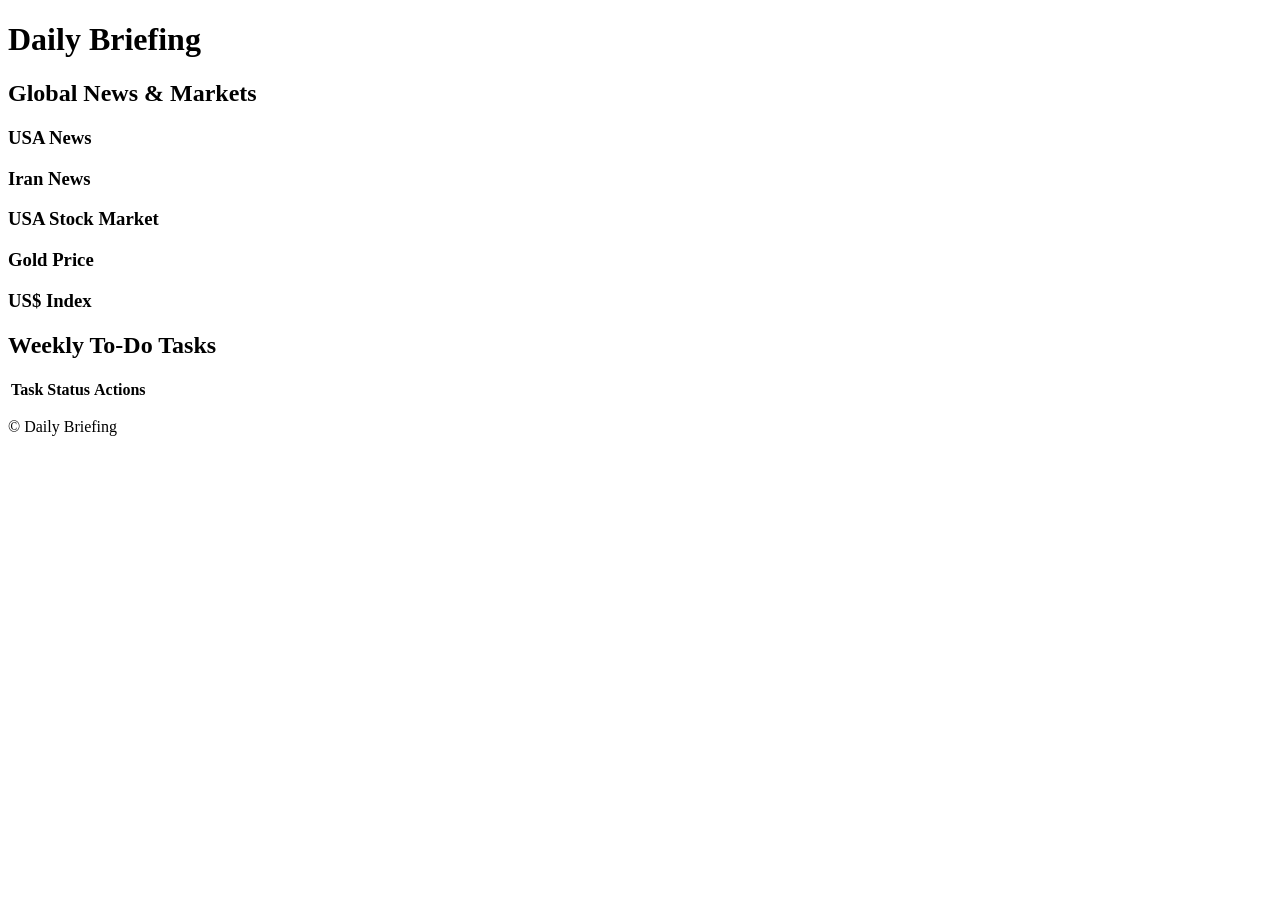
==== index.html @ dcf8f8fa "Add initial HTML structure for Daily Briefing" ====
<!DOCTYPE html>
<html lang="en">
<head>
    <meta charset="UTF-8">
    <meta name="viewport" content="width=device-width, initial-scale=1.0">
    <title>Daily Briefing</title>
    <link rel="stylesheet" href="style.css">
    <link href="https://fonts.googleapis.com/css2?family=Roboto:wght@300;400;700&display=swap" rel="stylesheet">
</head>
<body>
    <header>
        <h1>Daily Briefing</h1>
    </header>
    <main>
        <section id="news-section">
            <h2>Global News & Markets</h2>
            <div class="news-container">
                <div class="news-category">
                    <h3>USA News</h3>
                    <ul id="usa-news"></ul>
                </div>
                <div class="news-category">
                    <h3>Iran News</h3>
                    <ul id="iran-news"></ul>
                </div>
                <div class="news-category">
                    <h3>USA Stock Market</h3>
                    <p id="usa-stock-market"></p>
                </div>
                <div class="news-category">
                    <h3>Gold Price</h3>
                    <p id="gold-price"></p>
                </div>
                <div class="news-category">
                    <h3>US$ Index</h3>
                    <p id="usd-index"></p>
                </div>
            </div>
        </section>

        <section id="todo-section">
            <h2>Weekly To-Do Tasks</h2>
            <table id="todo-table">
                <thead>
                    <tr>
                        <th>Task</th>
                        <th>Status</th>
                        <th>Actions</th>
                    </tr>
                </thead>
                <tbody>
                    <!-- To-do tasks will be loaded here by JavaScript -->
                </tbody>
            </table>
        </section>
    </main>
    <footer>
        <p>&copy; <span id="current-year"></span> Daily Briefing</p>
    </footer>
    <script src="script.js"></script>
</body>
</html>
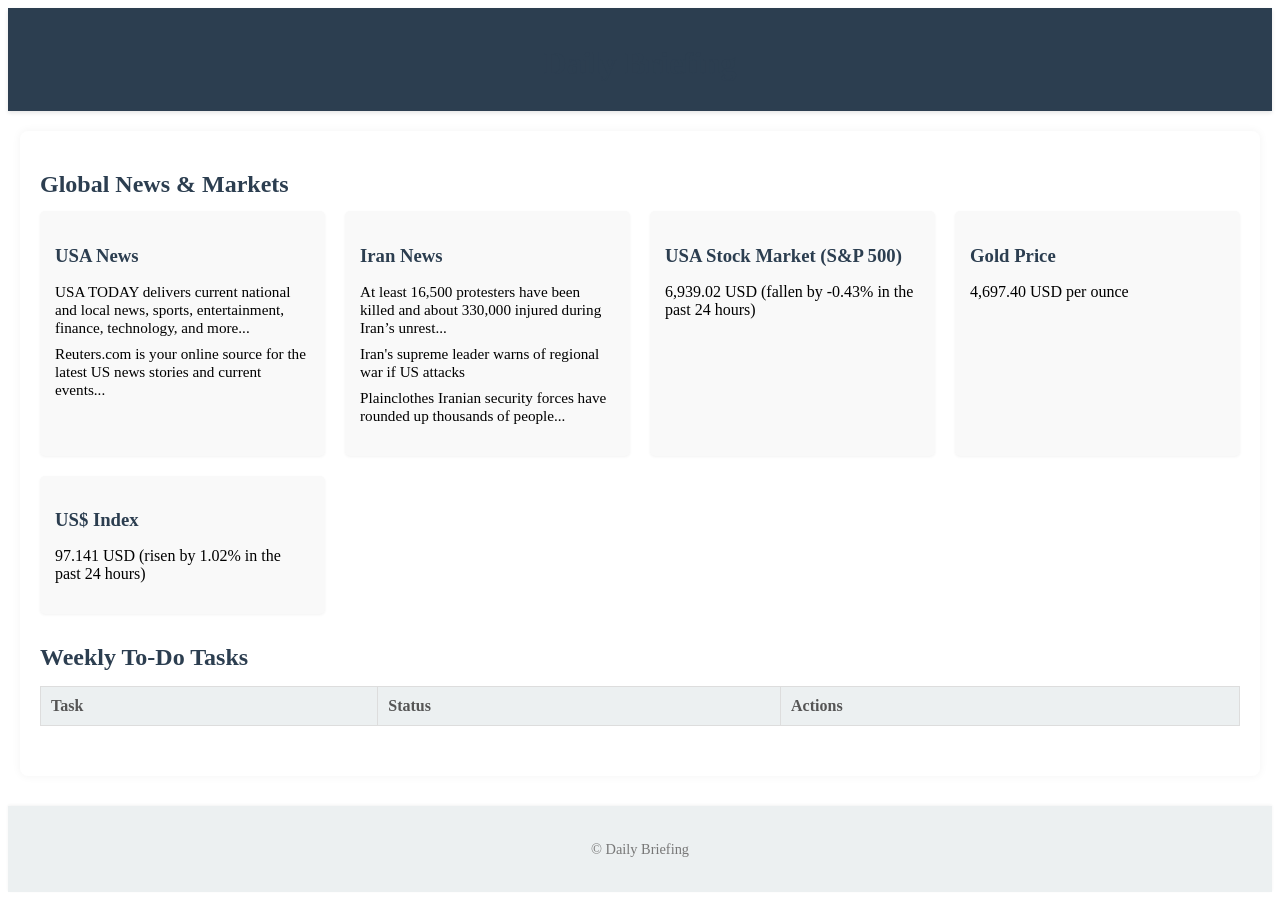
==== commit 125c32e0: "Add news items and update market prices in index.html" ====
--- a/index.html
+++ b/index.html
@@ -17,23 +17,30 @@
             <div class="news-container">
                 <div class="news-category">
                     <h3>USA News</h3>
-                    <ul id="usa-news"></ul>
+                    <ul id="usa-news">
+                        <li>USA TODAY delivers current national and local news, sports, entertainment, finance, technology, and more...</li>
+                        <li>Reuters.com is your online source for the latest US news stories and current events...</li>
+                    </ul>
                 </div>
                 <div class="news-category">
                     <h3>Iran News</h3>
-                    <ul id="iran-news"></ul>
+                    <ul id="iran-news">
+                        <li>At least 16,500 protesters have been killed and about 330,000 injured during Iran’s unrest...</li>
+                        <li>Iran's supreme leader warns of regional war if US attacks</li>
+                        <li>Plainclothes Iranian security forces have rounded up thousands of people...</li>
+                    </ul>
                 </div>
                 <div class="news-category">
-                    <h3>USA Stock Market</h3>
-                    <p id="usa-stock-market"></p>
+                    <h3>USA Stock Market (S&P 500)</h3>
+                    <p id="usa-stock-market">6,939.02 USD (fallen by -0.43% in the past 24 hours)</p>
                 </div>
                 <div class="news-category">
                     <h3>Gold Price</h3>
-                    <p id="gold-price"></p>
+                    <p id="gold-price">4,697.40 USD per ounce</p>
                 </div>
                 <div class="news-category">
                     <h3>US$ Index</h3>
-                    <p id="usd-index"></p>
+                    <p id="usd-index">97.141 USD (risen by 1.02% in the past 24 hours)</p>
                 </div>
             </div>
         </section>
--- a/style.css
+++ b/style.css
@@ -0,0 +1,159 @@
+style.css:
+
+body {
+    font-family: 'Roboto', sans-serif;
+    margin: 0;
+    padding: 0;
+    background-color: #f4f7f6; /* Light gray background */
+    color: #333;
+    line-height: 1.6;
+}
+
+header {
+    background-color: #2c3e50; /* Darker header */
+    color: #fff;
+    padding: 1rem 0;
+    text-align: center;
+    box-shadow: 0 2px 4px rgba(0, 0, 0, 0.1);
+}
+
+h1, h2, h3 {
+    color: #2c3e50;
+    margin-bottom: 0.8rem;
+}
+
+main {
+    padding: 20px;
+    max-width: 1200px;
+    margin: 20px auto;
+    background-color: #fff;
+    border-radius: 8px;
+    box-shadow: 0 0 10px rgba(0, 0, 0, 0.05);
+}
+
+section {
+    margin-bottom: 30px;
+}
+
+/* News Section */
+.news-container {
+    display: grid;
+    grid-template-columns: repeat(auto-fit, minmax(280px, 1fr));
+    gap: 20px;
+}
+
+.news-category {
+    background-color: #f9f9f9;
+    padding: 15px;
+    border-radius: 5px;
+    box-shadow: 0 1px 3px rgba(0, 0, 0, 0.05);
+}
+
+.news-category ul {
+    list-style: none;
+    padding: 0;
+}
+
+.news-category li {
+    margin-bottom: 8px;
+    font-size: 0.95em;
+}
+
+.news-category li a {
+    text-decoration: none;
+    color: #3498db; /* Blue for links */
+}
+
+.news-category li a:hover {
+    text-decoration: underline;
+}
+
+/* Todo Section */
+#todo-table {
+    width: 100%;
+    border-collapse: collapse;
+    margin-top: 15px;
+}
+
+#todo-table th, #todo-table td {
+    border: 1px solid #ddd;
+    padding: 10px;
+    text-align: left;
+}
+
+#todo-table th {background-color: #ecf0f1; /* Light header for table */
+    color: #555;
+}
+
+#todo-table tbody tr:nth-child(even) {
+    background-color: #f6f6f6;
+}
+
+#todo-table tbody tr:hover {
+    background-color: #e9f5ff; /* Hover effect */
+}
+
+.todo-status.done {
+    color: #27ae60; /* Green for done */
+    font-weight: bold;
+}
+
+.todo-status.in-progress {
+    color: #f39c12; /* Orange for in progress */
+    font-weight: bold;
+}
+
+.todo-actions button {
+    background-color: #3498db;
+    color: white;
+    border: none;
+    padding: 6px 10px;
+    border-radius: 4px;
+    cursor: pointer;
+    font-size: 0.85em;
+    margin-right: 5px;
+}
+
+.todo-actions button:hover {
+    background-color: #2980b9;
+}
+
+.todo-actions button.delete {
+    background-color: #e74c3c;
+}
+
+.todo-actions button.delete:hover {
+    background-color: #c0392b;
+}
+
+footer {
+    text-align: center;
+    padding: 20px;
+    color: #777;
+    font-size: 0.9em;
+    margin-top: 30px;
+    background-color: #ecf0f1;
+    box-shadow: 0 -1px 3px rgba(0, 0, 0, 0.05);
+}
+
+/* Mobile Responsiveness */
+@media (max-width: 768px) {
+    main {
+        margin: 10px;
+        padding: 15px;
+    }
+
+    .news-container {
+        grid-template-columns: 1fr; /* Stack news categories on small screens */
+    }
+
+    #todo-table th, #todo-table td {
+        padding: 8px;
+        font-size: 0.9em;
+    }
+
+    .todo-actions button {
+        padding: 4px 8px;
+        font-size: 0.8em;
+    }
+}
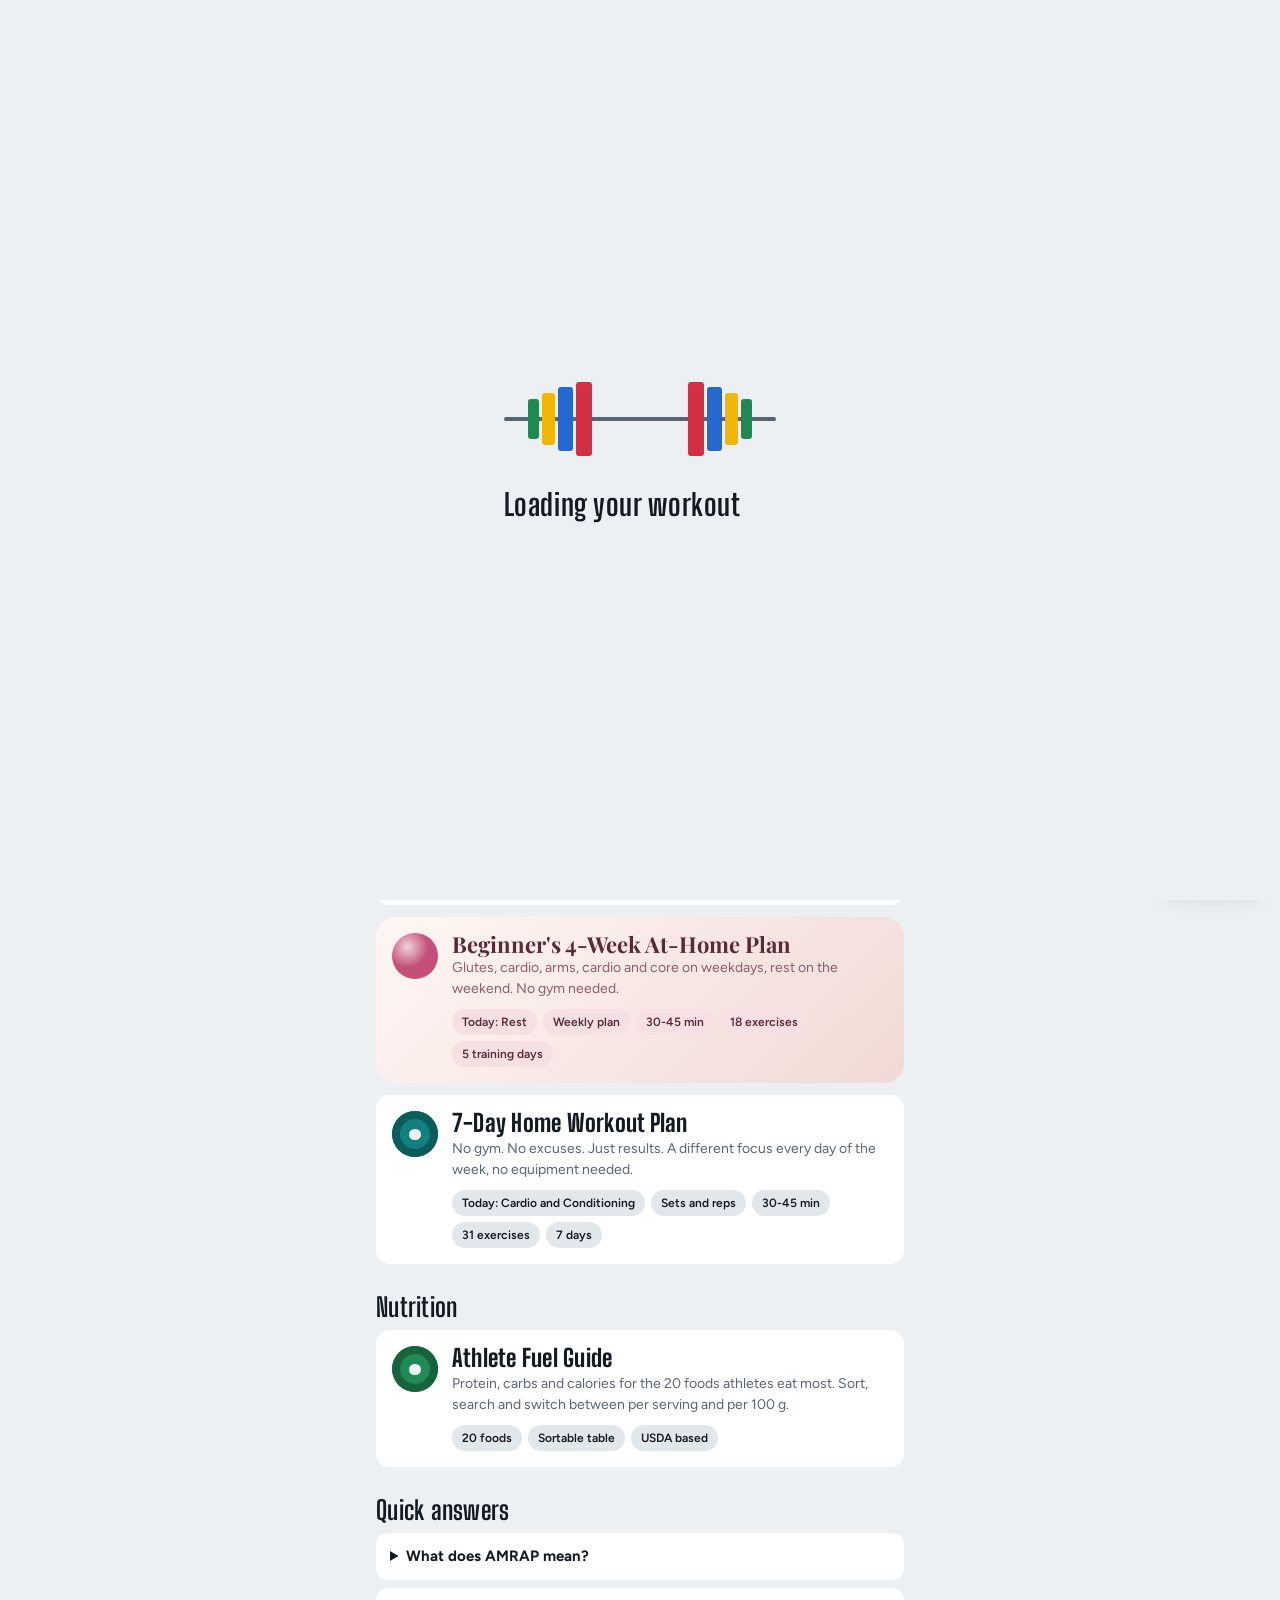
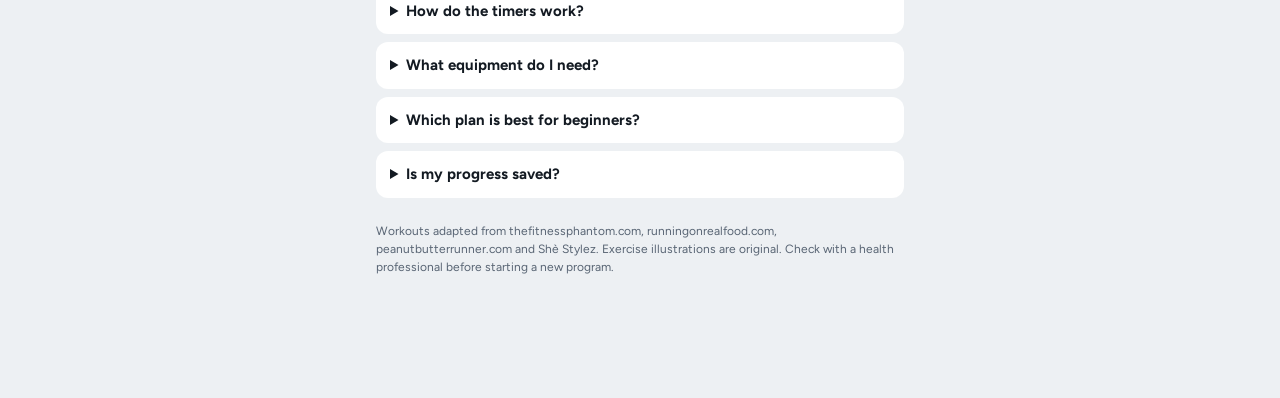
==== commit 5030f508: "FARA GYM installable workout app Co-Authored-By: Claude Opus 5.5 <noreply@anthropic.com> Claude-Sess" ====
--- a/index.html
+++ b/index.html
@@ -1,69 +1,1532 @@
-<!DOCTYPE html>
+<!doctype html>
 <html lang="en">
 <head>
-    <meta charset="UTF-8">
-    <meta name="viewport" content="width=device-width, initial-scale=1.0">
-    <title>Daily Briefing</title>
-    <link rel="stylesheet" href="style.css">
-    <link href="https://fonts.googleapis.com/css2?family=Roboto:wght@300;400;700&display=swap" rel="stylesheet">
+<meta charset="utf-8">
+<meta name="viewport" content="width=device-width, initial-scale=1, viewport-fit=cover, interactive-widget=resizes-content">
+<title>FARA GYM Workout Planner</title>
+<meta name="description" content="FARA GYM: 5 workout plans with demos, set trackers and timers, an athlete food guide, and an offline Ask AI coach for workout questions.">
+<meta name="keywords" content="workout planner, AMRAP workout, 30 minute workout, full body strength workout, 4-3-2-1 workout, beginner at home workout for women, 4 week workout plan, 7 day home workout plan, no equipment workout, workout questions, ask AI fitness coach, glute workout at home, circuit training timer, exercise instructions">
+<meta property="og:title" content="FARA GYM Workout Planner">
+<meta property="og:description" content="Three ready to run workouts with animated exercise demos, step by step instructions, completion checklists, AMRAP and interval timers.">
+<meta property="og:type" content="website">
+<link rel="canonical" href="https://claude.ai/artifact/BkssPCc3xyeSsDLN9erPdW">
+<meta name="application-name" content="FARA GYM">
+<meta name="apple-mobile-web-app-title" content="FARA GYM">
+<meta name="apple-mobile-web-app-capable" content="yes">
+<meta name="mobile-web-app-capable" content="yes">
+<meta name="theme-color" content="#0E1828">
+<link rel="apple-touch-icon" sizes="180x180" href="icons/apple-touch-icon.png">
+<link rel="icon" type="image/png" sizes="64x64" href="icons/favicon-64.png">
+<link rel="icon" type="image/svg+xml" href="icons/icon.svg">
+<link rel="manifest" href="manifest.webmanifest">
+<script type="application/ld+json">
+{
+  "@context": "https://schema.org",
+  "@graph": [
+    {
+      "@type": "WebApplication",
+      "name": "FARA GYM Workout Planner",
+      "applicationCategory": "HealthApplication",
+      "operatingSystem": "Any web browser",
+      "offers": { "@type": "Offer", "price": "0", "priceCurrency": "CAD" },
+      "description": "Workout planner with preset AMRAP, circuit and 4-3-2-1 routines, animated exercise demos, instructions, completion checkboxes and workout timers.",
+      "featureList": ["AMRAP countdown timer with round counter", "Guided interval timer with audio cues", "Animated exercise demonstrations", "Step by step exercise instructions", "Completion checklist per exercise", "Rest timers"]
+    },
+    {
+      "@type": "ExercisePlan",
+      "name": "AMRAP 30 Muscle Building",
+      "exerciseType": "Strength training, AMRAP",
+      "activityDuration": "PT30M",
+      "activityFrequency": "4 days per week: Monday, Tuesday, Thursday, Saturday",
+      "restPeriods": "60 to 90 seconds between rounds"
+    },
+    {
+      "@type": "ExercisePlan",
+      "name": "30 Minute Full Body Strength",
+      "exerciseType": "Circuit training",
+      "activityDuration": "PT30M",
+      "repetitions": "3 circuits, 2 rounds each, 60 seconds per exercise",
+      "restPeriods": "60 seconds after each round"
+    },
+    {
+      "@type": "ExercisePlan",
+      "name": "4-3-2-1 Workout",
+      "exerciseType": "Circuit training",
+      "activityDuration": "PT23M",
+      "repetitions": "2 or 3 rounds of 10 minutes",
+      "restPeriods": "1 to 2 minutes between rounds"
+    },
+    {
+      "@type": "ExercisePlan",
+      "name": "Beginner's 4-Week At-Home Plan",
+      "exerciseType": "Bodyweight strength and cardio",
+      "activityDuration": "PT45M",
+      "activityFrequency": "5 days per week: glutes, cardio, arms, cardio, core, then 2 rest days",
+      "repetitions": "3 rounds on strength days, add a 4th when it gets easy",
+      "audience": { "@type": "PeopleAudience", "audienceType": "Beginners training at home" }
+    },
+    {
+      "@type": "ExercisePlan",
+      "name": "7-Day Home Workout Plan",
+      "exerciseType": "Bodyweight strength, core, cardio and active recovery",
+      "activityDuration": "PT45M",
+      "activityFrequency": "7 days: upper body, lower body, core, full body circuit, glutes and legs, cardio, active recovery",
+      "repetitions": "3 to 4 sets of 10 to 20 reps or 30 to 45 second holds"
+    },
+    {
+      "@type": "FAQPage",
+      "mainEntity": [
+        { "@type": "Question", "name": "What does AMRAP mean?", "acceptedAnswer": { "@type": "Answer", "text": "AMRAP stands for as many rounds as possible. You repeat the exercise list for a fixed time, here 30 minutes, and count how many full rounds you complete." } },
+        { "@type": "Question", "name": "How long are these workouts?", "acceptedAnswer": { "@type": "Answer", "text": "The AMRAP and full body workouts take 30 minutes. The 4-3-2-1 workout takes about 23 minutes for 2 rounds or 35 minutes for 3 rounds, including rest." } },
+        { "@type": "Question", "name": "What equipment do I need?", "acceptedAnswer": { "@type": "Answer", "text": "Dumbbells cover most exercises. The AMRAP plan also uses a pull-up bar, dip bars and a cable or resistance band. A kettlebell is used once, and a dumbbell can replace it." } },
+        { "@type": "Question", "name": "Which plan is best for beginners?", "acceptedAnswer": { "@type": "Answer", "text": "The Beginner's 4-Week At-Home plan. It uses bodyweight moves, a chair and a wall, with 30 to 45 minute sessions five days a week and two rest days." } },
+        { "@type": "Question", "name": "Is my progress saved?", "acceptedAnswer": { "@type": "Answer", "text": "No. Checkboxes, rounds and timers reset when you close or reload the page, so every visit starts fresh." } }
+      ]
+    }
+  ]
+}
+</script>
+<style>
+/* Layout: a single phone-width training column. Home lists the plates (workouts); a workout opens into day/circuit tabs with exercise cards; the guided player takes over the screen. */
+:root{
+  --bg:#EDF0F3; --surface:#FFFFFF; --surface-2:#E2E7EC; --ink:#131A22; --muted:#596574; --line:#CBD3DC; --fig-far:#97A3B0;
+  --accent:#F2B705; --accent-ink:#1B1500; --accent-text:#7E5D00;
+  --red:#D33143; --blue:#2369D0; --green:#1F8A54; --ok:#1F8A54; --rose:#C4507A; --teal:#11807E;
+  --display:"Big Shoulders Display","Arial Narrow",Impact,sans-serif;
+  --body:"Figtree",system-ui,-apple-system,"Segoe UI",Roboto,sans-serif;
+  --r:14px;
+}
+@media (prefers-color-scheme: dark){:root:not([data-theme="light"]){
+  --bg:#0E1217; --surface:#161C23; --surface-2:#1F2731; --ink:#EDF1F5; --muted:#93A0AD; --line:#2A3440; --fig-far:#566372;
+  --accent:#F5C518; --accent-ink:#1B1500; --accent-text:#F5C518;
+  --red:#F0566A; --blue:#5B9BF5; --green:#43C182; --ok:#43C182; --rose:#E07A9E; --teal:#33BDB8; color-scheme:dark;
+}}
+:root[data-theme="dark"]{
+  --bg:#0E1217; --surface:#161C23; --surface-2:#1F2731; --ink:#EDF1F5; --muted:#93A0AD; --line:#2A3440; --fig-far:#566372;
+  --accent:#F5C518; --accent-ink:#1B1500; --accent-text:#F5C518;
+  --red:#F0566A; --blue:#5B9BF5; --green:#43C182; --ok:#43C182; --rose:#E07A9E; --teal:#33BDB8; color-scheme:dark;
+}
+*{box-sizing:border-box}
+[hidden]{display:none!important}
+body{background:var(--bg);color:var(--ink);font-family:var(--body);font-size:15px;line-height:1.5;-webkit-font-smoothing:antialiased}
+button{font:inherit;color:inherit;cursor:pointer}
+button:focus-visible,summary:focus-visible,input:focus-visible+span,a:focus-visible{outline:3px solid var(--accent);outline-offset:2px}
+.app{max-width:560px;margin:0 auto;padding-inline:16px;padding-block:12px 110px}
+h1,h2,h3{font-family:var(--display);line-height:1.02;margin:0;text-wrap:balance;letter-spacing:.01em}
+.num{font-variant-numeric:tabular-nums}
+.eyebrow{font-size:12px;font-weight:700;letter-spacing:.12em;text-transform:uppercase;color:var(--muted);margin:0}
+
+/* Loader */
+#loader{position:fixed;inset:0;z-index:50;background:var(--bg);display:grid;place-items:center;transition:opacity .35s}
+#loader.out{opacity:0;pointer-events:none}
+.ld{display:grid;justify-items:center;gap:18px;padding:16px}
+.ld svg{width:min(280px,80vw);height:auto}
+.ld p{font-family:var(--display);font-size:30px;font-weight:700;margin:0;letter-spacing:.02em}
+.ld .bar{stroke:var(--muted);stroke-width:4;stroke-linecap:round}
+.ld rect{transform-box:fill-box;transform-origin:center}
+.pl1{fill:var(--red)}.pl2{fill:var(--blue)}.pl3{fill:var(--accent)}.pl4{fill:var(--green)}
+@keyframes slideL{from{transform:translateX(-90px);opacity:0}to{transform:none;opacity:1}}
+@keyframes slideR{from{transform:translateX(90px);opacity:0}to{transform:none;opacity:1}}
+.ld .L{animation:slideL .5s cubic-bezier(.2,.8,.2,1) both}.ld .R{animation:slideR .5s cubic-bezier(.2,.8,.2,1) both}
+.ld .d1{animation-delay:.15s}.ld .d2{animation-delay:.75s}.ld .d3{animation-delay:1.35s}.ld .d4{animation-delay:1.95s}
+.ld .dots::after{content:"";display:inline-block;width:1.2em;text-align:left;animation:dots 1.2s steps(4) infinite}
+@keyframes dots{0%{content:""}25%{content:"."}50%{content:".."}75%{content:"..."}}
+
+/* Home */
+.top{display:flex;align-items:center;justify-content:space-between;gap:12px;padding-block:6px 14px}
+.brand{display:flex;align-items:center;gap:10px}
+.brand b{font-family:var(--display);font-size:26px;font-weight:800;letter-spacing:.03em}
+.disc{width:28px;height:28px;border-radius:50%;background:var(--plate,var(--accent));box-shadow:inset 0 0 0 5px color-mix(in srgb,var(--plate,var(--accent)) 70%,#000 30%);position:relative;flex:none}
+.disc::after{content:"";position:absolute;inset:38%;border-radius:50%;background:var(--bg)}
+.date{color:var(--muted);font-weight:600;font-size:13px}
+.today{background:var(--ink);color:var(--bg);border-radius:20px;padding:20px;display:grid;gap:12px;margin-bottom:14px;position:relative;overflow:hidden}
+.today .eyebrow{color:color-mix(in srgb,var(--bg) 65%,var(--ink))}
+.today h2{font-size:38px;font-weight:800}
+.today p{margin:0;opacity:.85}
+.today .go{justify-self:start}
+.today .ring-bg{position:absolute;right:-50px;top:-50px;width:170px;height:170px;border-radius:50%;border:22px solid var(--plate,var(--accent));opacity:.9}
+.today .ring-bg::after{content:"";position:absolute;inset:44px;border-radius:50%;border:3px solid var(--bg);opacity:.3}
+.btn{display:inline-flex;align-items:center;justify-content:center;gap:8px;border:0;border-radius:999px;padding:12px 20px;font-weight:700;font-size:15px;background:var(--accent);color:var(--accent-ink);min-height:46px}
+.btn.ghost{background:transparent;color:var(--ink);box-shadow:inset 0 0 0 1.5px var(--line)}
+.btn.small{padding:8px 14px;min-height:38px;font-size:14px}
+.week{display:grid;grid-template-columns:repeat(7,1fr);gap:6px;margin-bottom:26px}
+.wd{background:var(--surface);border-radius:12px;padding:8px 0 10px;display:grid;justify-items:center;gap:4px;font-size:12px;font-weight:600;color:var(--muted)}
+.wd b{font-family:var(--display);font-size:20px;color:var(--ink)}
+.wd i{width:8px;height:8px;border-radius:50%;background:transparent}
+.wd.on i{background:var(--red)}
+.wd.now{box-shadow:inset 0 0 0 2px var(--ink)}
+.sec-title{display:flex;align-items:baseline;justify-content:space-between;margin:0 0 10px}
+.sec-title h2{font-size:26px}
+.lib{display:grid;gap:12px;margin-bottom:30px}
+.wcard{display:grid;grid-template-columns:auto 1fr;gap:14px;align-items:start;background:var(--surface);border-radius:var(--r);padding:16px;border:0;text-align:left;width:100%}
+.wcard .disc{width:46px;height:46px;box-shadow:inset 0 0 0 8px color-mix(in srgb,var(--plate) 72%,#000 28%)}
+.wcard h3{font-size:24px;font-weight:800;margin-bottom:2px}
+.wcard p{margin:0;color:var(--muted);font-size:14px}
+.chips{display:flex;flex-wrap:wrap;gap:6px;margin-top:10px}
+.chip{font-size:12px;font-weight:600;padding:4px 10px;border-radius:999px;background:var(--surface-2);color:var(--ink)}
+.faq{display:grid;gap:8px;margin-bottom:24px}
+.faq details{background:var(--surface);border-radius:12px;padding:12px 14px}
+.faq summary{font-weight:700;cursor:pointer}
+.faq p{margin:8px 0 0;color:var(--muted);max-width:65ch}
+.credit{font-size:12px;color:var(--muted);max-width:65ch}
+
+/* Workout view */
+.bar-top{display:flex;align-items:center;gap:10px;padding-block:4px 12px;position:sticky;top:env(safe-area-inset-top,0px);background:var(--bg);z-index:5}
+.icon-btn{width:42px;height:42px;border-radius:50%;border:0;background:var(--surface);display:grid;place-items:center;flex:none}
+.icon-btn svg{width:20px;height:20px;stroke:currentColor;fill:none;stroke-width:2.2;stroke-linecap:round;stroke-linejoin:round}
+.bar-top .t{font-weight:700;font-size:15px;min-width:0;overflow:hidden;text-overflow:ellipsis;white-space:nowrap}
+.hero{display:grid;gap:10px;margin-bottom:16px}
+.hero-row{display:flex;gap:14px;align-items:center}
+.hero .disc{width:56px;height:56px;box-shadow:inset 0 0 0 10px color-mix(in srgb,var(--plate) 72%,#000 28%)}
+.hero h1{font-size:40px;font-weight:800}
+.hero p{margin:0;color:var(--muted);max-width:65ch}
+.opts{display:grid;gap:10px;background:var(--surface);border-radius:var(--r);padding:14px}
+.opt-row{display:flex;align-items:center;justify-content:space-between;gap:10px;flex-wrap:wrap}
+.opt-row span{font-weight:600;font-size:14px}
+.seg{display:inline-flex;background:var(--surface-2);border-radius:999px;padding:3px}
+.seg button{border:0;background:transparent;border-radius:999px;padding:6px 12px;font-weight:700;font-size:13px;color:var(--muted)}
+.seg button[aria-pressed="true"]{background:var(--ink);color:var(--bg)}
+.tabs{display:flex;gap:8px;overflow-x:auto;padding-bottom:4px;margin-bottom:14px;scrollbar-width:none}
+.tabs::-webkit-scrollbar{display:none}
+.tab{flex:none;border:0;border-radius:12px;padding:8px 14px;background:var(--surface);font-weight:700;display:grid;text-align:left;line-height:1.2}
+.tab small{font-weight:600;color:var(--muted);font-size:11px}
+.tab[aria-selected="true"]{background:var(--plate);color:#fff}
+.tab[aria-selected="true"] small{color:rgba(255,255,255,.85)}
+.sec-head{display:grid;gap:4px;margin-bottom:12px}
+.sec-head h2{font-size:30px;font-weight:800}
+.sec-head p{margin:0;color:var(--muted);font-size:14px}
+.progress{height:8px;border-radius:99px;background:var(--surface-2);overflow:hidden;margin-top:6px}
+.progress i{display:block;height:100%;background:var(--plate);border-radius:99px;transition:width .3s}
+.prog-label{font-size:12px;color:var(--muted);font-weight:600}
+
+/* AMRAP panel */
+.amrap{background:var(--ink);color:var(--bg);border-radius:20px;padding:16px;display:grid;gap:12px;margin-bottom:14px;position:sticky;top:calc(env(safe-area-inset-top,0px) + 58px);z-index:4}
+.amrap .clockrow{display:flex;align-items:center;justify-content:space-between;gap:12px}
+.amrap .clock{font-family:var(--display);font-weight:800;font-size:64px;line-height:.9;font-variant-numeric:tabular-nums}
+.amrap .lbl{font-size:11px;font-weight:700;letter-spacing:.12em;text-transform:uppercase;opacity:.7}
+.amrap .rounds{text-align:right}
+.amrap .rounds b{font-family:var(--display);font-size:44px;font-weight:800;line-height:.9;display:block}
+.amrap .ctrls{display:flex;gap:8px;flex-wrap:wrap;align-items:center}
+.amrap .btn.ghost{color:var(--bg);box-shadow:inset 0 0 0 1.5px color-mix(in srgb,var(--bg) 35%,transparent)}
+.amrap .rest{display:flex;gap:8px;align-items:center;flex-wrap:wrap;border-top:1px solid color-mix(in srgb,var(--bg) 18%,transparent);padding-top:10px;font-size:13px;font-weight:600}
+.amrap .rest .resttime{font-family:var(--display);font-size:28px;font-weight:800;color:var(--accent);margin-left:auto;font-variant-numeric:tabular-nums}
+.pm{width:34px;height:34px;border-radius:50%;border:0;background:color-mix(in srgb,var(--bg) 14%,transparent);color:var(--bg);font-weight:800;font-size:18px}
+.amrap.resting{box-shadow:0 0 0 3px var(--accent)}
+
+/* Exercise card */
+.list{display:grid;gap:10px}
+.ex{background:var(--surface);border-radius:var(--r);padding:12px;display:grid;grid-template-columns:108px 1fr;gap:4px 14px;transition:opacity .2s}
+.ex-fig{grid-row:span 1;background:var(--surface-2);border-radius:10px;aspect-ratio:1;max-width:100%;display:grid;place-items:center;overflow:hidden}
+.ex-fig svg{width:100%;height:100%}
+.ex-main{min-width:0;display:grid;gap:2px;align-content:start}
+.ex-n{font-size:12px;font-weight:700;color:var(--muted);letter-spacing:.08em}
+.ex h3{font-size:23px;font-weight:800}
+.ex-target{margin:0;font-weight:700;color:var(--ink);font-size:14px}
+.ex-mus{margin:0;color:var(--muted);font-size:13px}
+.ex-actions{display:flex;gap:8px;align-items:center;flex-wrap:wrap;margin-top:8px}
+.ex-how{grid-column:1/-1;border-top:1px solid var(--line);margin-top:10px;padding-top:8px}
+.ex-how summary{font-weight:700;font-size:14px;cursor:pointer;color:var(--accent-text);list-style:none;display:flex;align-items:center;gap:6px}
+.ex-how summary::-webkit-details-marker{display:none}
+.ex-how summary::before{content:"+";font-size:18px;width:16px}
+.ex-how[open] summary::before{content:"-"}
+.ex-how ol{margin:8px 0 6px;padding-left:20px;display:grid;gap:4px;max-width:65ch}
+.ex-how p{margin:4px 0 0;font-size:13px;color:var(--muted);max-width:65ch}
+.ex-how p b{color:var(--ink)}
+.ex.done{opacity:.62}
+.ex.done h3{text-decoration:line-through;text-decoration-thickness:2px}
+.check{display:inline-flex;align-items:center;gap:8px;cursor:pointer;user-select:none;font-weight:700;font-size:14px}
+.check input{position:absolute;opacity:0;width:1px;height:1px}
+.check span{display:inline-flex;align-items:center;gap:8px}
+.check span::before{content:"";width:26px;height:26px;border-radius:8px;box-shadow:inset 0 0 0 2px var(--line);background:var(--surface) center/16px no-repeat;transition:background-color .15s}
+.check input:checked+span::before{background-color:var(--ok);box-shadow:none;background-image:url("data:image/svg+xml,%3Csvg xmlns='http://www.w3.org/2000/svg' viewBox='0 0 16 16'%3E%3Cpath d='M3 8.5l3.2 3L13 4.5' fill='none' stroke='white' stroke-width='2.4' stroke-linecap='round' stroke-linejoin='round'/%3E%3C/svg%3E")}
+.ctimer{--pct:0;border:0;border-radius:999px;padding:7px 12px 7px 8px;font-weight:700;font-size:14px;display:inline-flex;align-items:center;gap:8px;background:var(--surface-2)}
+.ctimer i{width:22px;height:22px;border-radius:50%;background:conic-gradient(var(--plate) calc(var(--pct)*1%),color-mix(in srgb,var(--muted) 30%,transparent) 0);display:block;position:relative}
+.ctimer i::after{content:"";position:absolute;inset:4px;border-radius:50%;background:var(--surface-2)}
+.ctimer.run{background:var(--ink);color:var(--bg)}
+.ctimer.run i::after{background:var(--ink)}
+.start-row{display:flex;gap:10px;flex-wrap:wrap;align-items:center}
+
+/* Player */
+#player{position:fixed;inset:0;z-index:30;background:var(--bg);overflow-y:auto;padding-top:env(safe-area-inset-top,0px);padding-bottom:env(safe-area-inset-bottom,0px)}
+.pl{max-width:560px;margin:0 auto;padding-inline:16px;padding-block:12px 24px;display:grid;gap:12px;min-height:100%}
+.pl-top{display:flex;align-items:center;gap:10px}
+.pl-top .t{flex:1;min-width:0;font-weight:700;font-size:14px;overflow:hidden;text-overflow:ellipsis;white-space:nowrap}
+.pl-bar{height:6px;border-radius:9px;background:var(--surface-2);overflow:hidden}
+.pl-bar i{display:block;height:100%;background:var(--plate);transition:width .3s}
+.pl-kind{display:inline-block;justify-self:start;font-size:12px;font-weight:800;letter-spacing:.14em;text-transform:uppercase;padding:5px 12px;border-radius:999px;background:var(--plate);color:#fff}
+.pl-kind.rest{background:var(--accent);color:var(--accent-ink)}
+.pl-kind.ready{background:var(--ink);color:var(--bg)}
+.pl-stage{display:grid;grid-template-columns:1fr;gap:12px;justify-items:center;text-align:center}
+.pl-fig{width:min(240px,62vw);aspect-ratio:1;max-width:100%;background:var(--surface);border-radius:24px;overflow:hidden}
+.pl-fig svg{width:100%;height:100%}
+.pl h2{font-size:38px;font-weight:800}
+.pl .ctx{margin:0;color:var(--muted);font-weight:600;font-size:14px}
+.pl .cue{margin:0;max-width:40ch;font-size:14px}
+.ring{position:relative;width:min(200px,55vw);aspect-ratio:1;max-width:100%}
+.ring svg{width:100%;height:100%;transform:rotate(-90deg)}
+.ring .trk{stroke:var(--surface-2);fill:none;stroke-width:9}
+.ring .val{stroke:var(--plate);fill:none;stroke-width:9;stroke-linecap:round;transition:stroke-dashoffset .25s linear}
+.ring.rest .val{stroke:var(--accent)}
+.ring b{position:absolute;inset:0;display:grid;place-items:center;font-family:var(--display);font-weight:800;font-size:64px;font-variant-numeric:tabular-nums}
+.pl-next{margin:0;color:var(--muted);font-size:14px}
+.pl-next b{color:var(--ink)}
+.pl-ctrl{display:flex;justify-content:center;align-items:center;gap:18px;margin-top:4px}
+.pl-ctrl .icon-btn{width:52px;height:52px}
+.pl-ctrl .main{width:76px;height:76px;background:var(--ink);color:var(--bg)}
+.pl-ctrl .main svg{width:28px;height:28px}
+.done-card{display:grid;gap:14px;justify-items:center;text-align:center;padding-block:40px}
+.done-card h2{font-size:48px}
+.stats{display:flex;gap:10px;flex-wrap:wrap;justify-content:center}
+.stat{background:var(--surface);border-radius:14px;padding:12px 18px;display:grid;min-width:110px}
+.stat b{font-family:var(--display);font-size:34px;font-weight:800;font-variant-numeric:tabular-nums}
+.stat span{font-size:12px;color:var(--muted);font-weight:600}
+.toast{position:fixed;left:50%;bottom:calc(82px + env(safe-area-inset-bottom,0px));transform:translateX(-50%);background:var(--ink);color:var(--bg);padding:10px 18px;border-radius:999px;font-weight:700;font-size:14px;z-index:60;max-width:calc(100% - 32px);text-align:center}
+
+/* Figures */
+.fig .limb{stroke:var(--ink);stroke-width:3.6;stroke-linecap:round}
+.fig .far{stroke:var(--fig-far)}
+.fig .head{fill:var(--ink)}
+.fig .metal{stroke:var(--muted);stroke-width:2.2;stroke-linecap:round;fill:none}
+.fig .metal-f{fill:var(--muted)}
+.fig .plate{fill:var(--plate,var(--accent))}
+.fig .ground{stroke:var(--line);stroke-width:1.6}
+/* Her theme: blush marble, rose, serif display. Scoped to .her (body on the plan screen, its card on home). */
+.her{
+  --bg:#F6E6E3; --surface:#FFF7F5; --surface-2:#F1D9D5; --ink:#5A2A3A; --muted:#8C5E6B; --line:#E6C3BE; --fig-far:#C9A0A8;
+  --accent:#C4507A; --accent-ink:#FFFFFF; --accent-text:#A43A62; --ok:#B8476F; --rose:#C4507A; --glow:#FBD3D9;
+  --display:"Playfair Display",Georgia,"Times New Roman",serif; --r:20px;
+  --veins:url("data:image/svg+xml,%3Csvg xmlns='http://www.w3.org/2000/svg' width='420' height='640' viewBox='0 0 420 640'%3E%3Cg fill='none' stroke='%23ffffff' stroke-opacity='.8' stroke-width='1.3'%3E%3Cpath d='M-10 80 C80 120 120 60 210 130 S330 210 430 170'/%3E%3Cpath d='M-10 330 C60 300 140 380 220 340 S340 280 430 330' stroke-width='.8'/%3E%3Cpath d='M60 -10 C90 120 40 220 120 320 S170 520 140 650' stroke-width='.7'/%3E%3C/g%3E%3Cpath d='M300 -10 C280 140 360 240 320 380 S260 560 300 650' fill='none' stroke='%23C98B7B' stroke-opacity='.35' stroke-width='1'/%3E%3C/svg%3E");
+}
+@media (prefers-color-scheme: dark){:root:not([data-theme="light"]) .her{
+  --bg:#1D1317; --surface:#2A1B21; --surface-2:#36242C; --ink:#F7E4E8; --muted:#C79CA8; --line:#4B3139; --fig-far:#7A5662;
+  --accent:#E88AA5; --accent-ink:#2A0F18; --accent-text:#F0A3B8; --ok:#E07A9E; --rose:#E07A9E; --glow:#3A1F2A;
+  --veins:url("data:image/svg+xml,%3Csvg xmlns='http://www.w3.org/2000/svg' width='420' height='640' viewBox='0 0 420 640'%3E%3Cg fill='none' stroke='%23ffffff' stroke-opacity='.06' stroke-width='1.3'%3E%3Cpath d='M-10 80 C80 120 120 60 210 130 S330 210 430 170'/%3E%3Cpath d='M-10 330 C60 300 140 380 220 340 S340 280 430 330'/%3E%3Cpath d='M60 -10 C90 120 40 220 120 320 S170 520 140 650'/%3E%3C/g%3E%3C/svg%3E");
+  color-scheme:dark;
+}}
+:root[data-theme="dark"] .her{
+  --bg:#1D1317; --surface:#2A1B21; --surface-2:#36242C; --ink:#F7E4E8; --muted:#C79CA8; --line:#4B3139; --fig-far:#7A5662;
+  --accent:#E88AA5; --accent-ink:#2A0F18; --accent-text:#F0A3B8; --ok:#E07A9E; --rose:#E07A9E; --glow:#3A1F2A;
+  --veins:url("data:image/svg+xml,%3Csvg xmlns='http://www.w3.org/2000/svg' width='420' height='640' viewBox='0 0 420 640'%3E%3Cg fill='none' stroke='%23ffffff' stroke-opacity='.06' stroke-width='1.3'%3E%3Cpath d='M-10 80 C80 120 120 60 210 130 S330 210 430 170'/%3E%3Cpath d='M-10 330 C60 300 140 380 220 340 S340 280 430 330'/%3E%3Cpath d='M60 -10 C90 120 40 220 120 320 S170 520 140 650'/%3E%3C/g%3E%3C/svg%3E");
+  color-scheme:dark;
+}
+body.her{background-color:var(--bg);background-image:var(--veins),radial-gradient(circle at 12% 6%,var(--glow),transparent 42%),radial-gradient(circle at 92% 62%,var(--glow),transparent 38%);background-size:420px 640px,auto,auto;background-attachment:fixed}
+.her h1,.her h2,.her h3{letter-spacing:0;font-weight:700}
+.her .hero h1{font-size:34px}
+.her .sec-head h2{font-size:34px}
+.her .ex h3{font-size:21px}
+.her .amrap .clock{font-size:52px}
+.her .disc,.wcard.her .disc,.her .hero .disc{box-shadow:none;background:radial-gradient(circle at 34% 30%,rgba(255,255,255,.75),transparent 46%),var(--plate)}
+.her .disc::after{display:none}
+.her .tab{border-radius:999px;padding-inline:16px}
+.her .bar-top{background:color-mix(in srgb,var(--bg) 78%,transparent);-webkit-backdrop-filter:blur(10px);backdrop-filter:blur(10px)}
+.her .ex-fig{background:linear-gradient(160deg,var(--surface-2),var(--surface))}
+.wcard.her{background:linear-gradient(135deg,var(--surface),var(--surface-2));color:var(--ink)}
+.wcard.her h3{font-size:22px}
+.wcard.her .chip{background:color-mix(in srgb,var(--rose) 14%,var(--surface))}
+.tips{background:var(--surface-2);border-radius:12px;padding:12px 14px}
+.tips ul{margin:6px 0 0;padding-left:18px;display:grid;gap:2px;font-weight:600}
+.restday{background:var(--surface);border-radius:var(--r);padding:24px;display:grid;gap:10px;justify-items:start}
+.restday h3{font-size:30px}
+.restday p{margin:0;color:var(--muted);max-width:65ch}
+.restday ul{margin:0;padding-left:18px;font-weight:600}
+.fig .hair{fill:var(--ink)}
+/* Ask AI */
+.sr{position:absolute;width:1px;height:1px;overflow:hidden;clip:rect(0 0 0 0)}
+.ai-fab{position:fixed;right:16px;bottom:calc(18px + env(safe-area-inset-bottom,0px));z-index:20;display:inline-flex;align-items:center;gap:8px;border:0;border-radius:999px;padding:12px 18px 12px 14px;font-weight:800;font-size:15px;background:var(--ink);color:var(--bg);box-shadow:0 8px 24px rgba(10,18,30,.28)}
+.ai-fab svg{width:20px;height:20px;fill:var(--accent)}
+.ai{position:fixed;inset:0;z-index:40;background:rgba(8,12,18,.45);display:flex;align-items:flex-end;justify-content:center}
+.ai-panel{width:100%;max-width:560px;height:min(86%,720px);background:var(--bg);color:var(--ink);border-radius:22px 22px 0 0;display:flex;flex-direction:column;padding-bottom:env(safe-area-inset-bottom,0px);box-shadow:0 -10px 40px rgba(0,0,0,.25)}
+.ai-head{display:flex;align-items:center;gap:12px;padding:16px 16px 12px;border-bottom:1px solid var(--line)}
+.ai-head b{display:block;font-family:var(--display);font-size:24px;font-weight:800;line-height:1}
+.ai-head small{color:var(--muted);font-weight:600;font-size:12px}
+.ai-badge{width:40px;height:40px;border-radius:12px;background:var(--ink);display:grid;place-items:center;flex:none}
+.ai-badge svg{width:22px;height:22px;fill:var(--accent)}
+.ai-log{flex:1;overflow-y:auto;padding:16px;display:flex;flex-direction:column;gap:10px}
+.msg{max-width:88%;border-radius:16px;padding:10px 14px;font-size:15px;line-height:1.5}
+.msg p{margin:0}
+.msg.me{align-self:flex-end;background:var(--ink);color:var(--bg);border-bottom-right-radius:4px}
+.msg.bot{align-self:flex-start;background:var(--surface);border-bottom-left-radius:4px;display:grid;gap:10px;justify-items:start}
+.rel{display:flex;flex-wrap:wrap;gap:6px}
+.rel span{width:100%;font-size:11px;font-weight:800;letter-spacing:.1em;text-transform:uppercase;color:var(--muted)}
+.qchip{border:0;border-radius:999px;padding:7px 12px;font-size:13px;font-weight:600;background:var(--surface-2);text-align:left}
+.typing{display:flex;gap:4px;padding:14px}
+.typing i{width:7px;height:7px;border-radius:50%;background:var(--muted);animation:blink 1s infinite}
+.typing i:nth-child(2){animation-delay:.15s}.typing i:nth-child(3){animation-delay:.3s}
+@keyframes blink{0%,80%,100%{opacity:.25}40%{opacity:1}}
+.ai-form{display:flex;gap:8px;padding:12px 16px 16px;border-top:1px solid var(--line)}
+.ai-form input{flex:1;min-width:0;border:1.5px solid var(--line);background:var(--surface);color:var(--ink);border-radius:999px;padding:10px 16px;font:inherit;font-size:16px}
+.ai-form input:focus{outline:none;border-color:var(--accent)}
+.ai.kb{align-items:flex-start}
+.ai.kb .ai-panel{height:100%;max-height:100%;border-radius:0 0 22px 22px}
+@media (max-width:700px){.ai.kb .ai-panel{height:min(100%,58vh)}}
+.ai-form{padding-bottom:22px}
+.msg .mut{color:var(--muted);font-size:13px}
+.msg.bot p b{font-weight:700}
+/* Fuel guide */
+.wcard.fuel .disc{box-shadow:inset 0 0 0 8px color-mix(in srgb,var(--plate) 72%,#000 28%)}
+.f-search input{width:100%;border:1.5px solid var(--line);background:var(--bg);color:var(--ink);border-radius:12px;padding:10px 14px;font:inherit;font-size:16px}
+.f-search input:focus{outline:none;border-color:var(--accent)}
+.chip.f-cat{border:0;cursor:pointer;padding:6px 12px}
+.chip.f-cat.on{background:var(--ink);color:var(--bg)}
+.f-wrap{overflow-x:auto;background:var(--surface);border-radius:var(--r)}
+.ftable{width:100%;border-collapse:collapse;font-variant-numeric:tabular-nums;font-size:14px}
+.ftable th{position:sticky;top:0;background:var(--surface);text-align:left;padding:0;border-bottom:2px solid var(--line)}
+.ftable th.num{text-align:right}
+.ftable th button{border:0;background:none;padding:12px 10px;font-weight:800;font-size:13px;width:100%;text-align:inherit;display:block;line-height:1.2}
+.ftable th button small{display:block;font-weight:600;color:var(--muted);font-size:11px}
+.ftable th button[aria-sort="ascending"],.ftable th button[aria-sort="descending"]{color:var(--accent-text)}
+.ftable td{padding:10px;border-bottom:1px solid var(--line);vertical-align:top}
+.ftable tr:last-child td{border-bottom:0}
+.ftable td.num{text-align:right;white-space:nowrap}
+.f-name{min-width:130px}
+.f-name small{display:block;color:var(--muted);font-size:12px;margin-top:2px}
+.f-p i{display:block;height:4px;border-radius:4px;background:var(--green);margin:6px 0 0 auto;max-width:56px}
+.f-empty{text-align:center;color:var(--muted);padding:24px}
+.logo{width:34px;height:34px;border-radius:9px;flex:none;display:block}
+.setrow{display:flex;gap:6px;flex-wrap:wrap;margin-top:8px}
+.setp{width:36px;height:36px;border-radius:50%;border:0;background:var(--surface-2);font-weight:800;font-size:14px;font-variant-numeric:tabular-nums;transition:background-color .15s}
+.setp.on{background:var(--plate);color:#fff}
+@media (prefers-reduced-motion: reduce){.ld .L,.ld .R,.ld .dots::after{animation:none}#loader{transition:none}}
+@media (min-width:480px){.ex{grid-template-columns:128px 1fr}}
+</style>
+
+<style>@font-face{font-family:'Big Shoulders Display';font-style:normal;font-weight:600;font-display:swap;src:url(fonts/big-shoulders-display-latin-600-normal.woff2) format('woff2')}@font-face{font-family:'Big Shoulders Display';font-style:normal;font-weight:700;font-display:swap;src:url(fonts/big-shoulders-display-latin-700-normal.woff2) format('woff2')}@font-face{font-family:'Big Shoulders Display';font-style:normal;font-weight:800;font-display:swap;src:url(fonts/big-shoulders-display-latin-800-normal.woff2) format('woff2')}@font-face{font-family:'Playfair Display';font-style:normal;font-weight:600;font-display:swap;src:url(fonts/playfair-display-latin-600-normal.woff2) format('woff2')}@font-face{font-family:'Playfair Display';font-style:normal;font-weight:700;font-display:swap;src:url(fonts/playfair-display-latin-700-normal.woff2) format('woff2')}@font-face{font-family:'Playfair Display';font-style:normal;font-weight:800;font-display:swap;src:url(fonts/playfair-display-latin-800-normal.woff2) format('woff2')}@font-face{font-family:'Figtree';font-style:normal;font-weight:400;font-display:swap;src:url(fonts/figtree-latin-400-normal.woff2) format('woff2')}@font-face{font-family:'Figtree';font-style:normal;font-weight:500;font-display:swap;src:url(fonts/figtree-latin-500-normal.woff2) format('woff2')}@font-face{font-family:'Figtree';font-style:normal;font-weight:600;font-display:swap;src:url(fonts/figtree-latin-600-normal.woff2) format('woff2')}@font-face{font-family:'Figtree';font-style:normal;font-weight:700;font-display:swap;src:url(fonts/figtree-latin-700-normal.woff2) format('woff2')}html{-webkit-text-size-adjust:100%}:root{padding-top:env(safe-area-inset-top,0px);padding-bottom:env(safe-area-inset-bottom,0px)}body{margin:0}img{max-width:100%}</style>
 </head>
 <body>
-    <header>
-        <h1>Daily Briefing</h1>
-    </header>
-    <main>
-        <section id="news-section">
-            <h2>Global News & Markets</h2>
-            <div class="news-container">
-                <div class="news-category">
-                    <h3>USA News</h3>
-                    <ul id="usa-news">
-                        <li>USA TODAY delivers current national and local news, sports, entertainment, finance, technology, and more...</li>
-                        <li>Reuters.com is your online source for the latest US news stories and current events...</li>
-                    </ul>
-                </div>
-                <div class="news-category">
-                    <h3>Iran News</h3>
-                    <ul id="iran-news">
-                        <li>At least 16,500 protesters have been killed and about 330,000 injured during Iran’s unrest...</li>
-                        <li>Iran's supreme leader warns of regional war if US attacks</li>
-                        <li>Plainclothes Iranian security forces have rounded up thousands of people...</li>
-                    </ul>
-                </div>
-                <div class="news-category">
-                    <h3>USA Stock Market (S&P 500)</h3>
-                    <p id="usa-stock-market">6,939.02 USD (fallen by -0.43% in the past 24 hours)</p>
-                </div>
-                <div class="news-category">
-                    <h3>Gold Price</h3>
-                    <p id="gold-price">4,697.40 USD per ounce</p>
-                </div>
-                <div class="news-category">
-                    <h3>US$ Index</h3>
-                    <p id="usd-index">97.141 USD (risen by 1.02% in the past 24 hours)</p>
-                </div>
-            </div>
-        </section>
-
-        <section id="todo-section">
-            <h2>Weekly To-Do Tasks</h2>
-            <table id="todo-table">
-                <thead>
-                    <tr>
-                        <th>Task</th>
-                        <th>Status</th>
-                        <th>Actions</th>
-                    </tr>
-                </thead>
-                <tbody>
-                    <!-- To-do tasks will be loaded here by JavaScript -->
-                </tbody>
-            </table>
-        </section>
-    </main>
-    <footer>
-        <p>&copy; <span id="current-year"></span> Daily Briefing</p>
-    </footer>
-    <script src="script.js"></script>
+<div id="loader" role="status" aria-live="polite">
+  <div class="ld">
+    <svg viewBox="0 0 280 90" aria-hidden="true">
+      <line class="bar" x1="6" y1="45" x2="274" y2="45"/>
+      <rect class="bar" x="96" y="36" width="0" height="18"/>
+      <rect class="L d1 pl1" x="76" y="8" width="16" height="74" rx="3"/>
+      <rect class="R d1 pl1" x="188" y="8" width="16" height="74" rx="3"/>
+      <rect class="L d2 pl2" x="58" y="13" width="15" height="64" rx="3"/>
+      <rect class="R d2 pl2" x="207" y="13" width="15" height="64" rx="3"/>
+      <rect class="L d3 pl3" x="42" y="19" width="13" height="52" rx="3"/>
+      <rect class="R d3 pl3" x="225" y="19" width="13" height="52" rx="3"/>
+      <rect class="L d4 pl4" x="28" y="25" width="11" height="40" rx="3"/>
+      <rect class="R d4 pl4" x="241" y="25" width="11" height="40" rx="3"/>
+    </svg>
+    <p><span class="dots">Loading your workout</span></p>
+  </div>
+</div>
+
+<main class="app" id="app" aria-live="off"></main>
+<div id="player" hidden></div>
+<div class="toast" id="toast" hidden></div>
+<button class="ai-fab" id="ai-fab" data-act="ai-open" aria-label="Ask AI, offline workout coach"><svg viewBox="0 0 24 24" aria-hidden="true"><path d="M12 2l1.8 5.2L19 9l-5.2 1.8L12 16l-1.8-5.2L5 9l5.2-1.8z"/><path d="M19 15l.9 2.1L22 18l-2.1.9L19 21l-.9-2.1L16 18l2.1-.9z"/></svg>Ask AI</button>
+<div id="ai" class="ai" role="dialog" aria-modal="true" aria-labelledby="ai-title" hidden>
+  <div class="ai-panel">
+    <div class="ai-head"><span class="ai-badge" aria-hidden="true"><svg viewBox="0 0 24 24"><path d="M12 2l1.8 5.2L19 9l-5.2 1.8L12 16l-1.8-5.2L5 9l5.2-1.8z"/></svg></span><div style="min-width:0;flex:1"><b id="ai-title">Ask FARA AI</b><small>Works offline. Exercises, plans, food and 50 FAQs.</small></div><button class="icon-btn" data-act="ai-close" aria-label="Close Ask AI"><svg viewBox="0 0 24 24"><path d="M6 6l12 12M18 6L6 18"/></svg></button></div>
+    <div class="ai-log" id="ai-log" aria-live="polite"></div>
+    <form class="ai-form" id="ai-form" autocomplete="off"><label for="ai-in" class="sr">Your question</label><input id="ai-in" type="text" placeholder="Ask about sets, rest, soreness, food..." maxlength="200"><button class="btn small" type="submit">Ask</button></form>
+  </div>
+</div>
+
+<script>
+(function(){
+"use strict";
+var LOGO="[data-uri]";
+var reduceMotion=false;try{reduceMotion=matchMedia("(prefers-reduced-motion: reduce)").matches}catch(e){}
+
+/* ---------- Pose helpers: joints h n p k1 f1 k2 f2 e1 w1 e2 w2 (x,y pairs) ---------- */
+var J={h:0,n:1,p:2,k1:3,f1:4,k2:5,f2:6,e1:7,w1:8,e2:9,w2:10};
+function pose(base,o){var a=base.slice();for(var k in o){a[J[k]*2]=o[k][0];a[J[k]*2+1]=o[k][1];}return a;}
+var ST=[60,13,60,24,60,53,61,73,60,93,59,73,58,93,61,38,62,52,59,38,58,52];
+var FRONT=[60,13,60,24,60,53,55,73,54,93,65,73,66,93,52,38,50,52,68,38,70,52];
+var SQ=[63,35,60,45,44,70,66,72,58,93,64,73,56,93,68,58,69,48,66,58,68,48];
+var PLANK=[92,63,82,68,50,78,34,85,18,92,34,85,18,92,83,80,84,92,81,80,82,92];
+var PDOWN=pose(PLANK,{h:[93,80],n:[82,83],p:[50,86],k1:[34,89],k2:[34,89],e1:[72,78],e2:[70,78]});
+var HB=[88,34,78,40,50,52,54,72,52,93,52,72,50,93,78,55,78,70,76,55,76,70];
+var LUNGE=[58,30,58,40,56,66,74,70,76,93,50,88,36,92,59,53,60,66,57,53,56,66];
+var LIEB=[18,86,28,88,56,88,70,70,80,93,68,70,78,93,36,90,38,78,34,90,36,78];
+var PRESS=pose(ST,{e1:[61,11],w1:[61,-2],e2:[59,11],w2:[59,-2]});
+var CURL=pose(ST,{w1:[69,30],w2:[67,30]});
+var JUMP=[60,4,60,15,59,44,60,64,58,84,58,64,56,84,57,29,54,43,55,29,52,43];
+var SQHANDS=[72,52,66,58,46,70,64,66,54,93,62,66,52,93,72,76,74,92,70,76,72,92];
+var SIDEPL=[90,57,80,62,52,76,34,84,16,91,34,82,16,88,80,92,94,92,70,72,56,76];
+
+/* ---------- Exercise library (add new exercises here) ---------- */
+var EX={
+ pullup:{name:"Pull-Up",muscles:"Lats, upper back, biceps",equip:"Pull-up bar",gear:"pullbar",
+  poses:[[60,33,60,42,60,68,57,80,56,92,63,80,64,92,46,28,44,13,74,28,76,13],[60,6,60,16,60,42,56,56,54,68,64,56,66,68,40,18,44,13,80,18,76,13]],
+  steps:["Grip the bar slightly wider than your shoulders, palms facing away.","Hang with straight arms, shoulders pulled down away from your ears.","Drive your elbows down and pull until your chin clears the bar.","Lower under control to a full hang before the next rep."],
+  tip:"Short of 8 reps? Use a resistance band or do slow lowering reps."},
+ goblet:{name:"Goblet Squat",muscles:"Quads, glutes, core",equip:"One dumbbell",gear:"db1v",
+  poses:[pose(ST,{e1:[63,40],w1:[66,30],e2:[61,40],w2:[65,30]}),SQ],
+  steps:["Hold one dumbbell upright against your chest, elbows tucked.","Stand with feet shoulder width apart, toes turned out slightly.","Sit down between your heels with your chest up until your thighs pass parallel.","Push through your whole foot to stand tall."],
+  tip:"Let your elbows track inside your knees at the bottom."},
+ pushup:{name:"Push-Up",muscles:"Chest, shoulders, triceps",equip:"None",gear:"",
+  poses:[PLANK,PDOWN],
+  steps:["Place your hands under your shoulders, body in one straight line from head to heels.","Brace your core and squeeze your glutes.","Lower until your chest is a fist above the floor, elbows about 45 degrees from your body.","Press the floor away to return to the top."],
+  tip:"Drop to your knees to finish the set with clean form."},
+ curl:{name:"Bicep Curl",muscles:"Biceps, forearms",equip:"Dumbbells",gear:"db2",
+  poses:[ST,CURL],
+  steps:["Stand tall with dumbbells at your sides, palms facing forward.","Pin your elbows to your ribs.","Curl the weights up to shoulder height without swinging.","Lower slowly, taking about 2 seconds."],
+  tip:"If you need to swing, the weight is too heavy."},
+ pressdown:{name:"Triceps Pressdown",muscles:"Triceps",equip:"Cable with rope or bar, or a resistance band",gear:"cable",
+  poses:[pose(ST,{h:[61,14],n:[60,25],e1:[60,39],w1:[70,36],e2:[58,39],w2:[68,36]}),pose(ST,{h:[61,14],n:[60,25],e1:[60,39],w1:[64,54],e2:[58,39],w2:[62,54]})],
+  steps:["Face the cable and grip the attachment, elbows tucked at your sides.","Lean forward slightly and brace your core.","Press down until your arms are fully straight.","Let the handle rise back to chest height while your elbows stay still."],
+  tip:"Training at home? Anchor a band high on a door."},
+ row:{name:"Dumbbell Row",muscles:"Upper back, lats, rear shoulders",equip:"Dumbbells",gear:"db2",
+  poses:[HB,pose(HB,{e1:[64,38],w1:[66,54],e2:[62,38],w2:[64,54]})],
+  steps:["Hinge at the hips with a flat back, dumbbells hanging under your shoulders.","Pull the weights toward your hips, driving your elbows back.","Squeeze your shoulder blades together at the top.","Lower with control until your arms are straight."],
+  tip:"Keep your neck in line with your spine and your eyes on the floor ahead."},
+ lunge:{name:"Lunge",muscles:"Quads, glutes, hamstrings",equip:"None, dumbbells optional",gear:"",
+  poses:[ST,LUNGE],
+  steps:["Stand tall with feet hip width apart.","Step forward and lower until both knees bend to about 90 degrees.","Keep your front knee over your ankle and your torso upright.","Push off the front foot to return, then switch legs."],
+  tip:"Reps are per leg, so finish every rep on both sides."},
+ dips:{name:"Bar Dip",muscles:"Chest, triceps, front shoulders",equip:"Parallel dip bars",gear:"dips",
+  poses:[[60,14,60,25,59,54,53,68,61,80,52,68,60,80,60,37,61,48,59,37,59,48],[64,30,62,40,57,68,51,82,59,90,50,82,58,90,45,35,61,48,44,36,59,48]],
+  steps:["Support yourself on the bars with straight arms.","Lean slightly forward and lower until your upper arms are about parallel to the floor.","Keep your shoulders down, away from your ears.","Press back up to straight arms."],
+  tip:"Use a band or do bench dips if full dips are too hard for now."},
+ pushpress:{name:"Push Press",muscles:"Shoulders, triceps, legs",equip:"Dumbbells",gear:"db2",
+  poses:[pose(ST,{e1:[67,36],w1:[66,24],e2:[65,36],w2:[64,24]}),[60,20,60,31,59,60,66,76,60,93,64,76,58,93,67,43,66,31,65,43,64,31],PRESS],
+  steps:["Hold the dumbbells at shoulder height, palms facing in.","Dip a few inches by bending your knees, torso upright.","Drive up through your legs and press the weights overhead.","Lower back to your shoulders with control."],
+  tip:"Your legs start the press and your arms finish it."},
+ lateral:{name:"Lateral Raise",muscles:"Side shoulders",equip:"Light dumbbells",gear:"db2",
+  poses:[FRONT,pose(FRONT,{e1:[46,27],w1:[33,26],e2:[74,27],w2:[87,26]})],
+  steps:["Stand tall with dumbbells at your sides and a slight bend in your elbows.","Raise your arms out to the sides up to shoulder height.","Pause for a moment at the top.","Lower slowly over 2 to 3 seconds."],
+  tip:"Go light. This move is about control, not load."},
+ jumpsquat:{name:"Jump Squat",muscles:"Quads, glutes, calves",equip:"None",gear:"",
+  poses:[ST,pose(SQ,{e1:[70,54],w1:[80,50],e2:[68,54],w2:[78,50]}),JUMP],
+  steps:["Stand with feet shoulder width apart and lower into a squat.","Swing your arms and jump explosively.","Land softly on the balls of your feet with bent knees.","Flow straight into the next squat."],
+  tip:"Switch to regular squats if your knees need a break."},
+ revlunge:{name:"Reverse Lunge",muscles:"Glutes, quads, hamstrings",equip:"None",gear:"",
+  poses:[ST,LUNGE],
+  steps:["Stand tall, then step one foot straight back.","Lower until your back knee nearly touches the floor.","Keep your weight in your front heel.","Drive through the front foot to stand, then alternate legs."],
+  tip:"Stepping back is easier on the knees than stepping forward."},
+ plank:{name:"High Plank",muscles:"Core, shoulders",equip:"None",gear:"",
+  poses:[PLANK,pose(PLANK,{p:[50,76],k1:[34,84],k2:[34,84]})],
+  steps:["Place your hands under your shoulders with straight arms.","Make one straight line from head to heels.","Brace your abs and squeeze your glutes.","Breathe steadily and hold for the full time."],
+  tip:"Do not let your hips sag or pike up."},
+ squatcurlpress:{name:"Squat, Curl and Press",muscles:"Legs, biceps, shoulders",equip:"Dumbbells",gear:"db2",
+  poses:[pose(SQ,{e1:[62,60],w1:[64,72],e2:[60,60],w2:[62,72]}),ST,CURL,PRESS],
+  steps:["Hold dumbbells at your sides and squat down.","Stand up, then curl the weights to your shoulders.","Press the dumbbells overhead until your arms are straight.","Lower them to your sides and start the next rep."],
+  tip:"Pick a weight you can press overhead; the press is the weak link."},
+ kbpull:{name:"Kettlebell High Pull",muscles:"Upper back, shoulders, glutes, hamstrings",equip:"Kettlebell or one dumbbell",gear:"kb",
+  poses:[[80,40,72,46,50,56,58,72,54,93,56,72,52,93,70,60,67,74,68,60,65,74],pose(ST,{e1:[50,24],w1:[64,28],e2:[48,24],w2:[62,28]})],
+  steps:["Hold the kettlebell with both hands between your feet, hips hinged back.","Drive your hips forward explosively.","Let that momentum lift the bell as you pull your elbows high and wide.","Lower back down and hinge into the next rep."],
+  tip:"The power comes from your hips, not your arms."},
+ sideplank:{name:"Side Plank",muscles:"Obliques, core, shoulders",equip:"None",gear:"",
+  poses:[SIDEPL,pose(SIDEPL,{p:[52,72],k1:[34,82],k2:[34,80],e2:[70,69],w2:[56,72]})],
+  steps:["Lie on your side with your elbow under your shoulder.","Stack your feet and lift your hips off the floor.","Hold a straight line from head to feet.","Switch sides at the halfway beep."],
+  tip:"Drop your bottom knee to the floor for an easier version."},
+ deadlift:{name:"Dumbbell Deadlift",muscles:"Hamstrings, glutes, lower back",equip:"Dumbbells",gear:"db2",
+  poses:[[86,42,76,46,50,52,58,72,54,93,56,72,52,93,76,62,76,76,74,62,74,76],pose(ST,{w1:[62,54],w2:[60,54]})],
+  steps:["Stand with the dumbbells in front of your thighs.","Push your hips back with soft knees, sliding the weights down your legs.","Stop when you feel a stretch in your hamstrings, back flat.","Drive your hips forward to stand tall."],
+  tip:"Keep the dumbbells close to your legs the whole time."},
+ vups:{name:"V-Up",muscles:"Abs, hip flexors",equip:"None",gear:"",
+  poses:[[16,86,26,88,56,88,76,88,96,88,76,88,96,88,14,86,2,86,14,88,2,88],[36,56,40,66,56,88,70,70,84,52,70,70,84,52,56,58,72,50,54,58,70,50]],
+  steps:["Lie flat with your arms overhead and legs straight.","Lift your legs and torso at the same time.","Reach your hands toward your toes, balancing on your hips.","Lower back down slowly."],
+  tip:"Bend your knees into tuck ups to make it easier."},
+ superman:{name:"Superman",muscles:"Lower back, glutes, upper back",equip:"None",gear:"",
+  poses:[[96,84,86,88,56,88,36,88,16,88,36,88,16,88,98,90,110,90,98,90,110,90],[98,77,86,84,56,88,36,84,18,79,36,84,18,79,100,80,112,74,100,80,112,74]],
+  steps:["Lie face down with your arms straight out in front.","Lift your arms, chest and legs a few inches off the floor.","Hold for 1 to 2 seconds, squeezing your back and glutes.","Lower with control and repeat."],
+  tip:"Keep your neck neutral with your eyes toward the floor."},
+ thruster:{name:"Dumbbell Thruster",muscles:"Legs, shoulders, triceps",equip:"Dumbbells",gear:"db2",
+  poses:[pose(SQ,{e1:[70,52],w1:[68,42],e2:[68,52],w2:[66,42]}),PRESS],
+  steps:["Hold the dumbbells at your shoulders.","Squat down until your thighs reach parallel.","Drive up and use that momentum to press the weights overhead.","Bring the dumbbells back to your shoulders as you sink into the next squat."],
+  tip:"Make it one smooth motion, no pause at the top of the squat."},
+ renegade:{name:"Renegade Row with Push-Up",muscles:"Back, chest, core",equip:"Dumbbells",gear:"db2",
+  poses:[PLANK,PDOWN,PLANK,pose(PLANK,{e1:[70,66],w1:[78,78]})],
+  steps:["Get into a high plank with your hands on the dumbbells, feet wide.","Do one push-up.","Row one dumbbell to your hip, then the other.","Keep your hips square to the floor the whole time."],
+  tip:"Wider feet make it easier to stay stable."},
+ lungecurl:{name:"Lunge to Bicep Curl",muscles:"Legs, biceps",equip:"Dumbbells",gear:"db2",
+  poses:[ST,LUNGE,pose(LUNGE,{w1:[67,45],w2:[65,45]}),LUNGE],
+  steps:["Hold the dumbbells at your sides.","Step into a lunge.","At the bottom, curl the dumbbells to your shoulders and lower them.","Stand up and repeat. Switch legs at the halfway beep."],
+  tip:"Keep your torso tall during the curl."},
+ bridgepress:{name:"Hip Bridge with Chest Press",muscles:"Glutes, chest, triceps",equip:"Dumbbells",gear:"db2",
+  poses:[LIEB,pose(LIEB,{p:[56,72],k1:[72,66],k2:[70,66],e1:[34,74],w1:[34,58],e2:[32,74],w2:[32,58]})],
+  steps:["Lie on your back with knees bent, feet flat, dumbbells at your chest.","Lift your hips into a bridge and hold them up.","Press the dumbbells straight up over your chest.","Lower the weights while your hips stay up, then repeat."],
+  tip:"Squeeze your glutes hard to keep the hips level."},
+ sldl:{name:"Single Leg Deadlift",muscles:"Hamstrings, glutes, balance",equip:"One or two dumbbells",gear:"db2",
+  poses:[pose(ST,{k2:[62,70],f2:[56,86]}),[90,44,80,46,52,52,56,72,54,93,36,51,18,50,80,60,80,74,78,60,78,74]],
+  steps:["Stand on one leg with a soft knee.","Hinge forward while your free leg reaches straight back.","Lower until your torso is close to parallel with the floor.","Return to standing with control. Switch legs at the halfway beep."],
+  tip:"Keep your hips level and pointing at the floor."},
+ kickback:{name:"Tricep Kickback",muscles:"Triceps",equip:"Dumbbells",gear:"db2",
+  poses:[[86,34,78,40,50,54,54,72,52,93,52,72,50,93,64,46,66,60,62,46,64,60],[86,34,78,40,50,54,54,72,52,93,52,72,50,93,64,46,50,52,62,46,48,52]],
+  steps:["Hinge forward with a flat back.","Lift your upper arm in line with your torso, elbow bent at 90 degrees.","Straighten your arm behind you and squeeze the triceps.","Bend back to 90 degrees. Only the forearm moves. Switch arms at the halfway beep."],
+  tip:"Keep the upper arm still; a lighter weight works better."},
+ latlunge:{name:"Lateral Lunge",muscles:"Inner thighs, glutes, quads",equip:"None",gear:"",
+  poses:[pose(FRONT,{e1:[54,40],w1:[60,34],e2:[66,40],w2:[60,34]}),[72,27,71,38,66,64,82,74,86,93,52,78,38,93,63,50,69,44,79,50,73,44]],
+  steps:["Stand with your feet together.","Take a big step out to the side.","Sit your hips back and bend the stepping knee, other leg straight.","Push back to the start. Switch sides at the halfway beep."],
+  tip:"Keep both feet flat and pointing forward."},
+ lcrunch:{name:"Dumbbell L-Crunch",muscles:"Abs",equip:"One dumbbell",gear:"db1",
+  poses:[[18,86,28,88,56,88,58,68,60,48,57,68,59,48,30,76,34,64,29,76,33,64],[26,76,34,81,56,88,58,68,60,48,57,68,59,48,44,66,54,54,43,66,53,54]],
+  steps:["Lie on your back with your legs straight up toward the ceiling.","Hold one dumbbell with both hands above your chest.","Crunch up, reaching the dumbbell toward your feet.","Lower your shoulders slowly and repeat."],
+  tip:"Press your lower back into the floor throughout."},
+ burpee:{name:"Burpee",muscles:"Full body, conditioning",equip:"None",gear:"",
+  poses:[ST,SQHANDS,PLANK,SQHANDS,[60,4,60,15,59,44,60,64,58,84,58,64,56,84,62,4,64,-6,58,4,60,-6]],
+  steps:["From standing, squat down and place your hands on the floor.","Jump or step your feet back into a plank.","Jump your feet back in toward your hands.","Explode up into a jump with your arms overhead."],
+  tip:"Step back instead of jumping to keep moving for the full minute."}
+};
+
+/* ---------- Beginner at-home exercises ---------- */
+var LIEF=[18,86,28,88,56,88,70,70,80,93,68,70,78,93,40,92,52,92,38,92,50,92];
+var TABLE=[86,56,78,60,50,62,50,90,32,92,50,90,32,92,78,76,78,92,76,76,76,92];
+var WALKA=[60,13,60,24,60,53,65,73,68,93,56,73,50,93,57,38,53,50,63,38,67,50];
+var WALKB=[60,13,60,24,60,53,56,73,50,93,65,73,68,93,63,38,67,50,57,38,53,50];
+var WFA=[60,14,61,25,60,53,68,72,74,92,55,73,46,92,54,37,48,46,67,37,73,29];
+var WFB=[60,14,61,25,60,53,55,73,46,92,68,72,74,92,67,37,73,29,54,37,48,46];
+var RT=[40,54,44,64,54,88,72,72,86,84,70,72,84,82,52,72,60,66,50,72,58,66];
+var DB0=[18,86,28,88,56,88,58,68,74,68,58,68,74,68,29,76,29,62,27,76,27,62];
+var HKA=pose(ST,{h:[60,11],n:[60,22],p:[60,51],k1:[77,48],f1:[73,66],e1:[54,35],w1:[50,47],e2:[67,35],w2:[72,25]});
+var HKB=pose(ST,{h:[60,11],n:[60,22],p:[60,51],k2:[77,48],f2:[73,66],e2:[54,35],w2:[50,47],e1:[67,35],w1:[72,25]});
+var ACW1=[[34,22],[38,26],[34,30],[30,26]],ACW2=[[86,22],[82,26],[86,30],[90,26]];
+EX.glutebridge={name:"Glute Bridge",muscles:"Glutes, hamstrings, core",equip:"Mat",gear:"",
+ poses:[LIEF,pose(LIEF,{p:[52,74],k1:[72,66],k2:[70,66]})],
+ steps:["Lie on your back with knees bent and feet flat, hip width apart.","Rest your arms by your sides, palms down.","Squeeze your glutes and lift your hips until your body forms a line from shoulders to knees.","Hold for a second at the top, then lower slowly."],
+ tip:"Push through your heels, not your toes."};
+EX.bwsquat={name:"Squat",muscles:"Quads, glutes, core",equip:"None",gear:"",
+ poses:[ST,pose(SQ,{e1:[72,52],w1:[84,50],e2:[70,52],w2:[82,50]})],
+ steps:["Stand with feet shoulder width apart, toes turned out slightly.","Reach your arms forward for balance.","Sit your hips back and down as if onto a chair, chest up.","Press through your heels to stand tall."],
+ tip:"Squat to a chair behind you until you feel confident."};
+EX.donkeykick={name:"Donkey Kick",muscles:"Glutes",equip:"Mat",gear:"",
+ poses:[TABLE,pose(TABLE,{k1:[32,60],f1:[30,42]})],
+ steps:["Start on hands and knees, hands under shoulders and knees under hips.","Keep one knee bent at 90 degrees.","Press that foot up toward the ceiling until your thigh is level with your back.","Lower with control. Finish all reps, then switch legs."],
+ tip:"Keep your lower back flat; do not arch to lift higher."};
+EX.firehydrant={name:"Fire Hydrant",muscles:"Outer glutes, hips",equip:"Mat",gear:"",
+ poses:[TABLE,pose(TABLE,{k1:[46,68],f1:[30,72]})],
+ steps:["Start on hands and knees with a flat back.","Keeping the knee bent, lift one leg out to the side.","Raise it until your thigh is about level with your hip.","Lower slowly. Finish all reps, then switch sides."],
+ tip:"Keep your hips square; only the working leg moves."};
+EX.briskwalk={name:"Brisk Walk",muscles:"Heart, legs",equip:"Comfortable shoes",gear:"",
+ poses:[WALKA,WALKB],
+ steps:["Walk at a pace where you can talk but not sing.","Stand tall with your eyes forward and shoulders relaxed.","Swing your arms naturally from the shoulders.","Land on your heel and roll through to your toes."],
+ tip:"No space outside? March briskly in place or around your home."};
+EX.dance={name:"Dance Workout",muscles:"Heart, full body",equip:"Music you love",gear:"",
+ poses:[pose(FRONT,{e1:[49,30],w1:[46,17],e2:[70,40],w2:[76,50],k1:[52,72],f1:[48,93]}),pose(FRONT,{h:[63,13],n:[62,24],p:[61,53],e2:[73,30],w2:[76,17],e1:[52,40],w1:[45,50],k2:[69,72],f2:[73,93]})],
+ steps:["Put on upbeat music.","Start with simple steps, like a step touch side to side.","Add arm moves once your feet feel comfortable.","Keep moving the whole time and stay light on your feet."],
+ tip:"Follow any beginner dance video if you want guidance."};
+EX.intervalwalk={name:"Interval Walk",muscles:"Heart, legs",equip:"Comfortable shoes",gear:"",
+ poses:[WFA,WFB],
+ steps:["Start walking at an easy pace.","Alternate 1 minute easy with 1 minute as fast as you can walk.","On fast minutes, take quicker steps and pump your arms.","The timer beeps and tells you when to change pace."],
+ tip:"Fast should feel hard to talk through; easy should let you catch your breath."};
+EX.wallpushup={name:"Wall Push-Up",muscles:"Chest, shoulders, triceps",equip:"A clear wall",gear:"wall",
+ poses:[[76,22,71,32,58,58,49,75,40,93,49,75,40,93,84,35,97,34,84,35,97,34],[86,27,80,36,63,60,52,77,40,93,52,77,40,93,86,46,97,34,86,46,97,34]],
+ steps:["Stand an arm's length from a wall with your hands on it at shoulder height.","Step your feet back slightly so your body leans in one straight line.","Bend your elbows and bring your chest toward the wall.","Push back to straight arms."],
+ tip:"Step farther from the wall to make it harder."};
+EX.chairdip={name:"Chair Tricep Dip",muscles:"Triceps, shoulders",equip:"A sturdy chair",gear:"chair",
+ poses:[[51,21,48,32,50,61,68,70,74,93,67,70,73,93,48,46,47,60,48,46,47,60],[53,35,50,46,51,75,69,80,75,93,68,80,74,93,38,50,47,60,38,50,47,60]],
+ steps:["Sit on the edge of a sturdy chair with your hands gripping the edge beside your hips.","Slide your hips forward off the seat, knees bent and feet flat.","Bend your elbows straight back to lower your hips toward the floor.","Press through your palms to straighten your arms."],
+ tip:"Push the chair against a wall so it cannot slide."};
+EX.armcircles={name:"Arm Circles",muscles:"Shoulders, upper back",equip:"None",gear:"",
+ poses:[0,1,2,3].map(function(i){return pose(FRONT,{e1:[47,25],w1:ACW1[i],e2:[73,25],w2:ACW2[i]})}),
+ steps:["Stand tall with feet hip width apart.","Raise your arms straight out to the sides at shoulder height.","Make small circles forward, keeping your arms straight.","Reverse direction at the halfway beep."],
+ tip:"Make the circles bigger to make it harder."};
+EX.shouldertaps={name:"Plank Shoulder Tap",muscles:"Core, shoulders",equip:"Mat",gear:"",
+ poses:[PLANK,pose(PLANK,{e1:[74,80],w1:[80,72]}),PLANK,pose(PLANK,{e2:[74,80],w2:[80,72]})],
+ steps:["Start in a high plank, hands under shoulders and feet wide.","Lift one hand and tap the opposite shoulder.","Place it back down and tap with the other hand.","Keep your hips as still as possible."],
+ tip:"Drop to your knees for more stability."};
+EX.russiantwist={name:"Russian Twist",muscles:"Obliques, abs",equip:"Mat",gear:"",
+ poses:[RT,pose(RT,{e1:[50,76],w1:[44,86],e2:[48,76],w2:[42,86]})],
+ steps:["Sit with knees bent and heels down, leaning back slightly with a straight back.","Clasp your hands in front of your chest.","Rotate your torso to bring your hands beside one hip, then the other.","Each side counts as one rep."],
+ tip:"Lift your feet off the floor once this feels easy."};
+EX.kneeelbow={name:"Knee to Elbow",muscles:"Obliques, abs, hip flexors",equip:"None",gear:"",
+ poses:[pose(ST,{e1:[70,22],w1:[63,14],e2:[50,22],w2:[57,14]}),[65,17,62,28,60,53,78,50,74,68,59,73,58,93,70,40,63,24,50,22,57,14]],
+ steps:["Stand tall with your hands lightly behind your head.","Lift one knee up and across your body.","Bring the opposite elbow down to meet it, crunching your side.","Return and switch sides each rep."],
+ tip:"Move with control rather than speed."};
+EX.mountainclimber={name:"Mountain Climbers",muscles:"Core, shoulders, heart",equip:"Mat",gear:"",
+ poses:[pose(PLANK,{k1:[64,78],f1:[52,90]}),pose(PLANK,{k2:[64,78],f2:[52,90]})],
+ steps:["Start in a high plank with your hands under your shoulders.","Drive one knee toward your chest.","Switch legs quickly, like running in place.","Keep your hips level and your core tight."],
+ tip:"Step instead of hop if you need to slow down."};
+EX.deadbug={name:"Dead Bug",muscles:"Deep core, abs",equip:"Mat",gear:"",
+ poses:[DB0,pose(DB0,{e1:[17,82],w1:[5,84],k2:[74,82],f2:[92,86]}),DB0,pose(DB0,{e2:[17,82],w2:[5,84],k1:[74,82],f1:[92,86]})],
+ steps:["Lie on your back with arms pointing up and knees bent at 90 degrees over your hips.","Press your lower back gently into the floor.","Slowly lower one arm overhead and straighten the opposite leg.","Return to the start and switch sides."],
+ tip:"Only lower as far as you can keep your back flat."};
+EX.highknee={name:"High Knees",muscles:"Heart, hip flexors, core",equip:"None",gear:"",
+ poses:[HKA,HKB],
+ steps:["Stand tall with feet hip width apart.","Run in place, driving your knees up toward hip height.","Pump your arms in rhythm with your legs.","Land softly on the balls of your feet."],
+ tip:"March with high knees for a low impact version."};
+
+/* ---------- 7-Day Home Workout exercises ---------- */
+function mirror(p){var a=p.slice();for(var i=0;i<a.length;i+=2)a[i]=120-a[i];return a;}
+function lift(p,dy,keep){var a=p.slice();for(var j in J){if(keep.indexOf(j)>=0)continue;a[J[j]*2+1]+=dy;}return a;}
+var PIKE=[76,74,70,66,50,46,38,69,26,92,38,69,26,92,75,79,80,92,73,79,78,92];
+var SMUP=[98,77,86,84,56,88,36,84,18,79,36,84,18,79,100,80,112,74,100,80,112,74];
+var BIKE1=[18,80,26,84,56,88,50,70,66,66,74,82,92,80,30,72,18,76,22,76,16,78];
+var LR0=[18,86,28,88,56,88,76,88,96,88,76,88,96,88,40,92,52,92,38,92,50,92];
+var HT0=[22,64,30,70,46,86,64,72,70,93,62,72,68,93,36,80,44,84,34,80,42,84];
+var FPL=[92,76,82,80,50,84,34,88,18,92,34,88,18,92,82,92,94,92,80,92,92,92];
+var JJ0=pose(FRONT,{k1:[57,73],f1:[57,93],k2:[63,73],f2:[63,93]});
+var SK1=[50,18,52,29,54,56,48,74,44,93,62,74,54,84,44,40,40,52,60,36,66,28];
+var W2P=[60,15,60,26,60,56,46,72,40,93,72,74,82,92,47,26,34,26,73,26,86,26];
+var TREE=[60,13,60,24,60,53,46,64,58,72,61,73,61,93,54,12,60,2,66,12,60,2];
+var STR1=pose(FRONT,{h:[51,15],n:[55,25],e2:[58,11],w2:[50,2],e1:[50,38],w1:[52,52]});
+var FR0=[26,58,30,67,48,84,68,84,88,87,68,84,88,87,26,78,22,90,26,78,22,90];
+var BR0=[60,40,60,51,60,78,44,84,62,88,76,84,58,88,50,64,45,80,70,64,75,80];
+var SQH=pose(SQ,{e1:[72,52],w1:[84,50],e2:[70,52],w2:[82,50]});
+EX.pikepushup={name:"Pike Push-Up",muscles:"Shoulders, triceps, upper chest",equip:"None",gear:"",
+ poses:[PIKE,pose(PIKE,{h:[84,84],n:[77,76],p:[54,50],e1:[70,84],e2:[68,84]})],
+ steps:["Start in a push-up position, then walk your feet in and lift your hips into an upside down V.","Keep your arms straight and your head between your arms.","Bend your elbows to lower the top of your head toward the floor in front of your hands.","Press back up to straight arms."],
+ tip:"Raise your feet on a step to make it harder; widen your stance to make it easier."};
+EX.supermanpull={name:"Superman Pull",muscles:"Upper back, lats, lower back",equip:"Mat",gear:"",
+ poses:[SMUP,pose(SMUP,{e1:[80,77],w1:[90,72],e2:[80,77],w2:[90,72]})],
+ steps:["Lie face down with your arms straight out in front.","Lift your chest, arms and legs off the floor.","Pull your elbows down toward your ribs as if doing a pull-up, squeezing your shoulder blades.","Reach your arms forward again while staying lifted, then repeat."],
+ tip:"Keep your neck long and look at the floor."};
+EX.calfraise={name:"Calf Raise",muscles:"Calves",equip:"None, a step is optional",gear:"",
+ poses:[ST,lift(ST,-5,["f1","f2"])],
+ steps:["Stand tall with feet hip width apart, near a wall for balance.","Push through the balls of your feet to rise as high as you can.","Pause for a second at the top.","Lower your heels slowly to the floor."],
+ tip:"Stand on the edge of a step to get a bigger stretch at the bottom."};
+EX.wallsit={name:"Wall Sit",muscles:"Quads, glutes",equip:"A clear wall",gear:"wall",
+ poses:[[94,29,94,40,94,68,72,68,72,93,72,68,72,93,88,54,78,64,88,54,78,64]],
+ steps:["Stand with your back against a wall and feet about two feet in front of you.","Slide down until your knees are bent to about 90 degrees.","Keep your back flat against the wall and knees over your ankles.","Hold for the full time, then slide back up."],
+ tip:"Stay higher on the wall if 90 degrees is too hard for now."};
+EX.bicycle={name:"Bicycle Crunch",muscles:"Abs, obliques",equip:"Mat",gear:"",
+ poses:[BIKE1,pose(BIKE1,{k1:[74,82],f1:[92,80],k2:[50,70],f2:[66,66]})],
+ steps:["Lie on your back with hands lightly behind your head and shoulders off the floor.","Bring one knee in while extending the other leg.","Rotate to bring the opposite elbow toward the bent knee.","Switch sides in a smooth pedaling motion."],
+ tip:"Move slowly and rotate from your ribs, not your neck."};
+EX.legraise={name:"Leg Raise",muscles:"Lower abs, hip flexors",equip:"Mat",gear:"",
+ poses:[LR0,pose(LR0,{k1:[60,68],f1:[64,48],k2:[60,68],f2:[64,48]})],
+ steps:["Lie on your back with legs straight and hands by your sides or under your hips.","Press your lower back into the floor.","Lift your legs together until they point at the ceiling.","Lower them slowly, stopping just before they touch the floor."],
+ tip:"Bend your knees slightly if your lower back lifts off the floor."};
+EX.fplank={name:"Plank",muscles:"Core, shoulders",equip:"Mat",gear:"",
+ poses:[FPL,pose(FPL,{p:[50,83]})],
+ steps:["Rest on your forearms with elbows under your shoulders.","Step your feet back so your body forms one straight line.","Brace your abs and squeeze your glutes.","Breathe steadily and hold for the full time."],
+ tip:"Drop to your knees if your hips start to sag."};
+EX.hipthrust={name:"Hip Thrust",muscles:"Glutes, hamstrings",equip:"Bench, couch or sturdy chair",gear:"bench",
+ poses:[HT0,pose(HT0,{p:[52,70],k1:[68,70],k2:[66,70],e1:[40,72],w1:[50,70],e2:[38,72],w2:[48,70]})],
+ steps:["Sit on the floor with your upper back against the edge of a bench, knees bent and feet flat.","Tuck your chin slightly and brace your core.","Drive through your heels to lift your hips until your body is flat from shoulders to knees.","Squeeze your glutes at the top, then lower with control."],
+ tip:"Your shins should be vertical at the top; move your feet if they are not."};
+EX.bulgarian={name:"Bulgarian Split Squat",muscles:"Quads, glutes",equip:"Bench or sturdy chair",gear:"bench",
+ poses:[[61,19,60,30,60,58,70,74,74,93,48,72,30,72,60,44,61,56,60,44,61,56],[60,31,59,42,58,70,76,78,76,93,44,88,30,72,59,56,60,68,59,56,60,68]],
+ steps:["Stand a stride in front of a bench and rest the top of your back foot on it.","Keep your chest up and your weight on the front foot.","Lower until your front thigh is about parallel with the floor.","Push through the front heel to stand. Finish all reps, then switch legs."],
+ tip:"Hold a wall or chair for balance while you learn the move."};
+EX.stepup={name:"Step-Up",muscles:"Quads, glutes",equip:"Step or sturdy box",gear:"box",
+ poses:[[56,15,56,26,56,54,68,66,74,80,55,74,52,93,58,40,58,52,54,40,54,52],[74,1,74,12,74,40,76,60,74,80,82,58,78,76,75,26,75,38,73,26,73,38]],
+ steps:["Stand facing a sturdy step and place one whole foot on it.","Press through that heel to step up until your leg is straight.","Bring the other knee up, then step back down with control.","Finish all reps on one leg, then switch."],
+ tip:"Use a lower step if your knee travels far past your toes."};
+EX.squathold={name:"Squat Hold",muscles:"Quads, glutes, core",equip:"None",gear:"",
+ poses:[SQH],
+ steps:["Stand with feet shoulder width apart.","Sit down into a squat until your thighs are about parallel to the floor.","Reach your arms forward and keep your chest up.","Hold still for the full time, breathing steadily."],
+ tip:"Hold a little higher if you cannot keep your heels down."};
+EX.jumpingjack={name:"Jumping Jacks",muscles:"Heart, legs, shoulders",equip:"None",gear:"",
+ poses:[JJ0,pose(FRONT,{h:[60,10],n:[60,21],p:[60,50],k1:[50,70],f1:[42,90],k2:[70,70],f2:[78,90],e1:[48,14],w1:[42,2],e2:[72,14],w2:[78,2]})],
+ steps:["Stand with feet together and arms by your sides.","Jump your feet out wide while raising your arms overhead.","Jump back to the start.","Keep a steady rhythm and land softly."],
+ tip:"Step one foot out at a time for a low impact version."};
+EX.skater={name:"Skater Jumps",muscles:"Glutes, legs, heart",equip:"None",gear:"",
+ poses:[SK1,mirror(SK1)],
+ steps:["Stand on one leg with a slight bend in the knee.","Leap sideways and land softly on the other foot.","Swing the free leg behind you and reach your arms across.","Leap back to the other side. The timer tells you when to switch focus."],
+ tip:"Make the hops smaller to keep good balance."};
+EX.plankjack={name:"Plank Jacks",muscles:"Core, shoulders, heart",equip:"Mat",gear:"",
+ poses:[PLANK,pose(PLANK,{k1:[36,83],f1:[22,88],k2:[32,87],f2:[14,93]})],
+ steps:["Start in a high plank with feet together.","Jump your feet out wide, keeping your hips level.","Jump them back together.","Keep your shoulders over your hands the whole time."],
+ tip:"Step one foot out at a time to make it easier."};
+EX.yoga={name:"Yoga",muscles:"Mobility, balance, full body",equip:"Mat",gear:"",
+ poses:[W2P,TREE],
+ steps:["Flow through gentle poses such as warrior and tree pose.","Hold each pose for 3 to 5 slow breaths.","Move between poses with control.","Follow a beginner yoga video if you want guidance."],
+ tip:"Comfort over depth. Never force a stretch."};
+EX.stretching={name:"Stretching",muscles:"Full body mobility",equip:"Mat",gear:"",
+ poses:[STR1,mirror(STR1)],
+ steps:["Stretch your main muscle groups: hamstrings, quads, hips, chest, back and shoulders.","Hold each stretch for 20 to 30 seconds.","Breathe slowly and relax into each stretch.","Stretch both sides evenly."],
+ tip:"Mild tension is right; pain means ease off."};
+EX.foamroll={name:"Foam Rolling",muscles:"Muscle recovery",equip:"Foam roller (optional)",gear:"roller",
+ poses:[FR0,pose(FR0,{h:[34,58],n:[38,67],p:[56,84],k1:[76,84],f1:[96,87],k2:[76,84],f2:[96,87],e1:[30,78],e2:[30,78]})],
+ steps:["Place the roller under the muscle you want to work, such as calves, thighs or upper back.","Support your weight with your hands and roll slowly.","Pause on tight spots for 20 to 30 seconds.","Avoid rolling directly over joints or your lower back."],
+ tip:"No roller? Gentle stretching works too."};
+EX.breathing={name:"Deep Breathing",muscles:"Recovery, relaxation",equip:"None",gear:"",
+ poses:[BR0,pose(BR0,{h:[60,37],n:[60,48],e1:[50,61],e2:[70,61]})],
+ steps:["Sit comfortably with a tall spine and hands on your knees.","Breathe in slowly through your nose for 4 counts.","Breathe out slowly through your mouth for 6 counts.","Repeat, letting your shoulders relax."],
+ tip:"Close your eyes if that helps you focus."};
+EX.lightwalk={name:"Light Walk",muscles:"Heart, legs, recovery",equip:"Comfortable shoes",gear:"",
+ poses:[WALKA,WALKB],
+ steps:["Walk at a relaxed, easy pace.","Keep your posture tall and shoulders loose.","Breathe easily; you should be able to chat.","Enjoy being outside if you can."],
+ tip:"This is recovery, so keep it easy."};
+
+/* ---------- Workout library (add new workouts here) ---------- */
+var DAY_A=[{ex:"pullup",target:"8-12 reps"},{ex:"goblet",target:"12-15 reps"},{ex:"pushup",target:"15-20 reps"},{ex:"curl",target:"12-15 reps"},{ex:"pressdown",target:"10-15 reps"}];
+var DAY_B=[{ex:"row",target:"10-12 reps"},{ex:"lunge",target:"12-15 reps per leg"},{ex:"dips",target:"12-15 reps"},{ex:"pushpress",target:"10-15 reps"},{ex:"lateral",target:"10-15 reps"}];
+var WORKOUTS=[
+ {id:"amrap30",name:"AMRAP 30 Muscle Building",plate:"red",mode:"amrap",minutes:30,format:"AMRAP",
+  blurb:"Four training days. Work through the list, then start again. Count every full round in 30 minutes.",
+  equipment:["Pull-up bar","Dumbbells","Dip bars","Cable or band"],source:"thefitnessphantom.com",
+  sections:[
+   {id:"mon",title:"Monday",short:"Mon",day:1,label:"Day A: pull, squat, push, arms",minutes:30,rest:[60,90],items:DAY_A},
+   {id:"tue",title:"Tuesday",short:"Tue",day:2,label:"Day B: row, lunge, dip, shoulders",minutes:30,rest:[60],items:DAY_B},
+   {id:"thu",title:"Thursday",short:"Thu",day:4,label:"Day A: pull, squat, push, arms",minutes:30,rest:[60,90],items:DAY_A},
+   {id:"sat",title:"Saturday",short:"Sat",day:6,label:"Day B: row, lunge, dip, shoulders",minutes:30,rest:[60],items:DAY_B}
+  ]},
+ {id:"fullbody30",name:"Full Body Strength 30",plate:"blue",mode:"circuits",minutes:30,format:"Circuits",
+  blurb:"Three circuits of four moves. 60 seconds each, 60 seconds rest, 2 rounds per circuit.",
+  equipment:["Dumbbells","Kettlebell or dumbbell","Mat"],source:"runningonrealfood.com",
+  sections:[
+   {id:"c1",title:"Circuit 1",short:"C1",label:"Legs, push, core",work:60,rest:60,rounds:2,items:[{ex:"jumpsquat",seconds:60},{ex:"pushup",seconds:60},{ex:"revlunge",seconds:60},{ex:"plank",seconds:60}]},
+   {id:"c2",title:"Circuit 2",short:"C2",label:"Total body, pull, obliques",work:60,rest:60,rounds:2,items:[{ex:"squatcurlpress",seconds:60},{ex:"row",seconds:60},{ex:"kbpull",seconds:60},{ex:"sideplank",seconds:60,switchAt:30,note:"30 sec each side"}]},
+   {id:"c3",title:"Circuit 3",short:"C3",label:"Hinge, press, abs, back",work:60,rest:60,rounds:2,items:[{ex:"deadlift",seconds:60},{ex:"pushpress",seconds:60},{ex:"vups",seconds:60},{ex:"superman",seconds:60}]}
+  ]},
+ {id:"fourthreetwoone",name:"4-3-2-1 Workout",plate:"green",mode:"rounds",minutes:23,format:"Rounds",
+  blurb:"4 minutes compound, 3 unilateral, 2 core, 1 high intensity. Rest 1 to 2 minutes, repeat 2 or 3 times.",
+  equipment:["Dumbbells","Mat"],source:"peanutbutterrunner.com",
+  roundOptions:[2,3],restOptions:[60,90,120],
+  sections:[
+   {id:"b4",title:"4 min Compound",short:"4",label:"Big moves, whole body",items:[{ex:"thruster",seconds:60},{ex:"renegade",seconds:60},{ex:"lungecurl",seconds:60,switchAt:30,note:"30 sec each leg"},{ex:"bridgepress",seconds:60}]},
+   {id:"b3",title:"3 min Unilateral",short:"3",label:"One side at a time",items:[{ex:"sldl",seconds:60,switchAt:30,note:"30 sec each leg"},{ex:"kickback",seconds:60,switchAt:30,note:"30 sec each arm"},{ex:"latlunge",seconds:60,switchAt:30,note:"30 sec each leg"}]},
+   {id:"b2",title:"2 min Core",short:"2",label:"Abs and obliques",items:[{ex:"lcrunch",seconds:60},{ex:"sideplank",seconds:60,switchAt:30,note:"30 sec each side"}]},
+   {id:"b1",title:"1 min High Intensity",short:"1",label:"Empty the tank",items:[{ex:"burpee",seconds:60}]}
+  ]},
+ {id:"beginner4wk",name:"Beginner's 4-Week At-Home Plan",theme:"her",plate:"rose",mode:"weekly",minutes:"30-45",format:"Weekly plan",
+  blurb:"Glutes, cardio, arms, cardio and core on weekdays, rest on the weekend. No gym needed.",
+  equipment:["Mat","Sturdy chair","Wall space","Comfortable shoes"],source:"the Shè Stylez Beginner's 4-Week At-Home Workout Plan",
+  tips:["30-45 mins per session","Stay hydrated","Eat high protein","When it gets easy, add a 4th round"],
+  sections:[
+   {id:"mon",title:"Monday",day:1,type:"circuit",label:"Glutes",items:[{ex:"glutebridge",target:"15 reps"},{ex:"bwsquat",target:"12 reps"},{ex:"revlunge",target:"10 reps per leg"},{ex:"donkeykick",target:"12 reps per leg"},{ex:"firehydrant",target:"12 reps per leg"}]},
+   {id:"tue",title:"Tuesday",day:2,type:"cardio",label:"Cardio",items:[{ex:"briskwalk",seconds:900},{ex:"dance",seconds:600},{ex:"intervalwalk",seconds:600,iv:60,ivMsg:"Easy pace|Fast pace"}]},
+   {id:"wed",title:"Wednesday",day:3,type:"circuit",label:"Arms",items:[{ex:"wallpushup",target:"12 reps"},{ex:"chairdip",target:"10 reps"},{ex:"armcircles",seconds:30,switchAt:15,swMsg:"Reverse direction",note:"switch direction halfway"},{ex:"shouldertaps",target:"10 taps per side"},{ex:"superman",target:"12 reps"}]},
+   {id:"thu",title:"Thursday",day:4,type:"cardio",label:"Cardio",items:[{ex:"briskwalk",seconds:900},{ex:"dance",seconds:600},{ex:"intervalwalk",seconds:600,iv:60,ivMsg:"Easy pace|Fast pace"}]},
+   {id:"fri",title:"Friday",day:5,type:"circuit",label:"Core",items:[{ex:"russiantwist",target:"10 per side"},{ex:"kneeelbow",target:"10 per side"},{ex:"mountainclimber",seconds:30},{ex:"deadbug",target:"8 per side"},{ex:"highknee",seconds:30}]},
+   {id:"sat",title:"Saturday",day:6,type:"rest",label:"Rest",items:[]},
+   {id:"sun",title:"Sunday",day:0,type:"rest",label:"Rest",items:[]}
+  ]},
+ {id:"home7",name:"7-Day Home Workout Plan",plate:"teal",mode:"sets",minutes:"30-45",format:"Sets and reps",
+  blurb:"No gym. No excuses. Just results. A different focus every day of the week, no equipment needed.",
+  equipment:["No equipment","Mat","Chair or bench","Sturdy step"],source:"the 7-Day Home Workout Plan poster",
+  tips:["Stay hydrated","Focus on form","Eat clean food","Sleep well","Be patient and stay consistent"],
+  sections:[
+   {id:"mon",title:"Monday",day:1,label:"Upper Body Strength",mins:"30-40",items:[{ex:"pushup",sets:3,reps:"12-15"},{ex:"pikepushup",sets:3,reps:"10-12"},{ex:"chairdip",sets:3,reps:"12-15"},{ex:"shouldertaps",sets:3,reps:"20 taps"},{ex:"supermanpull",sets:3,reps:"15"}]},
+   {id:"tue",title:"Tuesday",day:2,label:"Lower Body Strength",mins:"30-40",items:[{ex:"bwsquat",sets:4,reps:"15-20"},{ex:"lunge",sets:3,reps:"12 each leg"},{ex:"glutebridge",sets:3,reps:"15-20"},{ex:"calfraise",sets:3,reps:"20"},{ex:"wallsit",sets:3,seconds:30,lbl:"30-45 sec"}]},
+   {id:"wed",title:"Wednesday",day:3,label:"Core and Abs",mins:"25-35",items:[{ex:"fplank",sets:3,seconds:30,lbl:"30-45 sec"},{ex:"bicycle",sets:3,reps:"20 each side"},{ex:"russiantwist",sets:3,reps:"20 each side"},{ex:"legraise",sets:3,reps:"12-15"},{ex:"mountainclimber",sets:3,seconds:30,lbl:"30-45 sec"}]},
+   {id:"thu",title:"Thursday",day:4,label:"Full Body Circuit",mins:"30-45",items:[{ex:"burpee",sets:3,reps:"12-15"},{ex:"jumpsquat",sets:3,reps:"15"},{ex:"pushup",sets:3,reps:"12-15"},{ex:"mountainclimber",sets:3,seconds:30,lbl:"30 sec"},{ex:"fplank",sets:3,seconds:45,lbl:"45 sec"}]},
+   {id:"fri",title:"Friday",day:5,label:"Glutes and Legs",mins:"30-40",items:[{ex:"hipthrust",sets:3,reps:"15-20"},{ex:"bulgarian",sets:3,reps:"12 each leg"},{ex:"donkeykick",sets:3,reps:"15 each leg"},{ex:"stepup",sets:3,reps:"12 each leg"},{ex:"squathold",sets:3,seconds:30,lbl:"30-45 sec"}]},
+   {id:"sat",title:"Saturday",day:6,label:"Cardio and Conditioning",mins:"30-40",items:[{ex:"highknee",sets:3,seconds:30,lbl:"30-45 sec"},{ex:"jumpingjack",sets:3,seconds:45,lbl:"45 sec"},{ex:"burpee",sets:3,reps:"12-15"},{ex:"skater",sets:3,seconds:60,lbl:"30 sec each side",switchAt:30},{ex:"plankjack",sets:3,seconds:30,lbl:"30-45 sec"}]},
+   {id:"sun",title:"Sunday",day:0,label:"Active Recovery",mins:"30-60",items:[{ex:"yoga",sets:1,seconds:1200,lbl:"20 mins"},{ex:"stretching",sets:1,seconds:900,lbl:"15 mins"},{ex:"foamroll",sets:1,seconds:600,lbl:"10 mins"},{ex:"breathing",sets:1,seconds:300,lbl:"5 mins"},{ex:"lightwalk",sets:1,seconds:1200,lbl:"20-30 mins"}]}
+  ]}
+];
+
+/* ---------- Figure renderer (animated SVG) ---------- */
+function pt(p,j){var i=J[j]*2;return [p[i],p[i+1]];}
+var DB='<line class="metal" x1="-5" y1="0" x2="5" y2="0"/><rect class="plate" x="-8.5" y="-4.5" width="4" height="9" rx="1.2"/><rect class="plate" x="4.5" y="-4.5" width="4" height="9" rx="1.2"/>';
+var KB='<path class="metal" d="M-4 1 Q0 -6 4 1"/><circle class="plate" cx="0" cy="7" r="5.5"/>';
+function figure(key,plate,her){
+ var ex=EX[key],poses=ex.poses,n=poses.length,anim=n>1&&!reduceMotion;
+ var frames=[0],times=[0];
+ if(anim){frames=[];times=[];var seg=1/n;for(var i=0;i<n;i++){frames.push(i,i);times.push(i*seg,i*seg+seg*.38);}frames.push(0);times.push(1);}
+ var KT=times.map(function(t){return +t.toFixed(4)}).join(";");
+ var KS=new Array(frames.length).join("x").split("x").slice(0,frames.length-1).map(function(){return ".42 0 .58 1"}).join(";");
+ var dur=(n*1.25).toFixed(2)+"s";
+ function A(attr,vals){return '<animate attributeName="'+attr+'" values="'+vals.join(";")+'" keyTimes="'+KT+'" keySplines="'+KS+'" calcMode="spline" dur="'+dur+'" repeatCount="indefinite"/>';}
+ function val(j,c){return frames.map(function(f){return pt(poses[f],j)[c]});}
+ var P0=poses[0];
+ function ln(a,b,c){var s=pt(P0,a),e=pt(P0,b);return '<line class="limb '+(c||"")+'" x1="'+s[0]+'" y1="'+s[1]+'" x2="'+e[0]+'" y2="'+e[1]+'">'+(anim?A("x1",val(a,0))+A("y1",val(a,1))+A("x2",val(b,0))+A("y2",val(b,1)):"")+'</line>';}
+ function at(j,inner){var s=pt(P0,j);var tr=anim?'<animateTransform attributeName="transform" type="translate" values="'+frames.map(function(f){return pt(poses[f],j).join(" ")}).join(";")+'" keyTimes="'+KT+'" keySplines="'+KS+'" calcMode="spline" dur="'+dur+'" repeatCount="indefinite"/>':"";return '<g transform="translate('+s[0]+' '+s[1]+')">'+tr+inner+'</g>';}
+ var g=ex.gear,o='<svg class="fig" viewBox="0 -9 120 106" role="img" aria-label="'+ex.name+' demonstration" style="--plate:var(--'+plate+')">';
+ o+='<line class="ground" x1="4" y1="94.5" x2="116" y2="94.5"/>';
+ if(g==="pullbar")o+='<line class="metal" x1="26" y1="12" x2="94" y2="12" style="stroke-width:3"/><line class="metal" x1="28" y1="12" x2="28" y2="-8"/><line class="metal" x1="92" y1="12" x2="92" y2="-8"/>';
+ if(g==="dips")o+='<line class="metal" x1="44" y1="48" x2="80" y2="48" style="stroke-width:3"/><line class="metal" x1="49" y1="48" x2="49" y2="94"/><line class="metal" x1="75" y1="48" x2="75" y2="94"/>';
+ if(g==="bench")o+='<rect class="metal-f" x="2" y="72" width="30" height="22.5" rx="3" opacity=".4"/>';
+ if(g==="box")o+='<rect class="metal-f" x="62" y="80" width="30" height="14.5" rx="2" opacity=".45"/>';
+ if(g==="roller")o+='<circle class="plate" cx="74" cy="89.5" r="5" opacity=".9"/>';
+ if(g==="wall")o+='<rect class="metal-f" x="98" y="-9" width="10" height="103.5" opacity=".35"/>';
+ if(g==="chair")o+='<line class="metal" x1="20" y1="60" x2="48" y2="60" style="stroke-width:3.2"/><line class="metal" x1="22" y1="30" x2="22" y2="94"/><line class="metal" x1="46" y1="60" x2="46" y2="94"/>';
+ if(g==="cable"){var w=pt(P0,"w1");o+='<rect class="metal-f" x="92" y="-9" width="6" height="104" rx="2" opacity=".45"/><circle class="metal-f" cx="95" cy="-2" r="3"/><line class="metal" x1="95" y1="-2" x2="'+w[0]+'" y2="'+w[1]+'">'+(anim?A("x2",val("w1",0))+A("y2",val("w1",1)):"")+'</line>';}
+ if(g==="db2")o+=at("w2",'<g opacity=".55">'+DB+'</g>');
+ o+=ln("n","e2","far")+ln("e2","w2","far")+ln("p","k2","far")+ln("k2","f2","far");
+ o+=ln("n","p")+ln("p","k1")+ln("k1","f1")+ln("n","e1")+ln("e1","w1");
+ var h=pt(P0,"h");
+ if(her)o+=at("h",'<circle class="hair" cx="-4.6" cy="-5.6" r="3.9"/><circle class="head" r="6.6"/><circle class="plate" cx="-3.4" cy="-4.2" r="1.7"/>');
+ else o+='<circle class="head" cx="'+h[0]+'" cy="'+h[1]+'" r="6.6">'+(anim?A("cx",val("h",0))+A("cy",val("h",1)):"")+'</circle>';
+ if(g==="db2"||g==="db1")o+=at("w1",DB);
+ if(g==="db1v")o+=at("w1",'<g transform="rotate(90)">'+DB+'</g>');
+ if(g==="kb")o+=at("w1",KB);
+ if(g==="cable")o+=at("w1",'<line class="metal" x1="-4" y1="0" x2="4" y2="0" style="stroke-width:3"/>');
+ return o+'</svg>';
+}
+
+/* ---------- State (in memory only, resets on reload) ---------- */
+var S={view:"home",wid:null,sec:0,checks:{},amrap:{},opts:{fourthreetwoone:{rounds:2,rest:90},beginner4wk:{rounds:3},home7:{rest:60}},rnd:{},sets:{},ct:null,player:null,sound:true};
+function W(id){for(var i=0;i<WORKOUTS.length;i++)if(WORKOUTS[i].id===id)return WORKOUTS[i];}
+function ck(w,s,i){return w+"|"+s+"|"+i;}
+function fmt(sec){sec=Math.max(0,Math.ceil(sec));var m=Math.floor(sec/60),s=sec%60;return m+":"+(s<10?"0":"")+s;}
+function esc(s){return String(s).replace(/[&<>"]/g,function(c){return {"&":"&amp;","<":"&lt;",">":"&gt;",'"':"&quot;"}[c]});}
+var $=function(id){return document.getElementById(id)};
+var app=$("app");
+
+/* ---------- Audio + haptics ---------- */
+var actx=null;
+function audio(){try{if(!actx)actx=new (window.AudioContext||window.webkitAudioContext)();if(actx.state==="suspended")actx.resume();}catch(e){}}
+function beep(f,d,v){if(!S.sound)return;try{audio();if(!actx)return;var o=actx.createOscillator(),g=actx.createGain(),t=actx.currentTime;o.type="sine";o.frequency.value=f||880;g.gain.setValueAtTime(v||.25,t);g.gain.exponentialRampToValueAtTime(.0001,t+(d||.14));o.connect(g);g.connect(actx.destination);o.start(t);o.stop(t+(d||.14)+.03);}catch(e){}}
+function buzz(ms){try{if(navigator.vibrate)navigator.vibrate(ms);}catch(e){}}
+var wakeLock=null;
+function wake(on){try{if(on&&navigator.wakeLock&&!wakeLock){navigator.wakeLock.request("screen").then(function(l){wakeLock=l}).catch(function(){});}if(!on&&wakeLock){wakeLock.release().catch(function(){});wakeLock=null;}}catch(e){}}
+var toastT=null;
+function toast(msg){var t=$("toast");t.textContent=msg;t.hidden=false;clearTimeout(toastT);toastT=setTimeout(function(){t.hidden=true},2600);}
+
+var ICON={
+ back:'<svg viewBox="0 0 24 24"><path d="M15 5l-7 7 7 7"/></svg>',
+ close:'<svg viewBox="0 0 24 24"><path d="M6 6l12 12M18 6L6 18"/></svg>',
+ play:'<svg viewBox="0 0 24 24"><path d="M8 5l11 7-11 7z" fill="currentColor"/></svg>',
+ pause:'<svg viewBox="0 0 24 24"><path d="M8 5v14M16 5v14" stroke-width="3.2"/></svg>',
+ next:'<svg viewBox="0 0 24 24"><path d="M6 5l9 7-9 7zM18 5v14"/></svg>',
+ prev:'<svg viewBox="0 0 24 24"><path d="M18 5l-9 7 9 7zM6 5v14"/></svg>',
+ sound:'<svg viewBox="0 0 24 24"><path d="M4 9v6h4l5 4V5L8 9z"/><path d="M16.5 8.5a5 5 0 0 1 0 7"/></svg>',
+ mute:'<svg viewBox="0 0 24 24"><path d="M4 9v6h4l5 4V5L8 9z"/><path d="M17 9l5 6M22 9l-5 6"/></svg>'
+};
+
+/* ---------- Home ---------- */
+var DAYS=["Sun","Mon","Tue","Wed","Thu","Fri","Sat"];
+function totalMinutes(w){
+ if(w.mode==="rounds"){var o=S.opts[w.id];return Math.round((o.rounds*10*60+(o.rounds-1)*o.rest)/60);}
+ return w.minutes;
+}
+function homeView(){
+ var now=new Date(),dow=now.getDay(),am=W("amrap30"),todaySec=-1;
+ am.sections.forEach(function(s,i){if(s.day===dow)todaySec=i;});
+ var dateStr=now.toLocaleDateString(undefined,{weekday:"long",month:"long",day:"numeric"});
+ var h='<header class="top"><div class="brand"><img class="logo" src="'+LOGO+'" alt=""><b>FARA <span style="color:var(--accent-text)">GYM</span></b></div><span class="date">'+esc(dateStr)+'</span></header>';
+ if(todaySec>=0){var s=am.sections[todaySec];
+  h+='<section class="today" style="--plate:var(--red)"><span class="ring-bg" aria-hidden="true"></span><p class="eyebrow">Today, '+s.title+'</p><h2>AMRAP 30<br>'+s.label.split(":")[0]+'</h2><p>'+s.items.map(function(it){return EX[it.ex].name}).join(", ")+'.</p><button class="btn go" data-act="open" data-w="amrap30" data-s="'+todaySec+'">Start today\'s workout</button></section>';
+ }else{
+  h+='<section class="today" style="--plate:var(--blue)"><span class="ring-bg" aria-hidden="true"></span><p class="eyebrow">Today, '+DAYS[dow]+'</p><h2>Off day on the<br>AMRAP plan</h2><p>Rest up, or pick a 30 minute circuit below if you want to train.</p><button class="btn go" data-act="open" data-w="fullbody30" data-s="0">Try Full Body Strength 30</button></section>';
+ }
+ h+='<div class="week" aria-label="AMRAP training week">';
+ [1,2,3,4,5,6,0].forEach(function(d){var on=am.sections.some(function(s){return s.day===d});h+='<div class="wd'+(on?" on":"")+(d===dow?" now":"")+'"><span>'+DAYS[d].charAt(0)+'</span><b>'+DAYS[d]+'</b><i aria-hidden="true"></i></div>';});
+ h+='</div>';
+ h+='<div class="sec-title"><h2>Your workouts</h2><span class="prog-label">'+WORKOUTS.length+' plans</span></div><div class="lib">';
+ WORKOUTS.forEach(function(w){var exCount=0,seen={},ti=0,tchip="";w.sections.forEach(function(s,si){if((w.mode==="weekly"||w.mode==="sets")&&s.day===dow){ti=si;tchip='<span class="chip">Today: '+esc(s.label)+'</span>';}s.items.forEach(function(it){if(!seen[it.ex]){seen[it.ex]=1;exCount++;}})});
+  var secLbl=w.mode==="sets"?"7 days":w.mode==="weekly"?w.sections.filter(function(s){return s.type!=="rest"}).length+" training days":w.sections.length+" "+(w.mode==="amrap"?"days":w.mode==="circuits"?"circuits":"blocks");
+  h+='<button class="wcard'+(w.theme==="her"?" her":"")+'" data-act="open" data-w="'+w.id+'" data-s="'+ti+'" style="--plate:var(--'+w.plate+')"><span class="disc"></span><span style="min-width:0"><h3>'+esc(w.name)+'</h3><p>'+esc(w.blurb)+'</p><span class="chips">'+tchip+'<span class="chip">'+w.format+'</span><span class="chip">'+totalMinutes(w)+' min</span><span class="chip">'+exCount+' exercises</span><span class="chip">'+secLbl+'</span></span></span></button>';});
+ h+='</div>';
+ h+='<div class="sec-title"><h2>Nutrition</h2></div><button class="wcard fuel" data-act="food" style="--plate:var(--green);margin-bottom:30px"><span class="disc"></span><span style="min-width:0"><h3>Athlete Fuel Guide</h3><p>Protein, carbs and calories for the 20 foods athletes eat most. Sort, search and switch between per serving and per 100 g.</p><span class="chips"><span class="chip">20 foods</span><span class="chip">Sortable table</span><span class="chip">USDA based</span></span></span></button>';
+ h+='<div class="sec-title"><h2>Quick answers</h2></div><div class="faq">'+
+ '<details><summary>What does AMRAP mean?</summary><p>As many rounds as possible. You repeat the exercise list for a fixed time, here 30 minutes, and count how many full rounds you finish. Check off each move; when all are checked the round is counted and your rest timer starts.</p></details>'+
+ '<details><summary>How do the timers work?</summary><p>Timed moves have a 60 second button on each card. For the circuit workouts, Start guided session runs every exercise and rest in order with beeps for the last 3 seconds and a switch sides cue at 30 seconds.</p></details>'+
+ '<details><summary>What equipment do I need?</summary><p>Dumbbells cover most moves. The AMRAP plan also uses a pull-up bar, dip bars and a cable or band. A dumbbell can replace the kettlebell.</p></details>'+
+ '<details><summary>Which plan is best for beginners?</summary><p>The Beginner\'s 4-Week At-Home Plan. It uses bodyweight moves, a chair and a wall, with 30 to 45 minute sessions five days a week and two rest days. Start with 3 rounds and add a 4th when it gets easy.</p></details>'+
+ '<details><summary>Is my progress saved?</summary><p>No. Checkboxes, rounds and timers reset when you close or reload the page, so every visit starts fresh.</p></details>'+
+ '</div><p class="credit">Workouts adapted from thefitnessphantom.com, runningonrealfood.com, peanutbutterrunner.com and Shè Stylez. Exercise illustrations are original. Check with a health professional before starting a new program.</p>';
+ return h;
+}
+
+/* ---------- Workout view ---------- */
+function itemCard(w,s,it,i){
+ var ex=EX[it.ex],k=ck(w.id,s.id,i),done=!!S.checks[k],timed=!!it.seconds,ns=it.sets||0;
+ var tgt=ns?(ns>1?ns+" x "+(it.reps||it.lbl):it.lbl):(it.target||(it.seconds+" seconds"));
+ var pills="";if(ns>1){var dn=S.sets[k]||0;pills='<div class="setrow" id="sets-'+k+'" role="group" aria-label="Sets">';for(var q=0;q<ns;q++)pills+='<button class="setp'+(q<dn?" on":"")+'" data-act="set" data-k="'+k+'" data-i="'+q+'" data-n="'+ns+'" aria-pressed="'+(q<dn)+'" aria-label="Set '+(q+1)+'">'+(q+1)+'</button>';pills+='</div>';}
+ return '<article class="ex'+(done?" done":"")+'" id="card-'+k+'">'+
+  '<div class="ex-fig">'+figure(it.ex,w.plate,w.theme==="her")+'</div>'+
+  '<div class="ex-main"><span class="ex-n num">'+(i+1<10?"0":"")+(i+1)+'</span><h3>'+esc(ex.name)+'</h3><p class="ex-target">'+esc(tgt)+(it.note?", "+esc(it.note):"")+'</p><p class="ex-mus">'+esc(ex.muscles)+'</p>'+pills+
+  '<div class="ex-actions">'+(timed?'<button class="ctimer" data-act="ctimer" data-k="'+k+'" data-sec="'+it.seconds+'" data-sw="'+(it.switchAt||0)+'" data-n="'+ns+'" data-swmsg="'+esc(it.swMsg||"Switch sides")+'" data-iv="'+(it.iv||0)+'" data-ivmsg="'+esc(it.ivMsg||"")+'" id="ct-'+k+'" aria-label="Start '+it.seconds+' second timer for '+esc(ex.name)+'"><i></i><span class="num">'+fmt(it.seconds)+'</span></button>':'')+
+  '<label class="check"><input type="checkbox" id="chk-'+k+'" data-act="check" data-k="'+k+'" data-n="'+ns+'"'+(done?" checked":"")+'><span>Done</span></label></div></div>'+
+  '<details class="ex-how"><summary>How to do it</summary><ol>'+ex.steps.map(function(t){return "<li>"+esc(t)+"</li>"}).join("")+'</ol><p><b>Tip:</b> '+esc(ex.tip)+'</p><p><b>Equipment:</b> '+esc(ex.equip)+'</p></details>'+
+ '</article>';
+}
+function amrapState(w,s){var k=w.id+"|"+s.id;if(!S.amrap[k])S.amrap[k]={left:s.minutes*60,run:false,end:0,rounds:0,rest:0,restEnd:0,restRun:false,restPick:s.rest[0],over:false};return S.amrap[k];}
+function amrapPanel(w,s){
+ var a=amrapState(w,s);
+ return '<section class="amrap'+(a.restRun?" resting":"")+'" id="amrap" aria-label="AMRAP timer">'+
+ '<div class="clockrow"><div><span class="lbl">Time left</span><div class="clock" id="am-clock">'+fmt(a.left)+'</div></div><div class="rounds"><span class="lbl">Rounds</span><b class="num" id="am-rounds">'+a.rounds+'</b></div></div>'+
+ '<div class="ctrls"><button class="btn small" data-act="am-toggle" id="am-toggle">'+(a.run?"Pause":(a.left<s.minutes*60?"Resume":"Start 30:00"))+'</button><button class="btn small ghost" data-act="am-reset">Reset</button><span style="flex:1"></span><button class="pm" data-act="am-r" data-d="-1" aria-label="Remove a round">-</button><button class="pm" data-act="am-r" data-d="1" aria-label="Add a round">+</button></div>'+
+ '<div class="rest"><span>Rest between rounds</span>'+(s.rest.length>1?'<span class="seg" role="group" aria-label="Rest length">'+s.rest.map(function(r){return '<button data-act="am-pick" data-r="'+r+'" aria-pressed="'+(a.restPick===r)+'">'+r+'s</button>'}).join("")+'</span>':'<span class="chip">'+s.rest[0]+'s</span>')+
+ '<button class="btn small ghost" data-act="am-rest">'+(a.restRun?"Skip rest":"Rest now")+'</button><span class="resttime" id="am-rest">'+(a.restRun?fmt(a.rest):"")+'</span></div>'+
+ '</section>';
+}
+function restCard(w){
+ var nx=0;for(var j=1;j<=w.sections.length;j++){var q=(S.sec+j)%w.sections.length;if(w.sections[q].type!=="rest"){nx=q;break;}}
+ return '<div class="restday"><p class="eyebrow">Recovery</p><h3>Rest day</h3><p>Rest is part of the plan. Take an easy stroll or stretch if you feel like moving.</p><ul><li>Stay hydrated</li><li>Eat high protein</li></ul><button class="btn" data-act="tab" data-i="'+nx+'">Next: '+esc(w.sections[nx].title)+', '+esc(w.sections[nx].label)+'</button></div>';
+}
+function rndState(w,s){var k=w.id+"|"+s.id;if(!S.rnd[k])S.rnd[k]={done:0,restRun:false,rest:0,restEnd:0,lastBeep:null};return S.rnd[k];}
+function roundsPanel(w,s){
+ var r=rndState(w,s),N=S.opts[w.id].rounds;
+ return '<section class="amrap'+(r.restRun?" resting":"")+'" id="amrap" aria-label="Round tracker">'+
+ '<div class="clockrow"><div><span class="lbl">Round</span><div class="clock"><span id="rd-cur">'+Math.min(r.done+1,N)+'</span><span style="opacity:.55;font-size:.55em"> of '+N+'</span></div></div><div class="rounds"><span class="lbl">Rest</span><b class="num" id="am-rest">'+(r.restRun?fmt(r.rest):"60s")+'</b></div></div>'+
+ '<p style="margin:0;font-size:13px;opacity:.85" id="rd-msg">'+rdMsg(r,N)+'</p>'+
+ '<div class="ctrls"><button class="btn small" data-act="rd-rest" id="rd-rest">'+(r.restRun?"Skip rest":"Start rest")+'</button><button class="btn small ghost" data-act="rd-reset">Reset</button></div></section>';
+}
+function rdMsg(r,N){return r.done>=N?"All "+N+" rounds done. Great work!":r.restRun?"Resting. Your next round starts when the timer ends.":"Check off every move to finish the round. Your 60 sec rest starts on its own.";}
+function updRounds(w,s){var r=rndState(w,s),N=S.opts[w.id].rounds;if($("rd-cur"))$("rd-cur").textContent=Math.min(r.done+1,N);if($("am-rest"))$("am-rest").textContent=r.restRun?fmt(r.rest):"60s";if($("rd-msg"))$("rd-msg").textContent=rdMsg(r,N);if($("rd-rest"))$("rd-rest").textContent=r.restRun?"Skip rest":"Start rest";var p=$("amrap");if(p)p.classList.toggle("resting",r.restRun);}
+function herRoundDone(w,s){
+ var r=rndState(w,s),N=S.opts[w.id].rounds;if(r.done>=N)return;r.done++;beep(1046,.18);buzz(120);
+ setTimeout(function(){s.items.forEach(function(_,i){setCheck(ck(w.id,s.id,i),false,true)});},450);
+ if(r.done>=N){r.restRun=false;toast("All "+N+" rounds done. Great work!");setTimeout(function(){beep(1318,.3)},200);}
+ else{r.restRun=true;r.rest=60;r.restEnd=Date.now()+60000;r.lastBeep=null;toast("Round "+r.done+" done. Rest 60 sec.");}
+ updRounds(w,s);
+}
+function tickWeekly(w,now){
+ var s=w.sections[S.sec],isSets=w.mode==="sets";if(s.type!=="circuit"&&!isSets)return;var r=rndState(w,s);if(!r.restRun)return;
+ r.rest=(r.restEnd-now)/1000;var wr=Math.ceil(r.rest);if(wr<=3&&wr>=1&&r.lastBeep!==wr){r.lastBeep=wr;beep(660,.1);}
+ if(r.rest<=0){r.restRun=false;r.rest=0;beep(1046,.3);buzz(200);toast(isSets?"Rest over. Next set.":"Rest over. Start round "+(r.done+1)+".");}
+ if(isSets)updSetsPanel(w,s);else updRounds(w,s);
+}
+/* Sets mode */
+function setTotals(w,s){var t=0,d=0;s.items.forEach(function(it,i){var n=it.sets||1,k=ck(w.id,s.id,i);t+=n;d+=n>1?(S.sets[k]||0):(S.checks[k]?1:0);});return [d,t];}
+function setsPanel(w,s){
+ var r=rndState(w,s),tt=setTotals(w,s),rp=S.opts[w.id].rest;
+ return '<section class="amrap'+(r.restRun?" resting":"")+'" id="amrap" aria-label="Set tracker">'+
+ '<div class="clockrow"><div><span class="lbl">Sets done</span><div class="clock"><span id="st-done">'+tt[0]+'</span><span style="opacity:.55;font-size:.55em"> of '+tt[1]+'</span></div></div><div class="rounds"><span class="lbl">Rest</span><b class="num" id="am-rest">'+(r.restRun?fmt(r.rest):rp+"s")+'</b></div></div>'+
+ '<div class="ctrls"><button class="btn small" data-act="st-rest" id="rd-rest">'+(r.restRun?"Skip rest":"Start rest")+'</button><span style="font-size:13px;opacity:.85">About '+esc(s.mins)+' mins today</span></div></section>';
+}
+function updSetsPanel(w,s){var r=rndState(w,s),tt=setTotals(w,s),rp=S.opts[w.id].rest;if($("st-done"))$("st-done").textContent=tt[0];if($("am-rest"))$("am-rest").textContent=r.restRun?fmt(r.rest):rp+"s";if($("rd-rest"))$("rd-rest").textContent=r.restRun?"Skip rest":"Start rest";var p=$("amrap");if(p)p.classList.toggle("resting",r.restRun);}
+function updPills(k){var row=$("sets-"+k);if(!row)return;var d=S.sets[k]||0;row.querySelectorAll(".setp").forEach(function(b,q){b.classList.toggle("on",q<d);b.setAttribute("aria-pressed",q<d);});}
+function setCount(k,n,val,rest){
+ var w=W(S.wid),s=w.sections[S.sec],prev=S.sets[k]||0;val=Math.max(0,Math.min(n,val));S.sets[k]=val;updPills(k);
+ setCheck(k,val>=n,true);
+ if(val>prev){beep(880,.12);buzz(60);
+  if(val>=n){toast(EX[s.items[+k.split("|")[2]].ex].name+" complete.");var tt=setTotals(w,s);if(tt[0]>=tt[1]){setTimeout(function(){beep(1318,.3)},200);toast("Workout complete. Great work!");}}
+  else if(rest){var r=rndState(w,s),rp=S.opts[w.id].rest;r.restRun=true;r.rest=rp;r.restEnd=Date.now()+rp*1000;r.lastBeep=null;toast("Set "+val+" done. Rest "+rp+" sec.");}
+ }
+ updSetsPanel(w,s);
+}
+function progressHtml(w,s){var n=s.items.length,d=0;s.items.forEach(function(_,i){if(S.checks[ck(w.id,s.id,i)])d++;});return '<div><span class="prog-label" id="prog-l">'+d+' of '+n+' done</span><div class="progress"><i id="prog-b" style="width:'+(d/n*100)+'%"></i></div></div>';}
+function workoutView(){
+ var w=W(S.wid),s=w.sections[S.sec];
+ var h='<div class="bar-top"><button class="icon-btn" data-act="home" aria-label="Back to workouts">'+ICON.back+'</button><span class="t">'+esc(w.name)+'</span></div>';
+ h+='<section class="hero" style="--plate:var(--'+w.plate+')"><div class="hero-row"><span class="disc"></span><h1>'+esc(w.name)+'</h1></div><p>'+esc(w.blurb)+'</p><div class="chips" style="margin-top:0">'+w.equipment.map(function(e){return '<span class="chip">'+esc(e)+'</span>'}).join("")+'</div></section>';
+ if(w.mode==="weekly"){var ow=S.opts[w.id];
+  h+='<section class="opts" style="margin-bottom:16px"><div class="opt-row"><span>Rounds on strength days</span><span class="seg" role="group" aria-label="Rounds">'+[3,4].map(function(r){return '<button data-act="opt" data-o="rounds" data-v="'+r+'" aria-pressed="'+(ow.rounds===r)+'">'+r+'</button>'}).join("")+'</span></div><div class="tips"><p class="eyebrow">Tips</p><ul>'+w.tips.map(function(t){return "<li>"+esc(t)+"</li>"}).join("")+'</ul></div></section>';
+ }
+ if(w.mode==="sets"){var o7=S.opts[w.id];
+  h+='<section class="opts" style="margin-bottom:16px"><div class="opt-row"><span>Rest between sets</span><span class="seg" role="group" aria-label="Rest between sets">'+[30,60,90].map(function(r){return '<button data-act="opt" data-o="rest" data-v="'+r+'" aria-pressed="'+(o7.rest===r)+'">'+r+'s</button>'}).join("")+'</span></div><div class="tips"><p class="eyebrow">Daily habits</p><ul>'+w.tips.map(function(t){return "<li>"+esc(t)+"</li>"}).join("")+'</ul></div></section>';
+ }
+ if(w.mode==="circuits"||w.mode==="rounds"){
+  h+='<section class="opts" style="margin-bottom:16px">';
+  if(w.mode==="rounds"){var o=S.opts[w.id];
+   h+='<div class="opt-row"><span>Rounds</span><span class="seg" role="group" aria-label="Rounds">'+w.roundOptions.map(function(r){return '<button data-act="opt" data-o="rounds" data-v="'+r+'" aria-pressed="'+(o.rounds===r)+'">'+r+'</button>'}).join("")+'</span></div>';
+   h+='<div class="opt-row"><span>Rest between rounds</span><span class="seg" role="group" aria-label="Rest between rounds">'+w.restOptions.map(function(r){return '<button data-act="opt" data-o="rest" data-v="'+r+'" aria-pressed="'+(o.rest===r)+'">'+(r/60)+' min</button>'}).join("")+'</span></div>';
+  }else{h+='<div class="opt-row"><span>60s work, 60s rest after each round, 2 rounds per circuit</span></div>';}
+  h+='<div class="start-row"><button class="btn" data-act="play" style="--plate:var(--'+w.plate+')">Start guided session</button><span class="prog-label">About '+totalMinutes(w)+' min with audio cues</span></div></section>';
+ }
+ h+='<div class="tabs" role="tablist" style="--plate:var(--'+w.plate+')">'+w.sections.map(function(x,i){return '<button class="tab" role="tab" aria-selected="'+(i===S.sec)+'" data-act="tab" data-i="'+i+'">'+esc(x.title)+'<small>'+esc(x.label.split(":")[0])+'</small></button>'}).join("")+'</div>';
+ var fmtLine=w.mode==="sets"?s.items.length+" exercises, "+s.mins+" mins. Tap a numbered circle after each set; rest starts on its own.":w.mode==="weekly"?(s.type==="circuit"?s.items.length+" moves, "+S.opts[w.id].rounds+" rounds, 60 sec rest between rounds":s.type==="cardio"?"Three cardio blocks, about 35 minutes":"Recovery day"):w.mode==="amrap"?"AMRAP "+s.minutes+" minutes. Rest "+s.rest.join(" to ")+" sec between rounds.":w.mode==="circuits"?s.items.length+" moves x 60 sec, 60 sec rest, "+s.rounds+" rounds":s.items.length+" moves x 60 sec, no rest inside the block";
+ h+='<section style="--plate:var(--'+w.plate+')"><div class="sec-head"><p class="eyebrow">'+esc(s.label)+'</p><h2>'+esc(s.title)+'</h2><p>'+esc(fmtLine)+'</p>'+(s.type==="rest"?"":progressHtml(w,s))+'</div>';
+ if(s.type==="rest")h+=restCard(w);
+ if(w.mode==="amrap")h+=amrapPanel(w,s);
+ if(w.mode==="weekly"&&s.type==="circuit")h+=roundsPanel(w,s);
+ if(w.mode==="sets")h+=setsPanel(w,s);
+ h+='<div class="list">'+s.items.map(function(it,i){return itemCard(w,s,it,i)}).join("")+'</div></section>';
+ h+='<p class="credit" style="margin-top:20px">Adapted from '+esc(w.source)+'.'+(w.mode==="weekly"?" The original plan lists exercises only, so reps and times here are suggested starting points.":w.mode==="sets"?" Timers start at the low end of each range; hold longer as you get stronger.":"")+' Illustrations are original.</p>';
+ return h;
+}
+
+/* ---------- Athlete Fuel Guide ---------- */
+S.food={basis:"serving",sort:5,dir:-1,q:"",cat:"All"};
+function foodVals(f){var g=S.food.basis==="serving"?f[4]/100:1;return [r1(f[5]*g),r1(f[6]*g),Math.round(f[7]*g)];}
+function foodRows(){
+ var F=S.food,q=normalize(F.q);
+ var rows=FOOD.map(function(f,i){return i}).filter(function(i){var f=FOOD[i];return (F.cat==="All"||f[2]===F.cat)&&(!q||normalize(f[0]+" "+f[1]).indexOf(q)>=0);});
+ rows.sort(function(a,b){if(F.sort===0)return F.dir*(FOOD[a][0]<FOOD[b][0]?-1:1);var va=foodVals(FOOD[a])[F.sort-5],vb=foodVals(FOOD[b])[F.sort-5];return F.dir*(va-vb);});
+ var maxP=Math.max.apply(null,FOOD.map(function(f){return foodVals(f)[0]}));
+ if(!rows.length)return '<tr><td colspan="4" class="f-empty">No foods match "'+esc(F.q)+'". Try chicken, rice or oats.</td></tr>';
+ return rows.map(function(i){var f=FOOD[i],v=foodVals(f);
+  return '<tr><td class="f-name"><b>'+esc(f[0])+'</b><small>'+(S.food.basis==="serving"?esc(f[3]):"per 100 g")+' &middot; '+esc(f[2])+'</small></td><td class="num f-p"><b>'+v[0]+'</b><i style="width:'+Math.max(4,v[0]/maxP*100)+'%"></i></td><td class="num">'+v[1]+'</td><td class="num">'+v[2]+'</td></tr>';}).join("");
+}
+function sortBtn(col,label,unit){var on=S.food.sort===col;return '<th scope="col" class="'+(col?"num":"")+'"><button data-act="f-sort" data-c="'+col+'" aria-sort="'+(on?(S.food.dir>0?"ascending":"descending"):"none")+'">'+label+(unit?'<small>'+unit+'</small>':'')+'<span aria-hidden="true">'+(on?(S.food.dir>0?" ▲":" ▼"):"")+'</span></button></th>';}
+function foodView(){
+ var F=S.food,cats=["All","Protein","Carbs","Plant","Nuts"];
+ var h='<div class="bar-top"><button class="icon-btn" data-act="home" aria-label="Back to home">'+ICON.back+'</button><span class="t">Athlete Fuel Guide</span></div>';
+ h+='<section class="hero" style="--plate:var(--green)"><div class="hero-row"><span class="disc"></span><h1>Athlete Fuel Guide</h1></div><p>20 foods athletes eat most, with protein, carbohydrates and calories. Tap a column to sort.</p></section>';
+ h+='<section class="opts" style="margin-bottom:12px"><div class="opt-row"><span>Show values</span><span class="seg" role="group" aria-label="Show values"><button data-act="f-basis" data-v="serving" aria-pressed="'+(F.basis==="serving")+'">Per serving</button><button data-act="f-basis" data-v="100" aria-pressed="'+(F.basis==="100")+'">Per 100 g</button></span></div>'+
+  '<label class="f-search"><span class="sr">Search foods</span><input id="food-q" type="search" placeholder="Search foods, e.g. eggs" value="'+esc(F.q)+'"></label>'+
+  '<div class="chips" style="margin-top:0">'+cats.map(function(c){return '<button class="chip f-cat'+(F.cat===c?" on":"")+'" data-act="f-cat" data-v="'+c+'" aria-pressed="'+(F.cat===c)+'">'+c+'</button>'}).join("")+'</div></section>';
+ h+='<div class="f-wrap"><table class="ftable"><caption class="sr">Protein, carbohydrates and calories of 20 athlete foods</caption><thead><tr>'+sortBtn(0,"Food")+sortBtn(5,"Protein","g")+sortBtn(6,"Carbs","g")+sortBtn(7,"Calories","kcal")+'</tr></thead><tbody id="food-rows">'+foodRows()+'</tbody></table></div>';
+ h+='<p class="credit" style="margin-top:14px">Approximate values based on USDA FoodData Central. Brands, cuts and cooking methods vary, so check labels for exact numbers.</p>';
+ return h;
+}
+function render(){
+ var cw=S.view==="workout"?W(S.wid):null;document.body.classList.toggle("her",!!(cw&&cw.theme==="her"));
+ app.innerHTML=S.view==="home"?homeView():S.view==="food"?foodView():workoutView();
+}
+
+/* ---------- Checks ---------- */
+function setCheck(k,v,silent){
+ S.checks[k]=v;var c=$("card-"+k);if(c)c.classList.toggle("done",v);var b=$("chk-"+k);if(b)b.checked=v;
+ if(S.view==="workout"){var w=W(S.wid),s=w.sections[S.sec],n=s.items.length,d=0;s.items.forEach(function(_,i){if(S.checks[ck(w.id,s.id,i)])d++;});
+  if($("prog-l"))$("prog-l").textContent=d+" of "+n+" done";if($("prog-b"))$("prog-b").style.width=(d/n*100)+"%";
+  if(w.mode==="amrap"&&d===n&&v&&!silent)roundDone(w,s);
+  if(w.mode==="weekly"&&s.type==="circuit"&&d===n&&v&&!silent)herRoundDone(w,s);
+ }
+}
+function roundDone(w,s){
+ var a=amrapState(w,s);a.rounds++;beep(1046,.18);buzz(120);
+ setTimeout(function(){s.items.forEach(function(_,i){setCheck(ck(w.id,s.id,i),false,true)});},450);
+ if(a.run&&a.left>0){startRest(a);toast("Round "+a.rounds+" done. Rest "+a.restPick+" sec.");}else toast("Round "+a.rounds+" done.");
+ updAmrap(w,s);
+}
+function startRest(a){a.rest=a.restPick;a.restEnd=Date.now()+a.rest*1000;a.restRun=true;a.lastBeep=null;var p=$("amrap");if(p)p.classList.add("resting");}
+function updAmrap(w,s){var a=amrapState(w,s);if($("am-clock"))$("am-clock").textContent=fmt(a.left);if($("am-rounds"))$("am-rounds").textContent=a.rounds;if($("am-rest"))$("am-rest").textContent=a.restRun?fmt(a.rest):"";}
+
+/* ---------- Card timer ---------- */
+function stopCardTimer(){if(!S.ct)return;var b=$("ct-"+S.ct.k);if(b){b.classList.remove("run");b.style.setProperty("--pct",0);b.querySelector("span").textContent=fmt(S.ct.total);}S.ct=null;wake(false);}
+
+/* ---------- Guided player ---------- */
+function buildSteps(w){
+ var steps=[];
+ function work(s,it,ctx,i){steps.push({kind:"work",ex:it.ex,sec:it.seconds,sw:it.switchAt||0,ctx:ctx,k:ck(w.id,s.id,i),note:it.note||""});}
+ if(w.mode==="circuits"){
+  w.sections.forEach(function(s,si){for(var r=1;r<=s.rounds;r++){s.items.forEach(function(it,i){work(s,it,s.title+", round "+r+" of "+s.rounds,i)});var last=si===w.sections.length-1&&r===s.rounds;if(!last)steps.push({kind:"rest",sec:s.rest,ctx:r<s.rounds?"Then round "+(r+1)+" of "+s.title:"Then "+w.sections[si+1].title});}});
+ }else{
+  var o=S.opts[w.id];
+  for(var r=1;r<=o.rounds;r++){w.sections.forEach(function(s){s.items.forEach(function(it,i){work(s,it,s.title+", round "+r+" of "+o.rounds,i)})});if(r<o.rounds)steps.push({kind:"rest",sec:o.rest,ctx:"Then round "+(r+1)+" of "+o.rounds});}
+ }
+ steps.unshift({kind:"ready",sec:10,ctx:"First up"});
+ return steps;
+}
+function nextWork(steps,i){for(var j=i+1;j<steps.length;j++)if(steps[j].kind==="work")return steps[j];return null;}
+function openPlayer(){
+ var w=W(S.wid);audio();stopCardTimer();
+ var steps=buildSteps(w);
+ S.player={w:w,steps:steps,i:0,left:steps[0].sec,end:Date.now()+steps[0].sec*1000,run:true,started:Date.now(),workDone:0,finished:false,lastBeep:null,switched:false};
+ $("player").hidden=false;document.body.style.overflow="hidden";wake(true);renderPlayer();
+}
+function closePlayer(){S.player=null;$("player").hidden=true;$("player").innerHTML="";document.body.style.overflow="";wake(false);}
+function goStep(i){var P=S.player;if(i<0)i=0;if(i>=P.steps.length){finishPlayer();return;}P.i=i;P.left=P.steps[i].sec;P.end=Date.now()+P.left*1000;P.lastBeep=null;P.switched=false;renderPlayer();}
+function finishPlayer(){var P=S.player;P.finished=true;P.run=false;beep(784,.15);setTimeout(function(){beep(1046,.3)},180);buzz([100,80,200]);wake(false);renderPlayer();}
+function renderPlayer(){
+ var P=S.player,w=P.w,el=$("player");
+ if(P.finished){var mins=Math.round((Date.now()-P.started)/60000);
+  el.innerHTML='<div class="pl" style="--plate:var(--'+w.plate+')"><div class="done-card"><span class="disc" style="width:72px;height:72px;box-shadow:inset 0 0 0 12px color-mix(in srgb,var(--plate) 72%,#000 28%)"></span><h2>Workout complete</h2><p class="ctx">'+esc(w.name)+'</p><div class="stats"><div class="stat"><b>'+mins+'</b><span>minutes</span></div><div class="stat"><b>'+P.workDone+'</b><span>intervals done</span></div></div><button class="btn" data-act="pl-close">Back to workout</button></div></div>';return;}
+ var st=P.steps[P.i],exKey=st.kind==="work"?st.ex:(nextWork(P.steps,P.i)||{}).ex,ex=exKey?EX[exKey]:null,nx=nextWork(P.steps,P.i);
+ var nWork=P.steps.filter(function(x){return x.kind==="work"}).length,idxWork=P.steps.slice(0,P.i+1).filter(function(x){return x.kind==="work"}).length;
+ var kindLbl=st.kind==="work"?"Work":st.kind==="rest"?"Rest":"Get ready";
+ var title=st.kind==="work"?ex.name:st.kind==="rest"?"Rest":"Get ready";
+ var ctx=st.kind==="work"?st.ctx+(st.note?" | "+st.note:""):(ex?st.ctx+": "+ex.name:st.ctx);
+ el.innerHTML='<div class="pl" style="--plate:var(--'+w.plate+')">'+
+  '<div class="pl-top"><button class="icon-btn" data-act="pl-close" aria-label="End session">'+ICON.close+'</button><span class="t">'+esc(w.name)+' <span class="num" style="color:var(--muted)">'+idxWork+'/'+nWork+'</span></span><button class="icon-btn" data-act="pl-sound" aria-label="'+(S.sound?"Mute":"Unmute")+' sounds">'+(S.sound?ICON.sound:ICON.mute)+'</button></div>'+
+  '<div class="pl-bar"><i style="width:'+(P.i/(P.steps.length-1)*100)+'%"></i></div>'+
+  '<div class="pl-stage"><span class="pl-kind '+st.kind+'">'+kindLbl+'</span>'+
+  (ex?'<div class="pl-fig"'+(st.kind!=="work"?' style="opacity:.6"':'')+'>'+figure(exKey,w.plate)+'</div>':'')+
+  '<h2>'+esc(title)+'</h2><p class="ctx">'+esc(ctx)+'</p>'+
+  (st.kind==="work"&&ex?'<p class="cue">'+esc(ex.steps[0])+'</p>':'')+
+  '<div class="ring'+(st.kind!=="work"?" rest":"")+'"><svg viewBox="0 0 100 100"><circle class="trk" cx="50" cy="50" r="44"/><circle class="val" id="pl-ring" cx="50" cy="50" r="44" stroke-dasharray="276.46" stroke-dashoffset="0"/></svg><b id="pl-time">'+fmt(P.left)+'</b></div>'+
+  (st.kind==="work"&&nx?'<p class="pl-next">Next: <b>'+esc(EX[nx.ex].name)+'</b></p>':(st.kind==="work"?'<p class="pl-next">Last interval. Finish strong.</p>':''))+
+  '</div><div class="pl-ctrl"><button class="icon-btn" data-act="pl-prev" aria-label="Previous">'+ICON.prev+'</button><button class="icon-btn main" data-act="pl-toggle" aria-label="'+(P.run?"Pause":"Resume")+'" id="pl-toggle">'+(P.run?ICON.pause:ICON.play)+'</button><button class="icon-btn" data-act="pl-next" aria-label="Skip">'+ICON.next+'</button></div></div>';
+ updRing();
+}
+function updRing(){var P=S.player;if(!P||P.finished)return;var st=P.steps[P.i],r=$("pl-ring"),t=$("pl-time");if(t)t.textContent=fmt(P.left);if(r)r.setAttribute("stroke-dashoffset",(276.46*(1-P.left/st.sec)).toFixed(2));}
+
+/* ---------- Ticker ---------- */
+setInterval(function(){
+ var now=Date.now();
+ // guided player
+ var P=S.player;
+ if(P&&P.run&&!P.finished){
+  P.left=(P.end-now)/1000;var st=P.steps[P.i],whole=Math.ceil(P.left);
+  if(whole<=3&&whole>=1&&P.lastBeep!==whole){P.lastBeep=whole;beep(660,.1);}
+  if(st.kind==="work"&&st.sw&&!P.switched&&P.left<=st.sec-st.sw){P.switched=true;beep(988,.12);setTimeout(function(){beep(988,.12)},160);buzz(150);toast("Switch sides");}
+  if(P.left<=0){if(st.kind==="work"){P.workDone++;setCheck(st.k,true,true);}beep(st.kind==="work"?523:1046,.3);buzz(200);goStep(P.i+1);}else updRing();
+ }
+ // card timer
+ var C=S.ct;
+ if(C){var left=(C.end-now)/1000,b=$("ct-"+C.k);
+  if(left<=3&&left>0&&C.lastBeep!==Math.ceil(left)){C.lastBeep=Math.ceil(left);beep(660,.1);}
+  if(C.sw&&!C.switched&&left<=C.total-C.sw){C.switched=true;beep(988,.12);setTimeout(function(){beep(988,.12)},160);buzz(150);toast(C.swMsg||"Switch sides");}
+  if(C.iv&&left>0){var ivi=Math.floor((C.total-left)/C.iv);if(ivi!==C.lastIv){C.lastIv=ivi;beep(988,.12);setTimeout(function(){beep(988,.12)},160);buzz(150);toast(C.ivMsg[ivi%2]+" for 1 minute");}}
+  if(left<=0){beep(1046,.3);buzz(200);var k=C.k,cn=C.n;stopCardTimer();if(cn>1)setCount(k,cn,(S.sets[k]||0)+1,true);else{setCheck(k,true);if(W(S.wid).mode==="sets")updSetsPanel(W(S.wid),W(S.wid).sections[S.sec]);toast("Time. Marked as done.");}}
+  else if(b){b.querySelector("span").textContent=fmt(left);b.style.setProperty("--pct",((1-left/C.total)*100).toFixed(1));}
+ }
+ // AMRAP
+ if(S.view==="workout"){var w=W(S.wid);if(w&&w.mode==="amrap"){var s=w.sections[S.sec],a=amrapState(w,s);
+  if(a.run){a.left=(a.end-now)/1000;if(a.left<=0){a.left=0;a.run=false;a.restRun=false;wake(false);beep(784,.15);setTimeout(function(){beep(1046,.4)},180);buzz([100,80,300]);toast("Time! "+a.rounds+" rounds completed.");render();return;}}
+  if(a.restRun&&a.run){a.rest=(a.restEnd-now)/1000;var wr=Math.ceil(a.rest);if(wr<=3&&wr>=1&&a.lastBeep!==wr){a.lastBeep=wr;beep(660,.1);}
+   if(a.rest<=0){a.restRun=false;a.rest=0;beep(1046,.3);buzz(200);toast("Rest over. Next round.");var p=$("amrap");if(p)p.classList.remove("resting");var rb=document.querySelector('[data-act="am-rest"]');if(rb)rb.textContent="Rest now";}}
+  updAmrap(w,s);
+ }else if(w&&(w.mode==="weekly"||w.mode==="sets"))tickWeekly(w,now);}
+},200);
+
+/* ---------- Events ---------- */
+document.addEventListener("click",function(e){
+ var t=e.target.closest("[data-act]");if(!t)return;var act=t.getAttribute("data-act");
+ if(act==="check")return;
+ if(act==="open"){S.view="workout";S.wid=t.getAttribute("data-w");S.sec=+t.getAttribute("data-s")||0;stopCardTimer();render();window.scrollTo(0,0);return;}
+ if(act==="home"){S.view="home";stopCardTimer();pauseAllAmrap();render();window.scrollTo(0,0);return;}
+ if(act==="tab"){S.sec=+t.getAttribute("data-i");stopCardTimer();pauseAllAmrap();render();return;}
+ if(act==="opt"){var w=W(S.wid);S.opts[w.id][t.getAttribute("data-o")]=+t.getAttribute("data-v");render();return;}
+ if(act==="ctimer"){audio();var k=t.getAttribute("data-k");if(S.ct&&S.ct.k===k){stopCardTimer();return;}stopCardTimer();var sec=+t.getAttribute("data-sec");var ivm=(t.getAttribute("data-ivmsg")||"").split("|");S.ct={k:k,n:+t.getAttribute("data-n"),total:sec,end:Date.now()+sec*1000,sw:+t.getAttribute("data-sw"),swMsg:t.getAttribute("data-swmsg"),iv:+t.getAttribute("data-iv"),ivMsg:ivm,lastIv:0,switched:false,lastBeep:null};t.classList.add("run");wake(true);if(S.ct.iv)toast(ivm[0]+" for 1 minute");return;}
+ if(act==="set"){audio();var sk=t.getAttribute("data-k"),si=+t.getAttribute("data-i"),sn=+t.getAttribute("data-n"),sd=S.sets[sk]||0;setCount(sk,sn,si<sd?si:si+1,si>=sd);return;}
+ if(act==="st-rest"){var w5=W(S.wid),s5=w5.sections[S.sec],r5=rndState(w5,s5),rp5=S.opts[w5.id].rest;audio();if(r5.restRun){r5.restRun=false;r5.rest=0;}else{r5.restRun=true;r5.rest=rp5;r5.restEnd=Date.now()+rp5*1000;r5.lastBeep=null;}updSetsPanel(w5,s5);return;}
+ if(act==="rd-rest"||act==="rd-reset"){var w4=W(S.wid),s4=w4.sections[S.sec],r4=rndState(w4,s4);audio();
+  if(act==="rd-reset"){S.rnd[w4.id+"|"+s4.id]=null;s4.items.forEach(function(_,i){S.checks[ck(w4.id,s4.id,i)]=false});render();return;}
+  if(r4.restRun){r4.restRun=false;r4.rest=0;}else{r4.restRun=true;r4.rest=60;r4.restEnd=Date.now()+60000;r4.lastBeep=null;}updRounds(w4,s4);return;}
+ if(act==="play"){openPlayer();return;}
+ if(act==="pl-close"){closePlayer();return;}
+ if(act==="pl-sound"){S.sound=!S.sound;t.innerHTML=S.sound?ICON.sound:ICON.mute;t.setAttribute("aria-label",(S.sound?"Mute":"Unmute")+" sounds");return;}
+ var P=S.player;
+ if(P&&act==="pl-toggle"){if(P.run){P.run=false;P.left=Math.max(0,(P.end-Date.now())/1000);}else{P.run=true;P.end=Date.now()+P.left*1000;audio();}t.innerHTML=P.run?ICON.pause:ICON.play;t.setAttribute("aria-label",P.run?"Pause":"Resume");return;}
+ if(P&&act==="pl-next"){var st=P.steps[P.i];if(st.kind==="work"){P.workDone++;setCheck(st.k,true,true);}goStep(P.i+1);return;}
+ if(P&&act==="pl-prev"){goStep(P.i-1);return;}
+ // AMRAP controls
+ if(act.indexOf("am-")===0){var w2=W(S.wid),s=w2.sections[S.sec],a=amrapState(w2,s);audio();
+  if(act==="am-toggle"){if(a.left<=0){a.left=s.minutes*60;a.rounds=0;}if(a.run){a.run=false;a.left=Math.max(0,(a.end-Date.now())/1000);if(a.restRun){a.rest=Math.max(0,(a.restEnd-Date.now())/1000);}wake(false);}else{a.run=true;a.end=Date.now()+a.left*1000;if(a.restRun)a.restEnd=Date.now()+a.rest*1000;wake(true);beep(880,.15);}t.textContent=a.run?"Pause":"Resume";return;}
+  if(act==="am-reset"){S.amrap[w2.id+"|"+s.id]=null;s.items.forEach(function(_,i){S.checks[ck(w2.id,s.id,i)]=false});wake(false);render();return;}
+  if(act==="am-r"){a.rounds=Math.max(0,a.rounds+(+t.getAttribute("data-d")));updAmrap(w2,s);return;}
+  if(act==="am-pick"){a.restPick=+t.getAttribute("data-r");t.parentNode.querySelectorAll("button").forEach(function(b){b.setAttribute("aria-pressed",b===t)});return;}
+  if(act==="am-rest"){if(a.restRun){a.restRun=false;a.rest=0;$("amrap").classList.remove("resting");t.textContent="Rest now";}else{if(!a.run){toast("Start the 30:00 clock first.");return;}startRest(a);t.textContent="Skip rest";}updAmrap(w2,s);return;}
+ }
+});
+document.addEventListener("change",function(e){var t=e.target;if(!(t.getAttribute&&t.getAttribute("data-act")==="check"))return;var k=t.getAttribute("data-k"),n=+t.getAttribute("data-n");
+ if(n>1){setCount(k,n,t.checked?n:0,false);return;}
+ setCheck(k,t.checked);var w=W(S.wid);if(w&&w.mode==="sets")updSetsPanel(w,w.sections[S.sec]);});
+function pauseAllAmrap(){for(var k in S.amrap){var a=S.amrap[k];if(a&&a.run){a.run=false;a.left=Math.max(0,(a.end-Date.now())/1000);if(a.restRun)a.rest=Math.max(0,(a.restEnd-Date.now())/1000);}}wake(false);}
+document.addEventListener("keydown",function(e){if(e.key==="Escape"&&S.player)closePlayer();});
+
+/* ---------- Ask AI: offline answer engine (no API, no network) ---------- */
+var KB=[
+["What does AMRAP mean?","amrap as many rounds possible meaning",
+ "AMRAP means as many rounds as possible. You repeat a list of exercises for a set time, like 30 minutes, and count how many full rounds you finish. Next time, try to beat your round count. In FARA GYM, check off each move and the app counts the round and starts your rest.","amrap30"],
+["What is a circuit workout?","circuit circuits training explain",
+ "A circuit is a group of exercises done back to back with little or no rest, then repeated for a set number of rounds. It trains strength and fitness at the same time and keeps workouts short. Full Body Strength 30 is a good circuit to try.","fullbody30"],
+["What does 3 x 12 mean?","3x12 x sets reps repetitions mean notation 4x15 times",
+ "The first number is sets and the second is reps. 3 x 12 means do 12 repetitions, rest, and repeat that 2 more times for 3 sets in total. When a range is given, like 12-15, aim for the low end first and work toward the high end."],
+["What is the difference between a set and a rep?","set rep repetition difference",
+ "A rep is one complete movement, like one squat. A set is a group of reps done without stopping, like 12 squats. A workout usually has several sets of each exercise with short rests between them."],
+["How long should I rest between sets?","rest between sets how long seconds recovery",
+ "For most home workouts, 30 to 90 seconds works well. Rest closer to 30 seconds for light, high rep work and closer to 90 seconds for harder strength sets. FARA GYM starts a rest timer for you, and you can choose 30, 60 or 90 seconds."],
+["Which plan should I start with as a beginner?","beginner start first which plan new never exercised",
+ "Start with the Beginner's 4-Week At-Home Plan. It uses bodyweight moves, a chair and a wall, with two rest days each week. Once 4 rounds feel easy, move up to the 7-Day Home Workout Plan or Full Body Strength 30.","beginner4wk"],
+["How many days a week should I work out?","days week how often frequency times per week",
+ "Three to five days a week is a great target for most people. Beginners can start with 3 days and build up. Make sure to include at least one or two easier or rest days so your body can recover."],
+["How long should a workout be?","how long duration minutes session length",
+ "20 to 45 minutes is plenty for most goals. All plans in FARA GYM fit in that range. A short workout done consistently beats a long one you skip."],
+["Do I need equipment?","equipment need gear dumbbells weights home without",
+ "Not for most plans. The Beginner's 4-Week and 7-Day Home plans need only a mat, a chair and a wall or step. AMRAP 30 and the 4-3-2-1 workout use dumbbells, and AMRAP 30 also uses a pull-up bar and dip bars."],
+["Can I build muscle without weights?","build muscle without weights bodyweight calisthenics gain",
+ "Yes. Bodyweight exercises can build muscle, especially for beginners. The key is to keep making them harder over time: more reps, slower lowering, shorter rests, or harder versions like pike push-ups instead of push-ups."],
+["Should I warm up before a workout?","warm up warmup before start prepare",
+ "Yes. Spend 5 minutes getting warm: march in place, do arm circles, hip circles, and a few easy squats and lunges. Warming up raises your heart rate and helps your joints and muscles move better."],
+["Should I stretch or cool down after?","cool down cooldown stretch after finish",
+ "A short cool down helps you relax. Walk slowly for a couple of minutes, then stretch your main muscles for 20 to 30 seconds each. It is also a good time for deep breathing."],
+["What should I do on rest days?","rest day off day what do recovery",
+ "Rest days are part of the plan. Go for an easy walk, stretch, do gentle yoga or foam roll. Keep it relaxed so you come back fresh for your next workout. The 7-Day plan's Sunday is a guided active recovery day.","home7"],
+["What is active recovery?","active recovery meaning light",
+ "Active recovery is gentle movement on easy days, like walking, yoga, stretching or foam rolling. It keeps you moving without adding stress, and many people find it helps them feel less stiff."],
+["How do I make progress over time?","progress progressive overload harder improve increase",
+ "Make each week a little harder than the last. Add a few reps, add a set or round, slow down the lowering part of each rep, shorten rest, or move to a harder version of the exercise. Change one thing at a time."],
+["When should I add reps or a round?","add round more reps increase when too easy",
+ "When you can finish every set at the top of the rep range with good form, it is time to progress. On the Beginner's 4-Week plan, add a 4th round once 3 rounds feel easy."],
+["Is it normal to be sore after a workout?","sore soreness doms muscle pain after next day",
+ "Mild soreness a day or two after a new or harder workout is common and usually fades within a few days. Gentle movement can help. Sharp pain, swelling or pain in a joint is different; stop that exercise and check with a health professional."],
+["Should I work out when I am sore?","work out while sore train sore",
+ "If it is mild muscle soreness, light activity or training a different body part is usually fine. If you are very sore, take an active recovery day instead. Listen to your body."],
+["What if I miss a workout?","miss missed skip workout day",
+ "No problem. Just do the next workout on your plan instead of trying to cram two into one day. Consistency over weeks matters far more than any single session."],
+["Can I combine two workout plans?","combine mix two plans together both",
+ "You can, but keep total volume sensible. For example, do the 7-Day Home plan and swap one day for AMRAP 30. Avoid hard training for the same muscles two days in a row, and keep at least one easy day each week."],
+["What is the best time of day to work out?","best time morning evening night when",
+ "The best time is the one you can stick to. Morning workouts are easy to protect from a busy day; evening workouts can feel stronger. Pick a time and make it a habit."],
+["What should I eat before a workout?","eat before pre workout food meal snack",
+ "A light snack 30 to 90 minutes before works for most people, such as a banana, toast or yogurt. Avoid a large heavy meal right before training. Some people feel fine training on an empty stomach in the morning."],
+["What should I eat after a workout?","eat after post workout food meal recovery",
+ "Have a balanced meal with protein and carbs within a few hours, such as eggs and toast, chicken and rice, or Greek yogurt with fruit. Protein helps your muscles recover."],
+["How much protein do I need?","protein how much grams per day intake high protein",
+ "Many sports nutrition guidelines suggest roughly 1.4 to 2.0 grams of protein per kilogram of body weight per day for people who train regularly. Spread it across your meals. For advice specific to you, check with a dietitian."],
+["How much water should I drink?","water hydration drink hydrated how much",
+ "Drink water through the day and sip during workouts, more when it is hot or you sweat a lot. Pale yellow urine is a simple sign you are well hydrated."],
+["Can I lose belly fat with ab exercises?","belly fat lose stomach abs spot reduce flat stomach",
+ "You cannot choose where your body loses fat, so ab exercises alone will not burn belly fat. Fat loss comes from your overall habits: regular exercise, a modest calorie deficit, enough protein and good sleep. Ab work does make your core stronger."],
+["How do I lose weight?","lose weight weight loss fat loss slim",
+ "Combine regular workouts with a modest calorie deficit, plenty of protein, vegetables and good sleep. Strength training helps you keep muscle while you lose fat. Aim for steady progress rather than fast results."],
+["Is cardio or strength better for fat loss?","cardio vs strength better fat loss which",
+ "Both help. Cardio burns energy during the session, and strength training builds muscle that supports a healthy metabolism and shape. A mix of both, like the 7-Day Home plan, works well."],
+["How long until I see results?","how long results see notice changes weeks",
+ "Many people feel more energy and strength within 2 to 4 weeks. Visible changes usually take 6 to 12 weeks of consistent training and good eating. Take photos and track your reps to see progress sooner."],
+["Why am I not seeing results?","not seeing results plateau stuck no progress",
+ "Check four things: consistency, progression, food and sleep. Are you training most weeks, making workouts a bit harder over time, eating enough protein, and sleeping 7 hours or more? Small fixes in each add up."],
+["Push-ups are too hard. What can I do?","push up pushup too hard easier modify knee",
+ "Start with wall push-ups, then incline push-ups on a bench or table, then knee push-ups, then full push-ups. Keep your body in a straight line and lower slowly. Add a rep or two each week."],
+["How do I do a proper squat?","squat form proper technique how",
+ "Stand with feet shoulder width apart, toes slightly out. Sit your hips back and down, chest up, knees tracking over your toes. Go as low as you can with heels down, then push through your whole foot to stand."],
+["My knees hurt during squats or lunges. What should I do?","knee pain hurt squat lunge knees",
+ "Reduce the depth, slow down, and make sure your knees track in line with your toes. Try glute bridges or wall sits instead for now. If the pain is sharp or continues, stop and see a health professional."],
+["My lower back hurts during exercises. What should I do?","lower back pain hurt back ache",
+ "Stop the exercise that causes it. Brace your core, keep your back neutral, and use easier versions, like bending your knees on leg raises. If pain continues, see a health professional before training again."],
+["How should I breathe during exercise?","breathe breathing during exercise how",
+ "Breathe out during the hard part of the move, like pushing up, and breathe in as you lower. Never hold your breath for long. On planks and holds, keep slow, steady breaths."],
+["How long should I hold a plank?","plank hold how long seconds",
+ "Start with 20 to 30 seconds with good form, then build toward 45 to 60 seconds. A straight line from head to heels matters more than time. Stop when your hips sag."],
+["Burpees are too hard. What is an easier option?","burpee too hard easier alternative modify",
+ "Step back into the plank instead of jumping, step your feet back in, and stand up with a reach instead of a jump. You can also skip the push-up part until you get stronger."],
+["What are good low impact or quiet exercises?","low impact no jumping quiet apartment joints",
+ "Swap jumps for steps: marching high knees, step jacks instead of jumping jacks, squats instead of jump squats, and step back burpees. Glute bridges, wall sits, planks and lunges are all quiet."],
+["What is HIIT?","hiit high intensity interval training",
+ "HIIT means high intensity interval training: short bursts of hard effort followed by rest, repeated several times. It is time efficient. The 4-3-2-1 workout and Saturday on the 7-Day plan use this style.","fourthreetwoone"],
+["Should I do cardio every day?","cardio every day daily",
+ "Light cardio like walking every day is great. Hard cardio every day can leave you tired, so mix intense days with easy days and include rest."],
+["Can I work the same muscles two days in a row?","same muscles two days row back to back",
+ "Light work is fine, but it is better to give a muscle group about 48 hours between hard sessions. That is why the plans in FARA GYM rotate the focus from day to day."],
+["How do I stay motivated?","motivation motivated consistent stay discipline habit",
+ "Schedule workouts like appointments, start small, and track every session. Pair your workout with music you love, and celebrate small wins like one more rep. Be patient and stay consistent."],
+["How do I track my progress?","track progress measure log",
+ "Note your reps, rounds and hold times each week, take monthly photos, and notice how daily tasks feel. In AMRAP workouts, your round count is a clear measure to beat."],
+["Will lifting weights make women bulky?","women bulky lifting weights female toned",
+ "For most women, strength training builds a toned, strong look rather than bulk. Building large muscles takes years of specific training and eating. Lifting is great for strength, posture and bone health."],
+["How much sleep do I need?","sleep how much hours rest night",
+ "Most adults do best with 7 to 9 hours of sleep. Sleep is when your body recovers and adapts, so it matters as much as your workouts."],
+["What does each leg or each side mean?","each leg each side per leg per side mean",
+ "It means do the full number of reps on one side, then the same number on the other. 12 each leg means 12 on the left and 12 on the right."],
+["What is a wall sit?","wall sit what is",
+ "A wall sit is a hold where your back rests against a wall and your knees are bent to about 90 degrees, like sitting in an invisible chair. It builds strength in your thighs. It is on Tuesday of the 7-Day plan.","home7"],
+["Can I work out if I am pregnant or have a health condition?","pregnant pregnancy health condition injury medical heart blood pressure doctor",
+ "Please check with your doctor or a qualified health professional first. They can tell you which exercises are safe for you and what to avoid."],
+["How do the timers and checkboxes work in this app?","timer timers checkbox app how use work sets circles",
+ "Tap a timer button to count down a timed exercise; it beeps for the last 3 seconds. On the 7-Day plan, tap the numbered circles after each set and your rest timer starts on its own. Checking every move in a round counts the round. Guided sessions run a whole circuit hands free."],
+["Does FARA GYM save my progress or work offline?","save progress offline internet data saved",
+ "Checkboxes, rounds and timers reset when you close or reload, so every visit starts fresh. Ask AI works fully offline because all its answers are built into the app."]
+];
+var AI={open:false,msgs:[]};
+var SUGGEST=[5,4,23,16,30,25];
+/* ===== FARA AI engine v2: concept matching + live app data, fully offline ===== */
+var FOOD=[
+ /* name, aliases, category, serving label, serving grams, protein/100g, carbs/100g, kcal/100g */
+ ["Chicken breast, cooked","chicken|chicken breast|chicken breasts","Protein","120 g (about 4 oz)",120,31.0,0,165],
+ ["Eggs, whole, boiled","egg|eggs|boiled egg","Protein","1 large egg (50 g)",50,12.6,1.1,155],
+ ["Greek yogurt, plain nonfat","greek yogurt|yogurt|yoghurt|greek yoghurt","Protein","3/4 cup (170 g)",170,10.2,3.6,59],
+ ["Cottage cheese, 1% fat","cottage cheese|cottage","Protein","1/2 cup (113 g)",113,12.4,2.7,72],
+ ["Salmon, cooked","salmon","Protein","100 g fillet",100,22.1,0,206],
+ ["Tuna, canned in water","tuna|canned tuna","Protein","100 g, drained",100,25.5,0,116],
+ ["Lean ground beef (90%), cooked","beef|ground beef|lean beef|minced beef|mince","Protein","100 g",100,26.1,0,217],
+ ["Tofu, firm","tofu","Plant","100 g",100,15.8,4.3,145],
+ ["Milk, 2%","milk","Protein","1 cup (244 g)",244,3.3,4.8,50],
+ ["Rolled oats, dry","oat|oats|oatmeal|porridge|rolled oats","Carbs","1/2 cup (40 g)",40,13.2,67.7,379],
+ ["Brown rice, cooked","brown rice","Carbs","1 cup (195 g)",195,2.7,25.6,123],
+ ["White rice, cooked","white rice|rice","Carbs","1 cup (158 g)",158,2.7,28.2,130],
+ ["Sweet potato, baked","sweet potato|sweet potatoes|yam","Carbs","1 medium (114 g)",114,2.0,20.7,90],
+ ["Banana","banana|bananas","Carbs","1 medium (118 g)",118,1.1,22.8,89],
+ ["Pasta, cooked","pasta|spaghetti|noodle|noodles|macaroni","Carbs","1 cup (140 g)",140,5.8,30.9,158],
+ ["Quinoa, cooked","quinoa","Plant","1 cup (185 g)",185,4.4,21.3,120],
+ ["Lentils, boiled","lentil|lentils|dal|daal","Plant","1 cup (198 g)",198,9.0,20.1,116],
+ ["Almonds","almond|almonds|nuts","Nuts","28 g (about 23 nuts)",28,21.2,21.6,579],
+ ["Peanut butter","peanut butter|pb","Nuts","2 tbsp (32 g)",32,22.2,22.3,588],
+ ["Broccoli, raw","broccoli","Plant","1 cup chopped (91 g)",91,2.8,6.6,34]
+];
+var COUNTABLE={1:1,12:1,13:1};
+
+/* ---- text normalisation ---- */
+function normalize(s){
+ s=" "+String(s).toLowerCase().replace(/[’'`]/g,"").replace(/[^a-z0-9]+/g," ")+" ";
+ s=s.replace(/ (push|pull|step|sit|v|warm|cool) ups? /g," $1up ").replace(/ (push|pull|step|sit|v)ups /g," $1up ");
+ s=s.replace(/ press ups? /g," pushup ").replace(/ warmup /g," warmup ").replace(/ warm up /g," warmup ").replace(/ cool down /g," cooldown ");
+ return s.replace(/\s+/g," ").trim();
+}
+function sing(w){return w.length>3&&/s$/.test(w)&&!/ss$/.test(w)?w.slice(0,-1):w;}
+function singStr(s){return s.split(" ").map(sing).join(" ");}
+function stem2(w){w=sing(w);if(w.length>5&&/ing$/.test(w)){w=w.slice(0,-3);if(/([bdgmnprt])\1$/.test(w))w=w.slice(0,-1);}else if(w.length>4&&/ed$/.test(w))w=w.slice(0,-2);return w;}
+var PHRASES=[
+ [/\b(\d+)\s*(x|by|times)\s*(\d+)\b/g," notation "],[/\b\d+ sets? of \d+\b/g," notation "],
+ [/\brest days?\b|\bdays? off\b|\boff days?\b|\brecovery days?\b/g," restday "],[/\bactive recovery\b/g," recovery "],
+ [/\bhow long\b/g," howlong "],[/\blower back\b/g," lowerback "],[/\b(each|per|one) (leg|side|arm)\b/g," eachside "],
+ [/\bwall sits?\b/g," wallsit "],[/\bevery ?day\b|\beach day\b/g," everyday "],[/\b(in a row|back to back|consecutive days?)\b/g," inarow "],
+ [/\blow impact\b|\bno jump(ing|s)?\b|\bwithout jump(ing)?\b/g," lowimpact "],[/\b(weight loss|lose weight|losing weight|fat loss|lose fat|burn fat|fat burning)\b/g," fatloss "],
+ [/\b(without|no) (weights?|equipment|dumbbells?|gym)\b/g," noweights "],[/\bbody ?weight\b/g," noweights "],[/\btime of day\b|\bwhat time\b|\bbest time\b/g," timeofday "],
+ [/\bas many rounds\b/g," amrap "],[/\bhigh intensity\b/g," hiit "],[/\blove handles?\b/g," belly "],[/\bsix pack\b/g," abs "],
+ [/\bgive up\b/g," quit "],[/\bget rid of\b/g," lose "],[/\b(lifting )?weights\b/g," strength "],[/\bcrunches\b/g," crunch "],[/\btoo (easy|simple)\b/g," easy "],[/\btoo (hard|difficult)\b/g," hard "],[/\bcant\b|\bcannot\b|\bcan not\b/g," hard "]
+];
+var STOPW=" a an the i im ive me my mine is are am was be been do does did to of for in on at it its and or can could should would will what whats how which who when where with your you this that these those get got any some there so if about just really very please tell let know want need like much many one as by from up out than then also too still ever we our us he she they them have has had most feel keep make made going take lot lots thing things way go doing done day days";
+var STOP={};STOPW.split(" ").forEach(function(w){if(w)STOP[w]=1;});
+var CONCEPTS={
+ amrap:"amrap",circuit:"circuit",notation:"notation",set:"set",rep:"rep repetition",
+ meaning:"mean meaning difference differ definition define vs versus",
+ rest:"rest break pause wait breather",time:"howlong long time duration minute second length",
+ session:"workout session train exercise routine",days:"often frequency frequent week weekly times",
+ beginner:"beginner start new newbie novice first never starter",plan:"plan program programme routine",
+ equipment:"equipment gear dumbbell kettlebell bar machine gym tool buy",
+ muscle:"muscle build gain mass grow hypertrophy",noweights:"noweights calisthenic",
+ warm:"warmup warm",cool:"cooldown stretch flexibility",restday:"restday",recovery:"recovery recover",
+ progress:"progress overload progression improve harder advance level stronger",add:"add increase more extra fourth",
+ round:"round",easy:"easy",sore:"sore doms stiff",normal:"normal ok okay common expected usual why",
+ while:"while still through",miss:"miss skip forgot forget lapse",combine:"combine mix both together two multiple merge",
+ timeofday:"timeofday morning evening night afternoon",eat:"eat food meal snack diet nutrition breakfast dinner lunch fuel",
+ before:"before pre prior",after:"after post",protein:"protein",water:"water hydrate hydration drink thirst fluid",
+ belly:"belly stomach tummy gut waist midsection",fat:"fat fatloss lose slim lean shred burn weight skinny overweight",
+ cardio:"cardio run jog aerobic running",strength:"strength lift resistance",
+ results:"result see notice change transform",notresult:"not plateau stuck nothing no isnt dont wont slow",
+ hard:"hard difficult unable struggle easier modify modification alternative weak impossible tough",
+ pushup:"pushup",squat:"squat",form:"form proper correct technique properly right",knee:"knee",
+ back:"back lowerback spine",pain:"pain hurt ache injury injure sharp painful strain",
+ breathe:"breathe breath breathing inhale exhale",plank:"plank",burpee:"burpee",
+ lowimpact:"lowimpact quiet apartment neighbor downstairs noise joint",hiit:"hiit interval tabata",
+ everyday:"everyday daily",samemuscle:"inarow same twice",
+ motivation:"motivation motivate lazy consistent consistency discipline habit quit stick bored",
+ track:"track log measure record journal monitor",bulky:"bulky bulk manly huge",women:"women woman female girl lady",
+ sleep:"sleep nap bed bedtime insomnia",eachside:"eachside",wallsit:"wallsit",
+ medical:"pregnant pregnancy condition heart pressure diabetes asthma doctor medical surgery illness sick disease medication postpartum",
+ app:"app timer checkbox button tap circle guided feature",save:"save offline internet data store reset memory"
+};
+var LEX={};Object.keys(CONCEPTS).forEach(function(c){CONCEPTS[c].split(" ").forEach(function(w){var s=stem2(w);(LEX[s]=LEX[s]||[]).push(c);});});
+var LEXW=Object.keys(LEX);
+var CON=["amrap!","circuit!","notation! set rep","rep! set meaning","rest! set time","beginner! plan","days! session","time! session!","equipment!","muscle! noweights","warm!","cool!","restday!","recovery!","progress!","add|easy! round rep","sore! normal","sore! session while","miss!","combine!","timeofday!","eat! before!","eat! after!","protein!","water!","belly! fat","fat!","cardio! strength! fat","results! time","results|fat! notresult!","pushup! hard!","squat! form!","knee! pain!","back! pain!","breathe!","plank! time!","burpee! hard!","lowimpact!","hiit!","cardio! everyday!","samemuscle!","motivation!","track! progress","bulky! women","sleep!","eachside!","wallsit!","medical!","app!","save!"];
+var ALT=[["what is an amrap workout","explain amrap"],["how do circuits work","what is circuit training"],["what does 4 x 15 mean","what does 3 sets of 12 mean"],["difference between sets and reps","what is a rep"],["how much rest between sets","how many seconds rest"],["where should a beginner start","best plan for a beginner"],["how often should i train","how many times a week should i exercise"],["how long should my workout be","how many minutes should i train"],["do i need dumbbells","what equipment do i need"],["can i gain muscle with bodyweight","build muscle at home without equipment"],["how do i warm up","do i need to warm up"],["should i stretch after","how to cool down"],["what to do on a day off","what should i do on rest days"],["what is active recovery"],["how do i get stronger","how to keep improving"],["when do i add a round","when should i increase reps"],["why am i sore","is doms normal"],["can i train while sore","should i exercise when sore"],["i missed a workout","i skipped a day"],["can i do two plans","can i mix workouts"],["is morning or evening better","when is the best time to exercise"],["what to eat before exercise","pre workout meal"],["what to eat after exercise","post workout meal"],["how much protein should i eat","protein per day"],["how much water should i drink","how to stay hydrated"],["how to lose belly fat","get a flat stomach"],["how can i lose weight","best way to burn fat"],["is cardio or weights better for fat loss"],["when will i see results","how fast will i see changes"],["why am i not losing weight","i hit a plateau"],["i cant do a pushup","easier pushup"],["how to squat properly","squat technique"],["knee pain when squatting","my knees hurt"],["lower back hurts","back pain during exercise"],["how to breathe when lifting"],["how long to hold a plank"],["easier burpee","i cant do burpees"],["quiet exercises for apartment","no jumping workout"],["what is hiit"],["can i do cardio daily"],["can i train legs two days in a row"],["how to stay consistent","i have no motivation"],["how do i track progress"],["will women get bulky","will i look manly"],["how many hours should i sleep"],["what does each side mean","what does per leg mean"],["what is a wall sit"],["can i work out while pregnant","i have a heart condition"],["how does the timer work","how do i use this app"],["does the app save my progress","does it work without internet"]];
+
+/* trigram vectors for paraphrase similarity */
+function tri(s){var v={};s="  "+s+"  ";for(var i=0;i<s.length-2;i++){var g=s.substr(i,3);v[g]=(v[g]||0)+1;}return v;}
+function cos(a,b){var d=0,na=0,nb=0,k;for(k in a){na+=a[k]*a[k];if(b[k])d+=a[k]*b[k];}for(k in b)nb+=b[k]*b[k];return na&&nb?d/Math.sqrt(na*nb):0;}
+var KBV=KB.map(function(e,i){return [e[0]].concat(ALT[i]||[]).map(function(t){return tri(normalize(t));});});
+var KBC=CON.map(function(c){var r=[],o=[];c.split(" ").forEach(function(x){if(!x)return;if(x.slice(-1)==="!")r.push(x.slice(0,-1));else o.push(x);});return {r:r,o:o};});
+
+function lev(a,b){if(Math.abs(a.length-b.length)>2)return 9;var p=[],i,j;for(j=0;j<=b.length;j++)p[j]=j;for(i=1;i<=a.length;i++){var c=[i];for(j=1;j<=b.length;j++)c[j]=Math.min(p[j]+1,c[j-1]+1,p[j-1]+(a[i-1]===b[j-1]?0:1));p=c;}return p[b.length];}
+function fixWord(w){if(LEX[w]||w.length<4)return w;if(w.length===4){var sw=w.split("").sort().join("");for(var q=0;q<LEXW.length;q++)if(LEXW[q].length===4&&LEXW[q].split("").sort().join("")===sw)return LEXW[q];return w;}var best=w,bd=9;for(var i=0;i<LEXW.length;i++){var d=lev(w,LEXW[i]);if(d<bd){bd=d;best=LEXW[i];}}return bd<=(w.length>=7?2:1)?best:w;}
+
+function analyze(q){
+ var n=normalize(q),p=" "+n+" ";
+ PHRASES.forEach(function(r){p=p.replace(r[0],r[1]);});
+ var words=p.trim().split(/\s+/).filter(Boolean);
+ var cs={},toks=[];
+ words.forEach(function(w){if(STOP[w])return;var s=fixWord(stem2(w));toks.push(s);(LEX[s]||[]).forEach(function(c){cs[c]=1;});});
+ return {raw:q,n:n,ns:singStr(n),toks:toks,c:cs,v:tri(n)};
+}
+function kbScore(A){
+ return KBC.map(function(k,i){
+  var s=0,mr=0,mo=0;k.r.forEach(function(c){if(c.split("|").some(function(x){return A.c[x];})){s+=3;mr++;}else s-=2.5;});k.o.forEach(function(c){if(A.c[c]){s+=1.5;mo++;}});
+  var sim=0;KBV[i].forEach(function(v){sim=Math.max(sim,cos(A.v,v));});
+  s+=sim*4;if(!mr&&!mo&&sim<.42)s=Math.min(s,0);
+  return {i:i,s:s,mr:mr,full:mr===k.r.length};
+ }).sort(function(a,b){return b.s-a.s});
+}
+
+/* ---- entity finders (exercises, foods, plans, days, muscles) ---- */
+var EXALIAS=[];Object.keys(EX).forEach(function(k){EXALIAS.push([singStr(normalize(EX[k].name)),k]);});
+[["pushup","pushup"],["push up","pushup"],["squat","bwsquat"],["air squat","bwsquat"],["lunge","lunge"],["dip","chairdip"],["tricep dip","chairdip"],["triceps dip","chairdip"],["curl","curl"],["bicep curl","curl"],["biceps curl","curl"],["row","row"],["dumbbell row","row"],["deadlift","deadlift"],["plank","fplank"],["forearm plank","fplank"],["high plank","plank"],["side plank","sideplank"],["crunch","bicycle"],["bicycle","bicycle"],["mountain climber","mountainclimber"],["climber","mountainclimber"],["high knee","highknee"],["jumping jack","jumpingjack"],["jack","jumpingjack"],["skater","skater"],["superman","superman"],["glute bridge","glutebridge"],["bridge","glutebridge"],["hip thrust","hipthrust"],["split squat","bulgarian"],["bulgarian","bulgarian"],["step up","stepup"],["stepup","stepup"],["calf raise","calfraise"],["wallsit","wallsit"],["pike","pikepushup"],["thruster","thruster"],["renegade row","renegade"],["kickback","kickback"],["tricep kickback","kickback"],["pressdown","pressdown"],["lateral raise","lateral"],["side raise","lateral"],["push press","pushpress"],["shoulder press","pushpress"],["overhead press","pushpress"],["pullup","pullup"],["chin up","pullup"],["chinup","pullup"],["goblet","goblet"],["donkey kick","donkeykick"],["fire hydrant","firehydrant"],["russian twist","russiantwist"],["dead bug","deadbug"],["deadbug","deadbug"],["leg raise","legraise"],["v up","vups"],["vup","vups"],["burpee","burpee"],["jump squat","jumpsquat"],["squat jump","jumpsquat"],["wall pushup","wallpushup"],["arm circle","armcircles"],["shoulder tap","shouldertaps"],["knee to elbow","kneeelbow"],["foam roll","foamroll"],["foam roller","foamroll"],["yoga","yoga"],["stretching","stretching"],["deep breathing","breathing"],["brisk walk","briskwalk"],["interval walk","intervalwalk"],["dance","dance"],["kettlebell","kbpull"],["high pull","kbpull"],["squat hold","squathold"],["reverse lunge","revlunge"],["single leg deadlift","sldl"],["lateral lunge","latlunge"],["side lunge","latlunge"],["l crunch","lcrunch"],["plank jack","plankjack"]].forEach(function(a){if(EX[a[1]])EXALIAS.push([singStr(normalize(a[0])),a[1]]);});
+EXALIAS.sort(function(a,b){return b[0].length-a[0].length;});
+function findIn(ns,list){
+ var t=" "+ns+" ",words=ns.split(" ");
+ for(var i=0;i<list.length;i++){if(t.indexOf(" "+list[i][0]+" ")>=0)return list[i][1];}
+ for(i=0;i<list.length;i++){var al=list[i][0];if(al.length<6||/\d/.test(al))continue;var L=al.split(" ").length;
+  for(var j=0;j+L<=words.length;j++){var win=words.slice(j,j+L).join(" ");if(lev(win,al)<=(al.length>=9?2:1))return list[i][1];}}
+ return null;
+}
+var FOODALIAS=[];FOOD.forEach(function(f,i){f[1].split("|").forEach(function(a){FOODALIAS.push([singStr(normalize(a)),i]);});});
+FOODALIAS.sort(function(a,b){return b[0].length-a[0].length;});
+function findFoods(ns){var t=" "+ns+" ",out=[],used=t;FOODALIAS.forEach(function(a){var k=" "+a[0]+" ";if(used.indexOf(k)>=0&&out.indexOf(a[1])<0){out.push(a[1]);used=used.split(k).join(" # ");}});
+ out.sort(function(x,y){var px=1e9,py=1e9;FOODALIAS.forEach(function(a){var k=t.indexOf(" "+a[0]+" ");if(k>=0){if(a[1]===x)px=Math.min(px,k);if(a[1]===y)py=Math.min(py,k);}});return px-py;});
+ if(!out.length){var f=findIn(ns,FOODALIAS.filter(function(a){return a[0].length>=5;}));if(f!==null)out.push(f);}return out;}
+var PLANALIAS=[["amrap 30","amrap30"],["amrap30","amrap30"],["muscle building","amrap30"],["amrap plan","amrap30"],["amrap workout","amrap30"],["full body","fullbody30"],["fullbody","fullbody30"],["4 3 2 1","fourthreetwoone"],["4321","fourthreetwoone"],["four three two one","fourthreetwoone"],["4 week","beginner4wk"],["four week","beginner4wk"],["4week","beginner4wk"],["beginner plan","beginner4wk"],["at home plan","beginner4wk"],["women plan","beginner4wk"],["womens plan","beginner4wk"],["she stylez","beginner4wk"],["7 day","home7"],["seven day","home7"],["7day","home7"],["home workout plan","home7"],["one week plan","home7"],["weekly plan","home7"]];
+var DAYN=["sunday","monday","tuesday","wednesday","thursday","friday","saturday"];
+function findDay(ns){var t=" "+ns+" ";if(/ today | tonight /.test(t))return new Date().getDay();if(/ tomorrow /.test(t))return (new Date().getDay()+1)%7;
+ for(var d=0;d<7;d++){if(t.indexOf(" "+DAYN[d]+" ")>=0||t.indexOf(" "+DAYN[d].slice(0,3)+" ")>=0)return d;}return -1;}
+var MUSCLES=[["glute","glute|glutes|butt|booty|bum|hip|hips","glute"],["core","abs|ab|core|abdominal|abdominals|oblique|obliques|six pack","abs|core|oblique"],["chest","chest|pec|pecs","chest"],["back","back|lat|lats|upper back","back|lats"],["arms","arm|arms|bicep|biceps|tricep|triceps","biceps|triceps"],["shoulders","shoulder|shoulders|delt|delts","shoulder"],["legs","leg|legs|thigh|thighs|quad|quads|hamstring|hamstrings|calf|calves|lower body","quads|hamstrings|calves|legs"],["cardio","cardio|stamina|endurance|conditioning","heart"]];
+function findMuscle(ns){var t=" "+ns+" ";for(var i=0;i<MUSCLES.length;i++){var al=MUSCLES[i][1].split("|");for(var j=0;j<al.length;j++)if(t.indexOf(" "+al[j]+" ")>=0)return MUSCLES[i];}return null;}
+function has(ns,re){return re.test(" "+ns+" ");}
+
+/* ---- answer builders ---- */
+function r1(x){return Math.round(x*10)/10;}
+function foodLine(f,grams,label){var g=grams/100;return '<b>'+esc(f[0])+'</b>, '+esc(label)+': <b>'+r1(f[5]*g)+' g protein</b>, '+r1(f[6]*g)+' g carbs, '+Math.round(f[7]*g)+' kcal.';}
+function exerciseUses(k){var u=[];WORKOUTS.forEach(function(w){var days=[];w.sections.forEach(function(s){if(s.items.some(function(it){return it.ex===k}))days.push(s.title);});if(days.length)u.push(w.name+" ("+days.join(", ")+")");});return u;}
+function exerciseWorkout(k){var r=null;WORKOUTS.forEach(function(w){if(!r)w.sections.forEach(function(s){if(!r&&s.items.some(function(it){return it.ex===k}))r=w.id;});});return r;}
+function sectionLine(w,s){
+ if(!s.items.length)return '<b>'+esc(s.title)+'</b>: rest day.';
+ return '<b>'+esc(s.title)+'</b>'+(s.label?", "+esc(s.label):"")+(s.mins?" ("+esc(s.mins)+" mins)":"")+':<br>'+s.items.map(function(it){var t=it.sets?(it.sets>1?it.sets+" x "+(it.reps||it.lbl):it.lbl):(it.target||it.seconds+" sec");return '&bull; '+esc(EX[it.ex].name)+' <span class="mut">'+esc(t)+'</span>';}).join("<br>");
+}
+var HELP="I can answer common workout questions, explain how to do any exercise in the app, list a plan's workout for any day, suggest exercises for a muscle group, and look up protein, carbs and calories for 20 athlete foods.";
+
+function aiAnswer(q){
+ var A=analyze(q),ns=A.ns,n=A.n,c=A.c;
+ if(!n)return {html:"Type a question and I'll do my best to help."};
+ var words=n.split(" ");
+ /* small talk */
+ if(words.length<=4&&has(n,/ (hi|hello|hey|salam|yo|hiya|good morning|good evening) /))return {type:"hi",html:"Hi! "+HELP+" What would you like to know?",rel:SUGGEST.slice(0,4)};
+ if(has(n,/ (thanks|thank you|thx|cheers|appreciate) /))return {type:"thanks",html:"You're welcome. Keep going, consistency today means stronger tomorrow!"};
+ if(has(n,/ what can you (do|answer)| help me | how do you work | who are you | what do you know /)&&words.length<=7)return {type:"help",html:HELP+" Try one of these:",rel:SUGGEST};
+ var kb=kbScore(A),top=kb[0],strong=top.s>=6&&top.full,ENT={pushup:1,squat:1,plank:1,burpee:1,wallsit:1,amrap:1,circuit:1,hiit:1,protein:1,eat:1,muscle:1},solid=top.full&&top.s>=3&&KBC[top.i].r.some(function(r){return !ENT[r];});
+
+ /* foods */
+ var foods=findFoods(ns),nutr=c.protein||has(n,/ (carb|carbs|carbohydrate|carbohydrates|calorie|calories|kcal|macro|macros|nutrition|nutritional|nutrient|nutrients) /);
+ var rankW=has(n,/ (most|highest|high|rich|best|top|good source|source|lowest|low|least|richest|list) /);
+ var wantP=c.protein,wantC=has(n,/ (carb|carbs|carbohydrate|carbohydrates|energy) /),wantK=has(n,/ (calorie|calories|kcal) /);
+ if(has(n,/ (food table|food guide|fuel guide|nutrition table|food list|what do athletes eat|athlete food|athletes eat) /))return {type:"foodguide",html:"The Athlete Fuel Guide lists 20 foods athletes eat most, with protein, carbs and calories per serving or per 100 g. You can sort and search it.",food:1};
+ if(foods.length&&(nutr||words.length<=4||has(n,/ how much | in | good | healthy /))&&!strong){
+  var gm=n.match(/\b(\d+(?:\.\d+)?)\s*(g|gr|gram|grams)\b/),cnt=n.match(/\b(\d+)\s+(eggs?|bananas?|sweet potato(es)?)\b/);
+  var lines=foods.slice(0,4).map(function(fi){var f=FOOD[fi];
+   if(gm&&foods.length===1)return foodLine(f,+gm[1],gm[1]+" g");
+   if(cnt&&COUNTABLE[fi]&&foods.length===1)return foodLine(f,f[4]*(+cnt[1]),cnt[1]+" x "+f[3]);
+   return foodLine(f,f[4],f[3])+' <span class="mut">Per 100 g: '+f[5]+' g protein, '+f[6]+' g carbs, '+f[7]+' kcal.</span>';});
+  return {type:"food:"+foods[0],html:lines.join("<br><br>")+'<br><span class="mut">Approximate values from USDA data; brands and cooking vary.</span>',food:1};
+ }
+ if(!foods.length&&(nutr||has(n,/ food | foods /))&&rankW&&!strong&&!has(n,/ how much .* (need|eat|should) /)){
+  var key=wantK?7:wantC?6:5,low=has(n,/ (lowest|low|least) /),lbl=key===7?"calories":key===6?"carbs":"protein";
+  var idx=FOOD.map(function(f,i){return i}).sort(function(a,b){return low?FOOD[a][key]-FOOD[b][key]:FOOD[b][key]-FOOD[a][key];}).slice(0,6);
+  return {type:"foodrank:"+lbl,html:(low?"Lowest":"Highest")+" in "+lbl+" per 100 g from the Athlete Fuel Guide:<br>"+idx.map(function(i,r){return (r+1)+". "+esc(FOOD[i][0])+' <span class="mut">'+FOOD[i][key]+(key===7?" kcal":" g")+'</span>';}).join("<br>"),food:1};
+ }
+
+ /* plans and days */
+ var plan=findIn(n,PLANALIAS),day=findDay(n);
+ if(has(n,/ (what|which) (plans|workouts|programs) (do you have|are there|are available|can i do)| list (the |all |your )?(plans|workouts)| show (me )?(the |all |your )?(plans|workouts)| (all|your) (plans|workouts) /)&&plan===null)
+  return {type:"plans",html:"FARA GYM has "+WORKOUTS.length+" plans:<br>"+WORKOUTS.map(function(w){return "&bull; <b>"+esc(w.name)+"</b>: "+esc(w.blurb);}).join("<br>")};
+ if(day>=0&&(plan!==null||c.session||c.plan||has(n,/ (do|schedule|on|today|tomorrow|tonight) /))&&!strong){
+  var ws=plan?[W(plan)]:WORKOUTS.filter(function(w){return w.sections.some(function(s){return s.day===day;});});
+  if(ws.length){var out=ws.map(function(w){var s=null;w.sections.forEach(function(x){if(x.day===day)s=x;});return s?'<span class="mut">'+esc(w.name)+'</span><br>'+sectionLine(w,s):"<b>"+esc(w.name)+"</b> has no session on "+DAYN[day]+".";});
+   return {type:"day:"+(plan||"all")+":"+day,html:out.join("<br><br>"),go:ws.length===1?ws[0].id:null};}
+  return {type:"day:none",html:"None of the plans has a session on "+DAYN[day]+". It's a good day for rest or a light walk."};
+ }
+ if(plan!==null&&!c.meaning&&!strong&&!solid){var w=W(plan);
+  return {type:"plan:"+plan,html:"<b>"+esc(w.name)+"</b><br>"+esc(w.blurb)+'<br><span class="mut">'+esc(w.format)+", "+esc(totalMinutes(w))+" min, "+w.sections.length+" "+(w.mode==="amrap"?"days":w.mode==="circuits"?"circuits":w.mode==="rounds"?"blocks":"days")+"</span><br>"+w.sections.map(function(s){return "&bull; "+esc(s.title)+(s.label?": "+esc(s.label.split(":")[0]):"");}).join("<br>"),go:plan};}
+
+ /* exercises */
+ var ex=findIn(ns,EXALIAS);
+ if(ex&&!strong&&!solid){var e=EX[ex],u=exerciseUses(ex);
+  var askM=has(n,/ (muscle|muscles|work|works|target|targets|good for|benefit|benefits) /)&&!has(n,/ how (to|do|should) /);
+  var h="<b>"+esc(e.name)+"</b> works: "+esc(e.muscles)+".";
+  if(!askM)h+="<br>"+e.steps.map(function(t,i){return (i+1)+". "+esc(t);}).join("<br>")+"<br><b>Tip:</b> "+esc(e.tip);
+  h+='<br><span class="mut">Equipment: '+esc(e.equip)+(u.length?". In your plans: "+esc(u.join("; ")):"")+'</span>';
+  return {type:"ex:"+ex,html:h,go:exerciseWorkout(ex)};
+ }
+
+ /* muscle groups */
+ var mg=findMuscle(ns);
+ if(mg&&!c.fat&&!c.pain&&!c.belly&&!c.sore&&!strong&&(c.session||c.muscle||c.strength||has(n,/ (move|moves|best|good|for|target|tone|toned|strengthen|bigger|stronger|grow|work|working|train|build|day) /))){
+  var kws=mg[2].split("|"),list=Object.keys(EX).filter(function(k){var m=EX[k].muscles.toLowerCase();return kws.some(function(x){return m.indexOf(x)>=0;});});
+  var used=list.filter(function(k){return exerciseUses(k).length;}).slice(0,10);
+  var days=[];WORKOUTS.forEach(function(w){w.sections.forEach(function(s){var l=(s.label||"").toLowerCase();if(kws.concat([mg[0]]).some(function(x){return l.indexOf(x.slice(0,4))>=0;})||(mg[0]==="legs"&&/lower body|legs/.test(l))||(mg[0]==="arms"&&/arms|upper/.test(l))||(mg[0]==="core"&&/core|abs/.test(l)))days.push(w.name+": "+s.title+" ("+s.label+")");});});
+  return {type:"muscle:"+mg[0],html:"Exercises in FARA GYM that train your "+esc(mg[0])+":<br>"+used.map(function(k){return "&bull; "+esc(EX[k].name);}).join("<br>")+(days.length?'<br><br><b>Sessions that focus on it:</b><br>'+days.slice(0,4).map(function(d){return "&bull; "+esc(d);}).join("<br>"):"")+'<br><span class="mut">Ask "how do I do" any of these for step by step form.</span>'};
+ }
+
+ /* knowledge base */
+ if(top.s>=2.6&&(top.full||top.s>=4)){
+  var e2=KB[top.i];return {type:"kb:"+top.i,html:esc(e2[2]),go:e2[3],rel:kb.slice(1,4).filter(function(x){return x.s>=3;}).map(function(x){return x.i;})};
+ }
+ var dym=kb.filter(function(x){return x.s>0;}).slice(0,3).map(function(x){return x.i;});
+ return {type:"none",html:dym.length?"I'm not completely sure what you mean. Did you mean one of these?":"I don't have an answer for that yet. "+HELP,rel:dym.length?dym:SUGGEST.slice(0,3),dym:1};
+}
+
+function aiRender(){
+ var el=$("ai-log");if(!el)return;
+ el.innerHTML=AI.msgs.map(function(m){
+  if(m.me)return '<div class="msg me">'+esc(m.t)+'</div>';
+  if(m.typing)return '<div class="msg bot typing" aria-label="Thinking"><i></i><i></i><i></i></div>';
+  var h='<div class="msg bot"><p>'+m.html+'</p>';
+  if(m.go){var gw=W(m.go);if(gw)h+='<button class="btn small" data-act="ai-go" data-w="'+m.go+'">Open '+esc(gw.name)+'</button>';}
+  if(m.food)h+='<button class="btn small" data-act="ai-food">Open Athlete Fuel Guide</button>';
+  if(m.rel&&m.rel.length)h+='<div class="rel"><span>'+(m.dym?"Did you mean":m.welcome?"Try asking":"Related")+'</span>'+m.rel.map(function(i){return '<button class="qchip" data-act="ai-q" data-i="'+i+'">'+esc(KB[i][0])+'</button>'}).join("")+'</div>';
+  return h+'</div>';
+ }).join("");
+ var last=el.lastElementChild;
+ if(last&&last.classList.contains("bot")&&!last.classList.contains("typing")&&last.offsetHeight>el.clientHeight*.6)el.scrollTop=last.offsetTop-el.offsetTop-8;else el.scrollTop=el.scrollHeight;
+}
+function aiAsk(q){
+ q=q.trim();if(!q)return;AI.msgs.push({me:1,t:q});AI.msgs.push({typing:1});aiRender();
+ setTimeout(function(){AI.msgs.pop();var a=aiAnswer(q);AI.msgs.push(a);aiRender();},reduceMotion?50:550);
+}
+function aiOpen(on){
+ AI.open=on;$("ai").hidden=!on;$("ai-fab").hidden=on;document.body.style.overflow=on?"hidden":"";
+ if(on){if(!AI.msgs.length){AI.msgs.push({html:"Hi, I'm FARA, your offline workout coach. Ask me how to do any exercise, what's on a plan today, which moves train a muscle, how much protein is in a food, or common questions about rest, soreness, food and progress.",rel:SUGGEST,welcome:1});}aiRender();setTimeout(function(){try{$("ai-in").focus({preventScroll:true})}catch(e){}},60);}
+}
+document.addEventListener("click",function(e){
+ var t=e.target.closest("[data-act]");if(!t)return;var a=t.getAttribute("data-act");
+ if(a==="ai-open")aiOpen(true);
+ else if(a==="ai-close")aiOpen(false);
+ else if(a==="ai-q")aiAsk(KB[+t.getAttribute("data-i")][0]);
+ else if(a==="food"){S.view="food";stopCardTimer();render();window.scrollTo(0,0);}
+ else if(a==="f-sort"){var col=+t.getAttribute("data-c");if(S.food.sort===col)S.food.dir*=-1;else{S.food.sort=col;S.food.dir=col===0?1:-1;}render();}
+ else if(a==="f-basis"){S.food.basis=t.getAttribute("data-v");render();}
+ else if(a==="f-cat"){S.food.cat=t.getAttribute("data-v");render();}
+ else if(a==="ai-food"){aiOpen(false);S.view="food";stopCardTimer();render();window.scrollTo(0,0);}
+ else if(a==="ai-go"){aiOpen(false);S.view="workout";S.wid=t.getAttribute("data-w");S.sec=0;var gw=W(S.wid),dw=new Date().getDay();gw.sections.forEach(function(s,i){if(s.day===dw)S.sec=i;});stopCardTimer();render();window.scrollTo(0,0);}
+});
+$("ai-form").addEventListener("submit",function(e){e.preventDefault();var i=$("ai-in");aiAsk(i.value);i.value="";});
+document.addEventListener("input",function(e){if(e.target&&e.target.id==="food-q"){S.food.q=e.target.value;var tb=$("food-rows");if(tb)tb.innerHTML=foodRows();}});
+/* keep the question bar above the on-screen keyboard */
+function fitAI(){
+ var box=$("ai"),vv=window.visualViewport;if(!box)return;
+ if(box.classList.contains("kb")&&vv&&vv.height<window.innerHeight*.92){box.style.top=vv.offsetTop+"px";box.style.height=vv.height+"px";box.style.bottom="auto";}
+ else{box.style.top="";box.style.height="";box.style.bottom="";}
+}
+$("ai-in").addEventListener("focus",function(){$("ai").classList.add("kb");fitAI();setTimeout(fitAI,250);setTimeout(fitAI,600);});
+$("ai-in").addEventListener("blur",function(){setTimeout(function(){if(document.activeElement!==$("ai-in")){$("ai").classList.remove("kb");fitAI();}},200);});
+if(window.visualViewport){window.visualViewport.addEventListener("resize",fitAI);window.visualViewport.addEventListener("scroll",fitAI);}
+document.addEventListener("keydown",function(e){if(e.key==="Escape"&&AI.open)aiOpen(false);});
+
+/* ---------- Boot: 3 second loading screen ---------- */
+render();
+setTimeout(function(){var l=$("loader");l.classList.add("out");setTimeout(function(){l.hidden=true;},400);},3000);
+})();
+</script>
+
+<script>if("serviceWorker" in navigator){window.addEventListener("load",function(){navigator.serviceWorker.register("sw.js").catch(function(){});});}</script>
 </body>
 </html>
